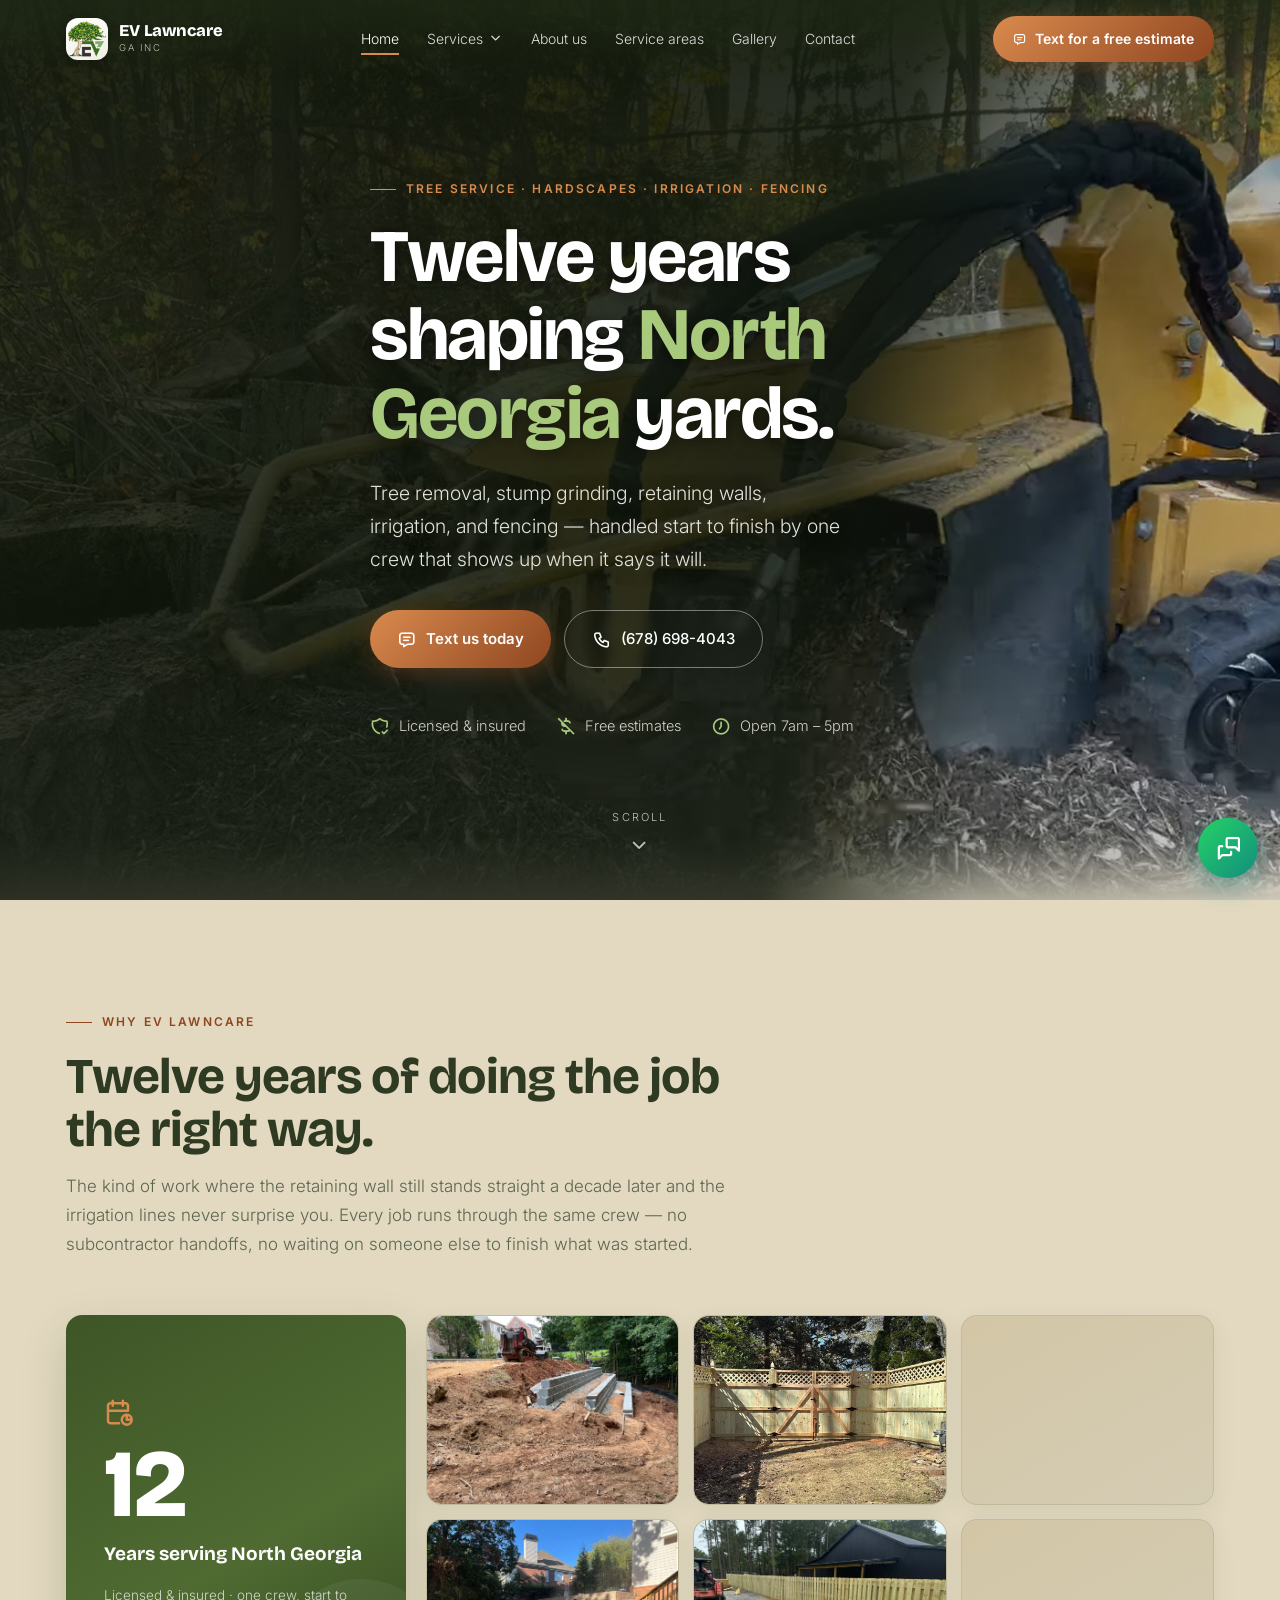
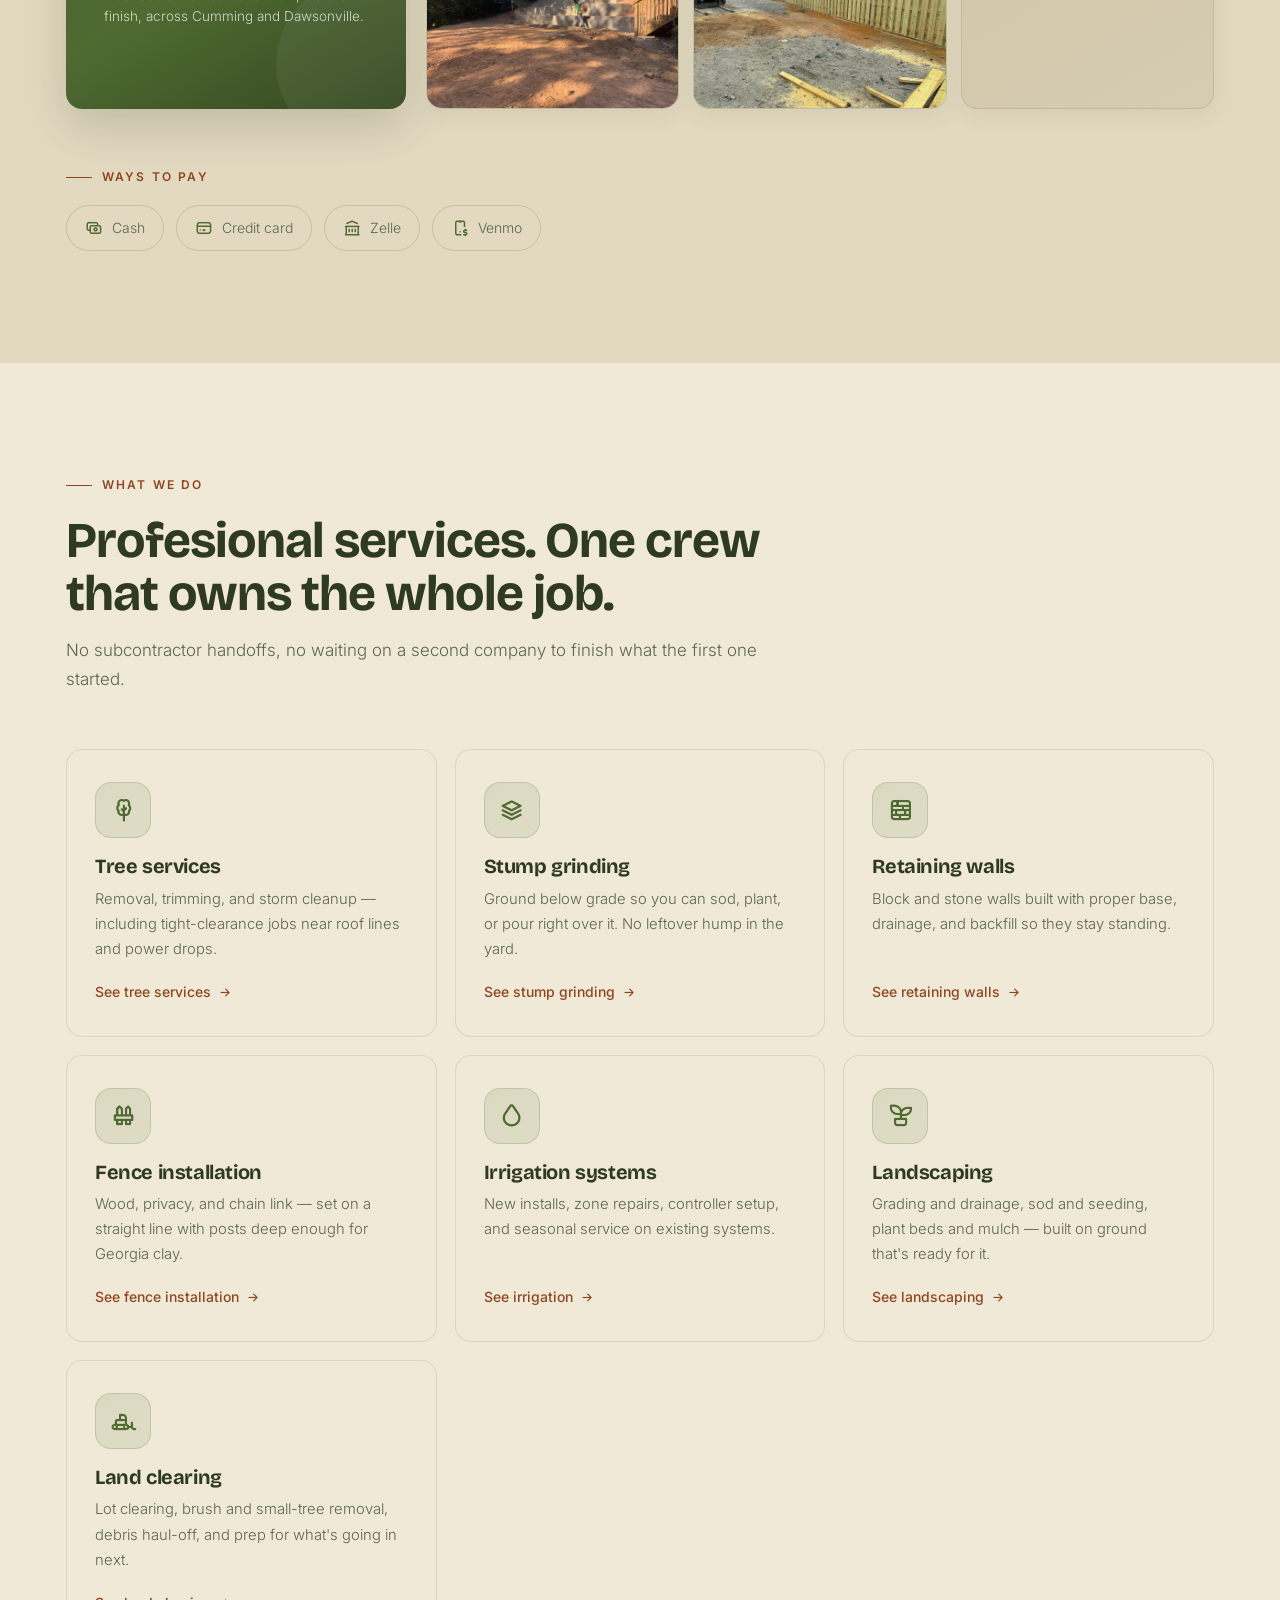
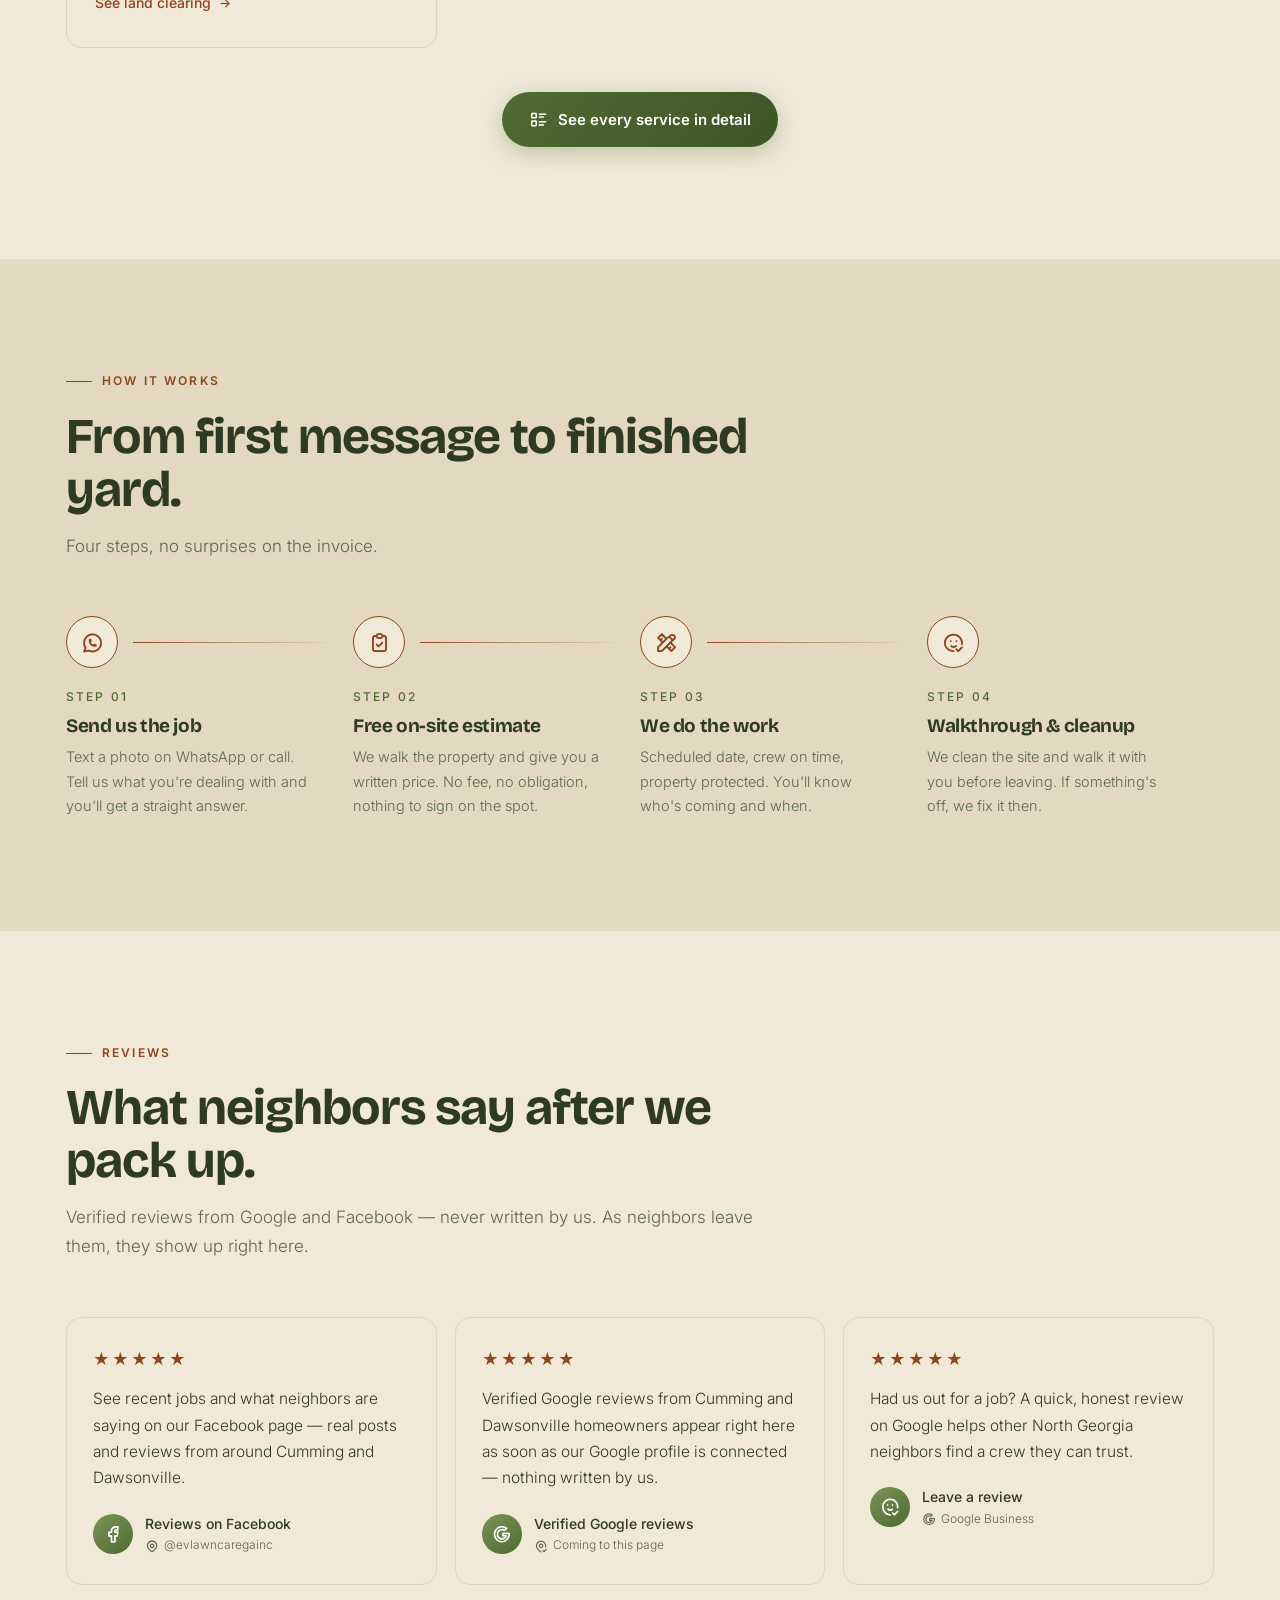
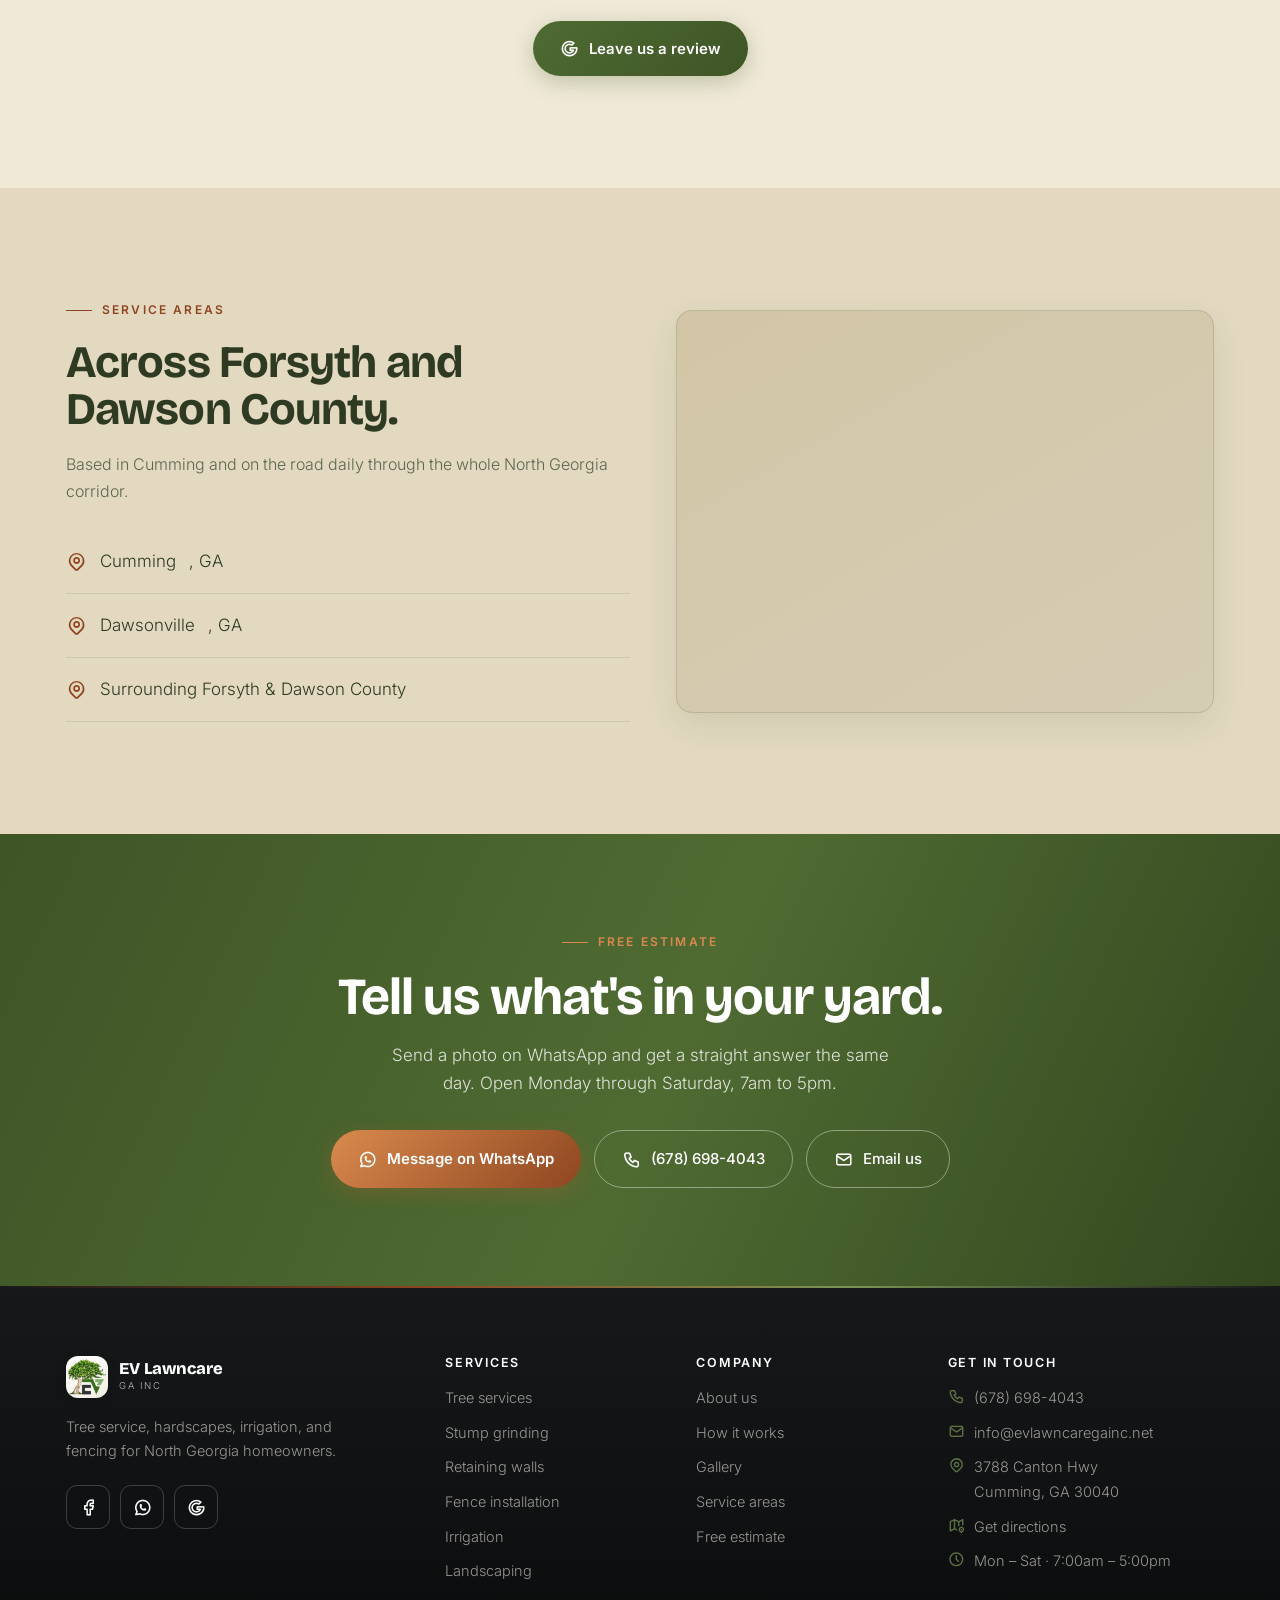
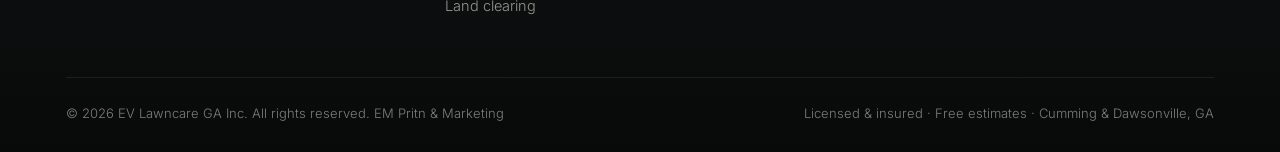
==== index.html @ 7ee9b7be "SEO listo para produccion + dominio en una sola variable - Dominio: saco evlawncaregainc.net del cod" ====
<!DOCTYPE html>
<html lang="en">
<head>
<meta charset="UTF-8">
<meta name="viewport" content="width=device-width, initial-scale=1.0">
<link rel="icon" type="image/png" sizes="32x32" href="assets/img/favicon-32.png">
<link rel="icon" type="image/png" sizes="16x16" href="assets/img/favicon-16.png">
<link rel="apple-touch-icon" href="assets/img/apple-touch-icon.png">
<title>EV Lawncare — Tree Service &amp; Hardscapes in Cumming, GA</title>
<link rel="preconnect" href="https://fonts.googleapis.com">
<link rel="preconnect" href="https://fonts.gstatic.com" crossorigin>
<link href="https://fonts.googleapis.com/css2?family=Bricolage+Grotesque:opsz,wght@12..96,400;12..96,500;12..96,700;12..96,800&family=Inter:wght@300;400;500;600&display=swap" rel="stylesheet">
<link rel="stylesheet" href="assets/styles.css">
<!-- SEO -->
<link rel="canonical" href="https://d-byte-56.github.io/Lawn-Services/">
<meta name="description" content="Tree service, stump grinding, retaining walls, fence installation, and irrigation in Cumming and Dawsonville, GA. One insured crew, start to finish. Free estimates.">
<meta property="og:site_name" content="EV Lawncare GA Inc">
<meta property="og:type" content="website">
<meta property="og:title" content="EV Lawncare GA Inc — Tree Service, Fencing &amp; Hardscapes in Cumming, GA">
<meta property="og:description" content="Tree service, stump grinding, retaining walls, fence installation, and irrigation in Cumming and Dawsonville, GA. One insured crew, start to finish. Free estimates.">
<meta property="og:url" content="https://d-byte-56.github.io/Lawn-Services/">
<meta property="og:image" content="https://d-byte-56.github.io/Lawn-Services/assets/img/og/og-home.jpg">
<meta property="og:image:width" content="1200">
<meta property="og:image:height" content="630">
<meta property="og:locale" content="en_US">
<meta name="twitter:card" content="summary_large_image">
<meta name="twitter:title" content="EV Lawncare GA Inc — Tree Service, Fencing &amp; Hardscapes in Cumming, GA">
<meta name="twitter:description" content="Tree service, stump grinding, retaining walls, fence installation, and irrigation in Cumming and Dawsonville, GA. One insured crew, start to finish. Free estimates.">
<meta name="twitter:image" content="https://d-byte-56.github.io/Lawn-Services/assets/img/og/og-home.jpg">
<script type="application/ld+json">
{
 "@context": "https://schema.org",
 "@graph": [
  {
   "@type": [
    "LocalBusiness",
    "HomeAndConstructionBusiness"
   ],
   "@id": "https://d-byte-56.github.io/Lawn-Services/#business",
   "name": "EV Lawncare GA Inc",
   "url": "https://d-byte-56.github.io/Lawn-Services/",
   "image": "https://d-byte-56.github.io/Lawn-Services/assets/img/og/og-home.jpg",
   "telephone": "+1-678-698-4043",
   "email": "info@evlawncaregainc.net",
   "address": {
    "@type": "PostalAddress",
    "streetAddress": "3788 Canton Hwy",
    "addressLocality": "Cumming",
    "addressRegion": "GA",
    "postalCode": "30040",
    "addressCountry": "US"
   },
   "areaServed": [
    {
     "@type": "City",
     "name": "Cumming, GA"
    },
    {
     "@type": "City",
     "name": "Dawsonville, GA"
    }
   ],
   "openingHoursSpecification": [
    {
     "@type": "OpeningHoursSpecification",
     "dayOfWeek": [
      "Monday",
      "Tuesday",
      "Wednesday",
      "Thursday",
      "Friday",
      "Saturday"
     ],
     "opens": "07:00",
     "closes": "17:00"
    }
   ],
   "sameAs": [
    "https://www.facebook.com/evlawncaregainc"
   ],
   "description": "Insured tree service, stump grinding, retaining walls, fence installation, and irrigation for homeowners in Cumming and Dawsonville, Georgia.",
   "hasOfferCatalog": {
    "@type": "OfferCatalog",
    "name": "Services",
    "itemListElement": [
     {
      "@type": "Offer",
      "itemOffered": {
       "@type": "Service",
       "name": "Tree services"
      }
     },
     {
      "@type": "Offer",
      "itemOffered": {
       "@type": "Service",
       "name": "Stump grinding"
      }
     },
     {
      "@type": "Offer",
      "itemOffered": {
       "@type": "Service",
       "name": "Retaining walls"
      }
     },
     {
      "@type": "Offer",
      "itemOffered": {
       "@type": "Service",
       "name": "Fence installation"
      }
     },
     {
      "@type": "Offer",
      "itemOffered": {
       "@type": "Service",
       "name": "Irrigation systems"
      }
     },
     {
      "@type": "Offer",
      "itemOffered": {
       "@type": "Service",
       "name": "Landscaping"
      }
     },
     {
      "@type": "Offer",
      "itemOffered": {
       "@type": "Service",
       "name": "Land clearing"
      }
     }
    ]
   }
  }
 ]
}
</script>
</head>
<body>

<nav class="nav" id="nav">
  <div class="wrap nav-inner">
    <a href="#top" class="brand">
      <div class="brand-mark"><img src="assets/img/logo-mark.png" alt="" width="128" height="128"></div>
      <div>
        <div class="brand-name notranslate" translate="no">EV Lawncare</div>
        <div class="brand-sub notranslate" translate="no">GA Inc</div>
      </div>
    </a>
    <div class="nav-links">
      <a href="#top" class="on">Home</a>
      <div class="nav-drop" data-drop>
        <a href="services.html" class="nav-drop-toggle" aria-haspopup="true" aria-expanded="false">Services <i class="ti ti-chevron-down"></i></a>
        <div class="nav-drop-menu" role="menu">
          <a role="menuitem" href="services/tree-services.html"><i class="ti ti-tree"></i> Tree services</a>
          <a role="menuitem" href="services/stump-grinding.html"><i class="ti ti-stack-2"></i> Stump grinding</a>
          <a role="menuitem" href="services/retaining-walls.html"><i class="ti ti-wall"></i> Retaining walls</a>
          <a role="menuitem" href="services/fence-installation.html"><i class="ti ti-fence"></i> Fence installation</a>
          <a role="menuitem" href="services/irrigation-systems.html"><i class="ti ti-droplet"></i> Irrigation systems</a>
          <a role="menuitem" href="services/landscaping.html"><i class="ti ti-plant"></i> Landscaping</a>
          <a role="menuitem" href="services/land-clearing.html"><i class="ti ti-bulldozer"></i> Land clearing</a>
          <a href="services.html" class="nav-drop-all">See all services <i class="ti ti-arrow-right"></i></a>
        </div>
      </div>
      <a href="about.html">About us</a>
      <a href="#areas">Service areas</a>
      <a href="gallery.html">Gallery</a>
      <a href="contact.html">Contact</a>
    </div>
    <a href="sms:6786984043" class="nav-cta"><i class="ti ti-message"></i> <span class="cta-lg">Text for a free estimate</span><span class="cta-sm">Free estimate</span></a>
    <button class="nav-toggle" aria-label="Open menu" aria-expanded="false"><i class="ti ti-menu-2"></i></button>
  </div>
</nav>

<header class="intro" id="top">
  <div class="intro-media">
    <video class="intro-video" autoplay muted loop playsinline preload="metadata" poster="assets/img/hero-poster.webp" aria-hidden="true" tabindex="-1"></video>
  </div>
  <div class="intro-vig"></div>
  <div class="wrap intro-inner">
    <div class="eyebrow">Tree service · Hardscapes · Irrigation · Fencing</div>
    <h1>Twelve years shaping <em>North Georgia</em> yards.</h1>
    <p class="intro-lead">Tree removal, stump grinding, retaining walls, irrigation, and fencing — handled start to finish by one crew that shows up when it says it will.</p>
    <div class="hero-actions">
      <a href="sms:6786984043" class="btn btn-clay"><i class="ti ti-message"></i> Text us today</a>
      <a href="tel:6786984043" class="btn btn-outline"><i class="ti ti-phone"></i> (678) 698-4043</a>
    </div>
    <div class="trust-row">
      <div class="trust-item"><i class="ti ti-shield-check"></i> Licensed &amp; insured</div>
      <div class="trust-item"><i class="ti ti-currency-dollar-off"></i> Free estimates</div>
      <div class="trust-item"><i class="ti ti-clock-hour-7"></i> Open 7am – 5pm</div>
    </div>
  </div>
  <div class="scroll-cue">Scroll <i class="ti ti-chevron-down"></i></div>
</header>

<main>
<section class="sec sec-sand" id="about">
  <div class="wrap">
    <div class="sec-head reveal">
      <div class="eyebrow">Why EV Lawncare</div>
      <h2>Twelve years of doing the job the right way.</h2>
      <p>The kind of work where the retaining wall still stands straight a decade later and the irrigation lines never surprise you. Every job runs through the same crew — no subcontractor handoffs, no waiting on someone else to finish what was started.</p>
    </div>
    <div class="stat-showcase reveal">
      <div class="stat-hero">
        <i class="ti ti-calendar-stats"></i>
        <div class="stat-hero-num" data-count="12">0</div>
        <div class="stat-hero-label">Years serving North Georgia</div>
        <div class="stat-hero-sub">Licensed &amp; insured · one crew, start to finish, across <span class="notranslate" translate="no">Cumming</span> and <span class="notranslate" translate="no">Dawsonville</span>.</div>
      </div>
      <div class="stat-photos">
        <a class="gtile lbx" href="assets/img/walls/walls-14.webp" data-caption="Retaining walls · Cumming" aria-label="Retaining wall built in Cumming, GA — open larger">
          <img class="lazyimg" data-sm="assets/img/walls/walls-14-sm.webp" data-md="assets/img/walls/walls-14-md.webp" alt="Retaining wall built in Cumming, GA" decoding="async">
          <span class="gtile-tag">Retaining walls · Cumming</span>
        </a>
        <a class="gtile lbx" href="assets/img/fence/fence-08.webp" data-caption="Fence installation · Dawsonville" aria-label="Fence installation in Dawsonville, GA — open larger">
          <img class="lazyimg" data-sm="assets/img/fence/fence-08-sm.webp" data-md="assets/img/fence/fence-08-md.webp" alt="Fence installation in Dawsonville, GA" decoding="async">
          <span class="gtile-tag">Fence installation · Dawsonville</span>
        </a>
        <a class="gtile lbx" href="assets/img/fence/fence-06.webp" data-caption="Fence installation · Cumming" aria-label="Wood privacy fence in Cumming, GA — open larger">
          <img class="lazyimg" data-sm="assets/img/fence/fence-06-sm.webp" data-md="assets/img/fence/fence-06-md.webp" alt="Wood privacy fence in Cumming, GA" decoding="async">
          <span class="gtile-tag">Fence installation · Cumming</span>
        </a>
        <a class="gtile lbx" href="assets/img/walls/walls-17.webp" data-caption="Retaining walls · Cumming" aria-label="Block retaining wall in Cumming, GA — open larger">
          <img class="lazyimg" data-sm="assets/img/walls/walls-17-sm.webp" data-md="assets/img/walls/walls-17-md.webp" alt="Block retaining wall in Cumming, GA" decoding="async">
          <span class="gtile-tag">Retaining walls · Cumming</span>
        </a>
        <a class="gtile lbx" href="assets/img/fence/fence-14.webp" data-caption="Fence installation · Cumming" aria-label="Fence line set in Cumming, GA — open larger">
          <img class="lazyimg" data-sm="assets/img/fence/fence-14-sm.webp" data-md="assets/img/fence/fence-14-md.webp" alt="Fence line set in Cumming, GA" decoding="async">
          <span class="gtile-tag">Fence installation · Cumming</span>
        </a>
        <a class="gtile lbx" href="assets/img/fence/fence-18.webp" data-caption="Fence installation · Dawsonville" aria-label="Privacy fence in Dawsonville, GA — open larger">
          <img class="lazyimg" data-sm="assets/img/fence/fence-18-sm.webp" data-md="assets/img/fence/fence-18-md.webp" alt="Privacy fence in Dawsonville, GA" decoding="async">
          <span class="gtile-tag">Fence installation · Dawsonville</span>
        </a>
      </div>
    </div>
    <div class="reveal">
      <div class="eyebrow">Ways to pay</div>
      <div class="pay-row">
        <span class="pay-chip"><i class="ti ti-cash"></i> Cash</span>
        <span class="pay-chip"><i class="ti ti-credit-card"></i> Credit card</span>
        <span class="pay-chip"><i class="ti ti-building-bank"></i> Zelle</span>
        <span class="pay-chip"><i class="ti ti-device-mobile-dollar"></i> Venmo</span>
      </div>
    </div>
  </div>
</section>

<section class="sec" id="services">
  <div class="wrap">
    <div class="sec-head reveal">
      <div class="eyebrow">What we do</div>
      <h2>Profesional services. One crew that owns the whole job.</h2>
      <p>No subcontractor handoffs, no waiting on a second company to finish what the first one started.</p>
    </div>
    <div class="svc-cards">
      <a href="services/tree-services.html" class="svc-card reveal">
        <div class="svc-card-icon"><i class="ti ti-tree"></i></div>
        <h3>Tree services</h3>
        <p>Removal, trimming, and storm cleanup — including tight-clearance jobs near roof lines and power drops.</p>
        <span class="svc-card-link">See tree services <i class="ti ti-arrow-right"></i></span>
      </a>
      <a href="services/stump-grinding.html" class="svc-card reveal">
        <div class="svc-card-icon"><i class="ti ti-stack-2"></i></div>
        <h3>Stump grinding</h3>
        <p>Ground below grade so you can sod, plant, or pour right over it. No leftover hump in the yard.</p>
        <span class="svc-card-link">See stump grinding <i class="ti ti-arrow-right"></i></span>
      </a>
      <a href="services/retaining-walls.html" class="svc-card reveal">
        <div class="svc-card-icon"><i class="ti ti-wall"></i></div>
        <h3>Retaining walls</h3>
        <p>Block and stone walls built with proper base, drainage, and backfill so they stay standing.</p>
        <span class="svc-card-link">See retaining walls <i class="ti ti-arrow-right"></i></span>
      </a>
      <a href="services/fence-installation.html" class="svc-card reveal">
        <div class="svc-card-icon"><i class="ti ti-fence"></i></div>
        <h3>Fence installation</h3>
        <p>Wood, privacy, and chain link — set on a straight line with posts deep enough for Georgia clay.</p>
        <span class="svc-card-link">See fence installation <i class="ti ti-arrow-right"></i></span>
      </a>
      <a href="services/irrigation-systems.html" class="svc-card reveal">
        <div class="svc-card-icon"><i class="ti ti-droplet"></i></div>
        <h3>Irrigation systems</h3>
        <p>New installs, zone repairs, controller setup, and seasonal service on existing systems.</p>
        <span class="svc-card-link">See irrigation <i class="ti ti-arrow-right"></i></span>
      </a>
      <a href="services/landscaping.html" class="svc-card reveal">
        <div class="svc-card-icon"><i class="ti ti-plant"></i></div>
        <h3>Landscaping</h3>
        <p>Grading and drainage, sod and seeding, plant beds and mulch — built on ground that's ready for it.</p>
        <span class="svc-card-link">See landscaping <i class="ti ti-arrow-right"></i></span>
      </a>
      <a href="services/land-clearing.html" class="svc-card reveal">
        <div class="svc-card-icon"><i class="ti ti-bulldozer"></i></div>
        <h3>Land clearing</h3>
        <p>Lot clearing, brush and small-tree removal, debris haul-off, and prep for what's going in next.</p>
        <span class="svc-card-link">See land clearing <i class="ti ti-arrow-right"></i></span>
      </a>
    </div>
    <div class="reveal" style="margin-top:44px;text-align:center">
      <a href="services.html" class="btn btn-primary"><i class="ti ti-list-details"></i> See every service in detail</a>
    </div>
  </div>
</section>

<section class="sec sec-sand" id="process">
  <div class="wrap">
    <div class="sec-head reveal">
      <div class="eyebrow">How it works</div>
      <h2>From first message to finished yard.</h2>
      <p>Four steps, no surprises on the invoice.</p>
    </div>
    <div class="proc">
      <div class="step reveal">
        <div class="step-top"><div class="step-dot"><i class="ti ti-brand-whatsapp"></i></div><div class="step-line"></div></div>
        <div class="step-n">STEP 01</div><h3>Send us the job</h3>
        <p>Text a photo on WhatsApp or call. Tell us what you're dealing with and you'll get a straight answer.</p>
      </div>
      <div class="step reveal">
        <div class="step-top"><div class="step-dot"><i class="ti ti-clipboard-check"></i></div><div class="step-line"></div></div>
        <div class="step-n">STEP 02</div><h3>Free on-site estimate</h3>
        <p>We walk the property and give you a written price. No fee, no obligation, nothing to sign on the spot.</p>
      </div>
      <div class="step reveal">
        <div class="step-top"><div class="step-dot"><i class="ti ti-tools"></i></div><div class="step-line"></div></div>
        <div class="step-n">STEP 03</div><h3>We do the work</h3>
        <p>Scheduled date, crew on time, property protected. You'll know who's coming and when.</p>
      </div>
      <div class="step reveal">
        <div class="step-top"><div class="step-dot"><i class="ti ti-mood-check"></i></div></div>
        <div class="step-n">STEP 04</div><h3>Walkthrough &amp; cleanup</h3>
        <p>We clean the site and walk it with you before leaving. If something's off, we fix it then.</p>
      </div>
    </div>
  </div>
</section>

<section class="sec" id="reviews">
  <div class="wrap">
    <div class="sec-head reveal">
      <div class="eyebrow">Reviews</div>
      <h2>What neighbors say after we pack up.</h2>
      <p>Verified reviews from Google and Facebook — never written by us. As neighbors leave them, they show up right here.</p>
    </div>

    <!-- ===== WIDGET DE RESEÑAS DE GOOGLE ====================================
         Para conectar las reseñas reales (servicio recomendado: Featurable),
         PEGA el código completo del widget (su <div> y su <script>) DENTRO del
         <template id="reviews-embed"> de abajo. Nada más.
         El sitio lo carga solo cuando esta sección se acerca a la pantalla
         (carga diferida, no en la carga inicial) y, cuando el widget muestra
         las reseñas, oculta solo las tarjetas de respaldo.
         Guía paso a paso en español: COMO-CONECTAR-RESENAS.md
         ===================================================================== -->
    <template id="reviews-embed">
      <!-- ↓↓↓ PEGA AQUÍ EL CÓDIGO DEL WIDGET ↓↓↓ -->

      <!-- ↑↑↑ PEGA AQUÍ EL CÓDIGO DEL WIDGET ↑↑↑ -->
    </template>
    <div id="reviews-widget" class="reviews-widget" aria-live="polite"></div>

    <!-- ============================================================================
         ⚠️  TESTIMONIOS REALES VAN AQUÍ  ⚠️
         Estas TRES tarjetas son de RESPALDO. NO contienen testimonios de clientes:
         solo invitan a ver/dejar reseñas verificadas en Facebook y Google.
         La FTC (EE. UU.) prohíbe publicar reseñas falsas o inventadas, y la multa
         recaería sobre el negocio — por eso aquí NO hay frases simulando clientes.

         CUANDO el dueño consiga clientes que AUTORICEN usar su nombre y ciudad:
           · Lo recomendable es conectar el widget de Featurable (arriba, en
             <template id="reviews-embed">). Al mostrar reseñas reales de Google,
             estas tarjetas de respaldo se ocultan solas.
           · Si se quieren pegar testimonios a mano, reemplaza el texto de cada
             tarjeta .rev por la reseña real + nombre + ciudad (con permiso),
             copiando el formato de estrellas/espaciado de abajo.
         ============================================================================ -->
    <!-- Respaldo: se ve si el widget aún no está conectado, falla o tarda en cargar. -->
    <div class="rev-grid" id="reviews-fallback">
      <a class="rev reveal" href="https://www.facebook.com/evlawncaregainc" target="_blank" rel="noopener noreferrer">
        <div class="rev-stars">★★★★★</div>
        <p>See recent jobs and what neighbors are saying on our Facebook page — real posts and reviews from around Cumming and Dawsonville.</p>
        <div class="rev-who"><div class="rev-av"><i class="ti ti-brand-facebook"></i></div><div><div class="rev-name">Reviews on Facebook</div><div class="rev-src"><i class="ti ti-map-pin"></i> @evlawncaregainc</div></div></div>
      </a>
      <div class="rev reveal">
        <div class="rev-stars">★★★★★</div>
        <p>Verified Google reviews from Cumming and Dawsonville homeowners appear right here as soon as our Google profile is connected — nothing written by us.</p>
        <div class="rev-who"><div class="rev-av"><i class="ti ti-brand-google"></i></div><div><div class="rev-name">Verified Google reviews</div><div class="rev-src"><i class="ti ti-map-pin-check"></i> Coming to this page</div></div></div>
      </div>
      <div class="rev reveal">
        <div class="rev-stars">★★★★★</div>
        <p>Had us out for a job? A quick, honest review on Google helps other North Georgia neighbors find a crew they can trust.</p>
        <div class="rev-who"><div class="rev-av"><i class="ti ti-mood-check"></i></div><div><div class="rev-name">Leave a review</div><div class="rev-src"><i class="ti ti-brand-google"></i> Google Business</div></div></div>
      </div>
    </div>

    <div class="reveal" style="text-align:center;margin-top:36px">
      <!-- Enlace provisional: búsqueda del negocio en Google Maps. Cuando exista el
           perfil de Google Business, reemplázalo por el enlace directo para dejar
           reseña (search.google.com/local/writereview?placeid=...). Ver la guía. -->
      <a href="https://www.google.com/maps/search/?api=1&amp;query=EV%20Lawncare%20GA%20Inc%20Cumming%20GA" target="_blank" rel="noopener" class="btn btn-primary" id="leave-review"><i class="ti ti-brand-google"></i> Leave us a review</a>
    </div>
  </div>
</section>

<section class="sec sec-sand" id="areas">
  <div class="wrap">
    <div class="area-grid">
      <div class="reveal">
        <div class="eyebrow">Service areas</div>
        <h2 style="font-size:clamp(29px,3.9vw,45px);margin-bottom:17px">Across Forsyth and Dawson County.</h2>
        <p style="color:var(--ink-soft);margin-bottom:25px">Based in Cumming and on the road daily through the whole North Georgia corridor.</p>
        <ul class="area-list">
          <li><i class="ti ti-map-pin"></i> <span class="notranslate" translate="no">Cumming</span>, GA</li>
          <li><i class="ti ti-map-pin"></i> <span class="notranslate" translate="no">Dawsonville</span>, GA</li>
          <li><i class="ti ti-map-pin"></i> Surrounding Forsyth &amp; Dawson County</li>
        </ul>
      </div>
      <div class="area-map reveal">
        <iframe
          title="Map showing EV Lawncare GA at 3788 Canton Hwy, Cumming, GA 30040"
          src="https://maps.google.com/maps?q=3788%20Canton%20Hwy%2C%20Cumming%2C%20GA%2030040&amp;z=15&amp;output=embed"
          loading="lazy" referrerpolicy="no-referrer-when-downgrade" allowfullscreen></iframe>
      </div>
    </div>
  </div>
</section>

<section class="cta-band" id="contact">
  <div class="wrap reveal">
    <div class="eyebrow">Free estimate</div>
    <h2>Tell us what's in your yard.</h2>
    <p>Send a photo on WhatsApp and get a straight answer the same day. Open Monday through Saturday, 7am to 5pm.</p>
    <div class="cta-actions">
      <a href="https://wa.me/16786984043" class="btn btn-clay"><i class="ti ti-brand-whatsapp"></i> Message on WhatsApp</a>
      <a href="tel:6786984043" class="btn btn-outline"><i class="ti ti-phone"></i> (678) 698-4043</a>
      <a href="mailto:info@evlawncaregainc.net" class="btn btn-outline"><i class="ti ti-mail"></i> Email us</a>
    </div>
  </div>
</section>

<!-- Botonera flotante de contacto (desplegable) -->
<div class="cdock" id="cdock">
  <div class="cdock-items">
    <a class="cdock-btn cd-wa" href="https://wa.me/16786984043" data-label="WhatsApp" aria-label="Message us on WhatsApp"><i class="ti ti-brand-whatsapp" aria-hidden="true"></i></a>
    <a class="cdock-btn cd-call" href="tel:6786984043" data-label="Call" aria-label="Call (678) 698-4043"><i class="ti ti-phone" aria-hidden="true"></i></a>
    <a class="cdock-btn cd-mail" href="mailto:info@evlawncaregainc.net" data-label="Email" aria-label="Email us"><i class="ti ti-mail" aria-hidden="true"></i></a>
    <a class="cdock-btn cd-fb" href="https://www.facebook.com/evlawncaregainc" target="_blank" rel="noopener noreferrer" data-label="Facebook" aria-label="Visit our Facebook page"><i class="ti ti-brand-facebook" aria-hidden="true"></i></a>
    <a class="cdock-btn cd-gg" href="https://www.google.com/maps/search/?api=1&amp;query=EV%20Lawncare%20GA%20Inc%20Cumming%20GA" target="_blank" rel="noopener noreferrer" data-label="Reviews" aria-label="EV Lawncare on Google"><i class="ti ti-brand-google" aria-hidden="true"></i></a>
    <a class="cdock-btn cd-dir" href="https://www.google.com/maps/dir/?api=1&amp;destination=3788+Canton+Hwy%2C+Cumming%2C+GA+30040" target="_blank" rel="noopener noreferrer" data-label="Directions" aria-label="Get directions"><i class="ti ti-map-2" aria-hidden="true"></i></a>
  </div>
  <button class="cdock-toggle" type="button" aria-expanded="false" aria-controls="cdock" aria-label="Open contact options"><i class="ti ti-messages cdock-i-open" aria-hidden="true"></i><i class="ti ti-x cdock-i-close" aria-hidden="true"></i></button>
</div>
</main>
<footer class="footer">
  <div class="wrap">
    <div class="foot-grid">
      <div class="foot-brand">
        <a href="#top" class="brand">
          <div class="brand-mark"><img src="assets/img/logo-mark.png" alt="" width="128" height="128"></div>
          <div><div class="brand-name notranslate" translate="no">EV Lawncare</div><div class="brand-sub notranslate" translate="no">GA Inc</div></div>
        </a>
        <p>Tree service, hardscapes, irrigation, and fencing for North Georgia homeowners.</p>
        <div class="foot-social">
          <a href="https://www.facebook.com/evlawncaregainc" target="_blank" rel="noopener noreferrer" aria-label="Facebook"><i class="ti ti-brand-facebook"></i></a>
          <a href="https://wa.me/16786984043" aria-label="WhatsApp"><i class="ti ti-brand-whatsapp"></i></a>
          <a href="https://www.google.com/maps/search/?api=1&amp;query=EV%20Lawncare%20GA%20Inc%20Cumming%20GA" target="_blank" rel="noopener noreferrer" aria-label="EV Lawncare on Google"><i class="ti ti-brand-google"></i></a>
        </div>
      </div>
      <div class="foot-col">
        <h2>Services</h2>
        <ul>
          <li><a href="services/tree-services.html">Tree services</a></li>
          <li><a href="services/stump-grinding.html">Stump grinding</a></li>
          <li><a href="services/retaining-walls.html">Retaining walls</a></li>
          <li><a href="services/fence-installation.html">Fence installation</a></li>
          <li><a href="services/irrigation-systems.html">Irrigation</a></li>
          <li><a href="services/landscaping.html">Landscaping</a></li>
          <li><a href="services/land-clearing.html">Land clearing</a></li>
        </ul>
      </div>
      <div class="foot-col">
        <h2>Company</h2>
        <ul>
          <li><a href="about.html">About us</a></li>
          <li><a href="#process">How it works</a></li>
          <li><a href="gallery.html">Gallery</a></li>
          <li><a href="#areas">Service areas</a></li>
          <li><a href="#contact">Free estimate</a></li>
        </ul>
      </div>
      <div class="foot-col">
        <h2>Get in touch</h2>
        <ul>
          <li><a href="tel:6786984043"><i class="ti ti-phone"></i> (678) 698-4043</a></li>
          <li><a href="mailto:info@evlawncaregainc.net"><i class="ti ti-mail"></i> info@evlawncaregainc.net</a></li>
          <li><span><i class="ti ti-map-pin"></i> 3788 Canton Hwy<br>Cumming, GA 30040</span></li>
          <li><a href="https://www.google.com/maps/dir/?api=1&amp;destination=3788+Canton+Hwy%2C+Cumming%2C+GA+30040" target="_blank" rel="noopener noreferrer"><i class="ti ti-map-2"></i> Get directions</a></li>
          <li><span><i class="ti ti-clock"></i> Mon – Sat · 7:00am – 5:00pm</span></li>
        </ul>
      </div>
    </div>
    <div class="foot-bottom">
      <span>© 2026 <span class="notranslate" translate="no">EV Lawncare GA Inc</span>. All rights reserved. EM Pritn & Marketing</span>
      <span>Licensed &amp; insured · Free estimates · <span class="notranslate" translate="no">Cumming</span> &amp; <span class="notranslate" translate="no">Dawsonville</span>, GA</span>
    </div>
  </div>
</footer>


<script>
const nav=document.getElementById('nav');
addEventListener('scroll',()=>{nav.classList.toggle('solid',scrollY>60)});

// Hero video: solo en pantallas >=768px y sin prefers-reduced-motion.
// En celular / reduced-motion se elimina y queda el poster como fondo (.intro-media).
// La descarga se difiere hasta el evento load para no competir con el resto de la página:
// el poster se ve primero y el video entra cuando ya cargó todo lo demás.
const heroVid=document.querySelector('.intro-video');
if(heroVid){
  if(!matchMedia('(prefers-reduced-motion: reduce)').matches){
    // Móvil (<768px): video vertical 9:16 liviano. Escritorio: video horizontal.
    var mobileHero=matchMedia('(max-width: 767px)').matches;
    var heroSrcs=mobileHero
      ? [['assets/video/hero-v.webm','video/webm'],['assets/video/hero-v.mp4','video/mp4']]
      : [['assets/video/hero.webm','video/webm'],['assets/video/hero.mp4','video/mp4']];
    const loadHeroVideo=()=>{
      heroSrcs.forEach(([src,type])=>{
        const s=document.createElement('source');s.src=src;s.type=type;heroVid.appendChild(s);
      });
      heroVid.load();
      // El atributo `autoplay muted playsinline` reproduce solo; si el navegador
      // lo bloquea, el <video> muestra su `poster` (no hace falta quitarlo).
    };
    if(document.readyState==='complete')loadHeroVideo();
    else addEventListener('load',loadHeroVideo,{once:true});
  }else{
    heroVid.remove();
  }
}

const io=new IntersectionObserver(es=>{
  es.forEach(e=>{if(e.isIntersecting){e.target.classList.add('in');io.unobserve(e.target)}})
},{threshold:.12});
document.querySelectorAll('.reveal').forEach(el=>io.observe(el));

const RMi=matchMedia('(prefers-reduced-motion: reduce)').matches;
const co=new IntersectionObserver(es=>{
  es.forEach(e=>{
    if(!e.isIntersecting)return;
    const el=e.target,target=parseInt(el.dataset.count,10),dur=1100,t0=performance.now();
    if(RMi){el.textContent=target;co.unobserve(el);return;}
    const tick=t=>{const p=Math.min((t-t0)/dur,1);el.textContent=Math.round(target*(1-Math.pow(1-p,3)));if(p<1)requestAnimationFrame(tick)};
    requestAnimationFrame(tick);co.unobserve(el);
  })
},{threshold:.5});
document.querySelectorAll('[data-count]').forEach(el=>co.observe(el));

document.querySelectorAll('[data-slider]').forEach((sl,idx)=>{
  const slides=[...sl.querySelectorAll('.slide')];
  const dotsBox=sl.querySelector('.slider-dots');
  slides.forEach((_,i)=>{
    const d=document.createElement('div');
    d.className='dot'+(i===0?' on':'');
    dotsBox.appendChild(d);
  });
  const dots=[...dotsBox.children];
  let cur=0;
  setInterval(()=>{
    slides[cur].classList.remove('on');dots[cur].classList.remove('on');
    cur=(cur+1)%slides.length;
    slides[cur].classList.add('on');dots[cur].classList.add('on');
  },3600+idx*220);
});
</script>
<script>
/* Reseñas de Google: carga diferida del widget + respaldo.
   El dueño pega el código del widget dentro de <template id="reviews-embed">.
   Cuando la sección #reviews se acerca al viewport, inyectamos ese código
   (recreando los <script> para que sí se ejecuten) y, si el widget muestra algo,
   ocultamos las tarjetas de respaldo. Si no hay código pegado, o el widget falla,
   el respaldo se queda visible. Nada de esto corre en la carga inicial. */
(function(){
  var sec=document.getElementById('reviews');
  var tpl=document.getElementById('reviews-embed');
  var mount=document.getElementById('reviews-widget');
  var fb=document.getElementById('reviews-fallback');
  if(!sec||!tpl||!mount)return;
  function hasEmbed(){return tpl.content&&tpl.content.querySelector('*');}
  var done=false;
  function inject(){
    if(done)return;done=true;
    if(!hasEmbed())return; // aún no pegan el widget → queda el respaldo
    var frag=tpl.content.cloneNode(true);
    // los <script> clonados no se ejecutan solos; hay que recrearlos
    frag.querySelectorAll('script').forEach(function(old){
      var s=document.createElement('script');
      for(var i=0;i<old.attributes.length;i++)s.setAttribute(old.attributes[i].name,old.attributes[i].value);
      s.text=old.textContent;
      old.parentNode.replaceChild(s,old);
    });
    mount.appendChild(frag);mount.classList.add('on');
    function reveal(){
      if(mount.querySelector('iframe')||mount.scrollHeight>120){if(fb)fb.style.display='none';return true;}
      return false;
    }
    if(!reveal()){
      var mo=new MutationObserver(function(){if(reveal())mo.disconnect();});
      mo.observe(mount,{childList:true,subtree:true,attributes:true});
      setTimeout(reveal,6000);
    }
  }
  new IntersectionObserver(function(es){es.forEach(function(e){if(e.isIntersecting)inject();});},{rootMargin:'500px 0px'}).observe(sec);
})();
</script>
<script>
/* Menú móvil: abre/cierra el desplegable al tocar la hamburguesa (.nav-toggle) */
(function(){
  var nav=document.getElementById('nav');
  var t=nav&&nav.querySelector('.nav-toggle');
  if(!t)return;
  t.addEventListener('click',function(){
    var open=nav.classList.toggle('open');
    t.setAttribute('aria-expanded',open?'true':'false');
  });
  var mq=matchMedia('(max-width:900px)');
  nav.querySelectorAll('[data-drop]').forEach(function(drop){
    var dt=drop.querySelector('.nav-drop-toggle');
    if(dt)dt.addEventListener('click',function(e){
      if(mq.matches){e.preventDefault();var o=drop.classList.toggle('open');dt.setAttribute('aria-expanded',o?'true':'false');}
    });
  });
  nav.querySelectorAll('.nav-links a').forEach(function(a){
    a.addEventListener('click',function(){
      if(a.classList.contains('nav-drop-toggle')&&mq.matches)return;
      nav.classList.remove('open');
    });
  });
  document.addEventListener('click',function(e){
    nav.querySelectorAll('[data-drop].open').forEach(function(drop){
      if(!drop.contains(e.target))drop.classList.remove('open');
    });
  });
})();

/* Botonera flotante de contacto: abrir/cerrar (accesible) */
(function(){
  var dock=document.getElementById('cdock');
  if(!dock)return;
  var toggle=dock.querySelector('.cdock-toggle');
  function setOpen(open){
    dock.classList.toggle('open',open);
    toggle.setAttribute('aria-expanded',open?'true':'false');
    toggle.setAttribute('aria-label',open?'Close contact options':'Open contact options');
  }
  toggle.addEventListener('click',function(e){e.stopPropagation();setOpen(!dock.classList.contains('open'));});
  document.addEventListener('click',function(e){if(!dock.contains(e.target))setOpen(false);});
  document.addEventListener('keydown',function(e){if(e.key==='Escape'&&dock.classList.contains('open')){setOpen(false);toggle.focus();}});
  dock.querySelectorAll('.cdock-btn').forEach(function(a){a.addEventListener('click',function(){setOpen(false);});});
})();
</script>
<script src="assets/lightbox.js" defer></script>
</body>
</html>
---- assets/styles.css ----
:root{
  --cream:#F0E9D8;
  --sand:#E2D9C0;
  --sand-deep:#D2C6A6;
  --ink:#2E3A22;
  --ink-soft:#5C6650;      /* oscurecido para contraste AA (>=4.5:1) sobre cream/sand */
  --olive-700:#3E5526;
  --olive-600:#4F6B32;
  --olive-400:#7A9455;
  --clay:#8F4620;          /* oscurecido para contraste AA en texto pequeño (era #B5602F) */
  --clay-light:#D98A4E;
  --radius:16px;
  --maxw:1200px;
}
*{margin:0;padding:0;box-sizing:border-box}
html{scroll-behavior:smooth}
body{
  background:var(--cream);color:var(--ink);
  font-family:'Inter',system-ui,sans-serif;font-weight:300;line-height:1.7;
  -webkit-font-smoothing:antialiased;overflow-x:hidden;
}
h1,h2,h3{font-family:'Bricolage Grotesque',system-ui,sans-serif;font-weight:700;line-height:1.06;letter-spacing:-0.02em;color:var(--ink)}
a{color:inherit;text-decoration:none}
.wrap{max-width:var(--maxw);margin:0 auto;padding:0 26px}
.eyebrow{
  font-family:'Inter',system-ui,sans-serif;
  font-size:12px;letter-spacing:0.18em;text-transform:uppercase;
  color:var(--clay);font-weight:600;display:flex;align-items:center;gap:10px;margin-bottom:18px;
}
h2.eyebrow{line-height:1.4}
.eyebrow::before{content:"";width:26px;height:1px;background:var(--clay)}

/* NAV */
.nav{
  position:fixed;top:0;left:0;right:0;z-index:100;padding:16px 0;
  background:linear-gradient(180deg, rgba(30,40,20,0.78) 0%, rgba(30,40,20,0.28) 70%, rgba(30,40,20,0) 100%);
  transition:background .4s ease,padding .4s ease,box-shadow .4s ease;
}
.nav.solid{
  background:linear-gradient(100deg, var(--olive-700) 0%, var(--olive-600) 45%, #33471F 100%);
  padding:10px 0;box-shadow:0 4px 24px rgba(46,58,34,0.16);
}
.nav-inner{display:flex;align-items:center;justify-content:space-between;gap:22px}
.brand{display:flex;align-items:center;gap:11px}
.brand-mark{
  width:42px;height:42px;border-radius:12px;flex-shrink:0;
  background:linear-gradient(145deg,#FFFFFF,#F0EDE2);
  display:flex;align-items:center;justify-content:center;
  box-shadow:0 2px 10px rgba(0,0,0,.18);
}
.brand-mark i{font-size:23px;color:var(--olive-600)}
.brand-mark img{width:100%;height:100%;object-fit:contain;padding:2px;display:block}
.brand-name{font-family:'Bricolage Grotesque',sans-serif;font-weight:800;font-size:16.5px;color:#fff;line-height:1.1}
.brand-sub{font-size:9.5px;letter-spacing:0.18em;text-transform:uppercase;color:rgba(255,255,255,.7)}
.nav-links{display:flex;gap:28px}
.nav-links a{font-size:14px;color:rgba(255,255,255,.85);position:relative;padding:4px 0;transition:color .25s}
.nav-links a::after{content:"";position:absolute;left:0;bottom:0;height:1.5px;width:0;background:var(--clay-light);transition:width .3s}
.nav-links a:hover{color:#fff}
.nav-links a:hover::after{width:100%}
.nav-cta{
  display:inline-flex;align-items:center;gap:8px;font-size:14px;font-weight:600;color:#fff;
  white-space:nowrap;
  background:linear-gradient(135deg,var(--clay-light),var(--clay));
  padding:11px 20px;border-radius:100px;transition:transform .25s,box-shadow .25s;
  box-shadow:0 4px 18px rgba(181,96,47,.34);
}
.nav-cta:hover{transform:translateY(-2px);box-shadow:0 8px 26px rgba(181,96,47,.5)}
/* Etiqueta corta del CTA en teléfono (el texto largo se infla en pantallas chicas) */
.nav-cta .cta-sm{display:none}
@media(max-width:600px){
  .nav-cta{font-size:13px;padding:9px 15px;gap:6px}
  .nav-cta .cta-lg{display:none}
  .nav-cta .cta-sm{display:inline}
}
.nav-toggle{display:none;width:44px;height:44px;background:none;border:none;color:#fff;font-size:26px;cursor:pointer;margin-right:-8px;align-items:center;justify-content:center}

/* VIDEO HERO */
.intro{position:relative;min-height:100vh;display:flex;align-items:center;overflow:hidden;background:#1E2A14}
.intro-media{
  position:absolute;inset:0;
  background:url('img/hero-poster.webp') center/cover no-repeat, linear-gradient(160deg,#2C3D1B 0%,#141C0C 100%);
}
.intro-media video{position:absolute;inset:0;width:100%;height:100%;object-fit:cover}
@media(max-width:767px){
  /* En celular: poster vertical + video vertical 9:16 (se carga por JS). El recorte
     tiene la máquina abajo: capa fuerte arriba (texto) y despejada abajo (se ve la máquina). */
  .intro-media{background-image:url('img/hero-poster-sm.webp')}
  .intro-inner{padding:104px 0 118px}
  .intro-vig{background:
    linear-gradient(180deg, rgba(16,22,10,.85) 0%, rgba(16,22,10,.84) 52%, rgba(16,22,10,.5) 66%, rgba(16,22,10,.3) 82%, rgba(16,22,10,.52) 100%),
    linear-gradient(90deg, rgba(16,22,10,.1) 0%, transparent 100%);
  }
}
@media(prefers-reduced-motion:reduce){.intro-media video{display:none}}
.intro-vig{
  position:absolute;inset:0;
  /* Capa reducida para el video de la máquina (bosque, más oscuro que el cielo).
     El texto blanco se lee sobre el tercio izquierdo (>=4.5:1) sin apagar el video. */
  background:
    linear-gradient(100deg, rgba(16,22,10,.88) 0%, rgba(16,22,10,.85) 64%, rgba(16,22,10,.34) 78%, rgba(16,22,10,.15) 100%),
    linear-gradient(180deg, rgba(16,22,10,.5) 0%, transparent 30%, transparent 74%, rgba(240,233,216,.2) 93%, var(--cream) 100%);
}
/* Sombra de texto como refuerzo de legibilidad sobre el video (cualquier frame) */
.intro-inner h1,.intro-lead{text-shadow:0 2px 18px rgba(0,0,0,.55)}
.intro-inner{position:relative;z-index:3;padding:150px 0 132px}
.intro-inner .eyebrow{color:var(--clay-light)}
.intro-inner .eyebrow::before{background:var(--clay-light)}
.intro-inner h1{font-size:clamp(40px,6vw,74px);color:#fff;max-width:12ch;margin-bottom:24px}
.intro-inner h1 em{font-style:normal;color:#A9C97C}
.intro-lead{font-size:clamp(16px,1.9vw,19.5px);color:rgba(250,247,240,.9);max-width:470px;margin-bottom:34px}
.intro-inner .trust-item{color:rgba(250,247,240,.82)}
.intro-inner .trust-item i{color:#A9C97C}
.intro-inner .btn-outline{border-color:rgba(255,255,255,.42);color:#fff;backdrop-filter:blur(6px)}
.intro-inner .btn-outline:hover{background:rgba(255,255,255,.13)}
.scroll-cue{
  position:absolute;bottom:44px;left:50%;transform:translateX(-50%);z-index:3;
  display:flex;flex-direction:column;align-items:center;gap:7px;
  font-size:11px;letter-spacing:.2em;text-transform:uppercase;color:rgba(255,255,255,.72);
}
.scroll-cue i{font-size:22px;animation:bob 2s ease-in-out infinite}
@keyframes bob{0%,100%{transform:translateY(0);opacity:.5}50%{transform:translateY(7px);opacity:1}}

/* BANDA DE VIDEO (services.html) — arborista sobre cielo claro, capa fuerte */
.vband{position:relative;min-height:60vh;display:flex;align-items:center;overflow:hidden;background:#1E2A14}
.vband-media{position:absolute;inset:0;background:url('img/services-poster.webp') center/cover no-repeat}
.vband-media video{position:absolute;inset:0;width:100%;height:100%;object-fit:cover}
.vband-vig{position:absolute;inset:0;background:
  linear-gradient(90deg, rgba(16,22,10,.88) 0%, rgba(16,22,10,.82) 62%, rgba(16,22,10,.5) 100%),
  linear-gradient(180deg, rgba(16,22,10,.34), rgba(16,22,10,.14))}
.vband-inner{position:relative;z-index:3;max-width:560px;color:#fff;padding:64px 0}
.vband-inner h2,.vband-inner p{text-shadow:0 2px 14px rgba(0,0,0,.5)}
.vband-inner .eyebrow{color:var(--clay-light)}
.vband-inner .eyebrow::before{background:var(--clay-light)}
.vband-inner h2{color:#fff;font-size:clamp(28px,4vw,46px);margin-bottom:14px}
.vband-inner p{color:rgba(250,247,240,.92);font-size:17px;max-width:520px}
@media(max-width:767px){.vband-media{background-image:url('img/services-poster-sm.webp')}.vband-media video{display:none}}
@media(prefers-reduced-motion:reduce){.vband-media video{display:none}}

/* SECTIONS */
.sec{padding:112px 0}
.sec-sand{background:var(--sand)}
.sec-head{max-width:720px;margin-bottom:56px}
.sec-head h2{font-size:clamp(31px,4.3vw,50px);margin-bottom:16px}
.sec-head p{color:var(--ink-soft);font-size:17px}

/* SHARED HERO BITS */
.hero-actions{display:flex;gap:13px;flex-wrap:wrap;margin-bottom:46px}
.btn{display:inline-flex;align-items:center;gap:10px;padding:15px 27px;border-radius:100px;font-size:15px;font-weight:500;transition:transform .25s,box-shadow .25s,background .25s}
.btn i{font-size:19px}
.btn-primary{background:linear-gradient(135deg,var(--olive-600),var(--olive-700));color:#fff;font-weight:600;box-shadow:0 6px 22px rgba(79,107,50,.3)}
.btn-primary:hover{transform:translateY(-3px);box-shadow:0 12px 32px rgba(79,107,50,.44)}
.btn-clay{background:linear-gradient(135deg,var(--clay-light),var(--clay));color:#fff;font-weight:600;box-shadow:0 6px 22px rgba(181,96,47,.3)}
.btn-clay:hover{transform:translateY(-3px);box-shadow:0 12px 32px rgba(181,96,47,.46)}
.btn-outline{border:1.5px solid rgba(46,58,34,.24);color:var(--ink)}
.btn-outline:hover{background:rgba(46,58,34,.06);transform:translateY(-3px)}
.trust-row{display:flex;gap:30px;flex-wrap:wrap}
.trust-item{display:flex;align-items:center;gap:9px;font-size:14.5px;color:var(--ink-soft)}
.trust-item i{font-size:20px;color:var(--olive-600)}

/* STATS */
.stats{display:grid;grid-template-columns:repeat(auto-fit,minmax(200px,1fr));gap:18px;margin-bottom:58px}
.stat{background:var(--cream);border:1px solid rgba(46,58,34,.1);border-radius:var(--radius);padding:28px 24px;transition:transform .3s,border-color .3s,box-shadow .3s}
.stat:hover{transform:translateY(-4px);border-color:var(--clay);box-shadow:0 10px 30px rgba(46,58,34,.09)}
.stat i{font-size:27px;color:var(--clay);margin-bottom:13px;display:block}
.stat-num{font-family:'Bricolage Grotesque',sans-serif;font-size:43px;font-weight:800;line-height:1;margin-bottom:5px;color:var(--olive-700)}
.stat-label{font-size:14px;color:var(--ink-soft)}
.pay-row{display:flex;gap:12px;flex-wrap:wrap}
.pay-chip{display:inline-flex;align-items:center;gap:9px;border:1px solid rgba(46,58,34,.16);border-radius:100px;padding:10px 18px;font-size:14px;color:var(--ink-soft);transition:border-color .25s,color .25s,background .25s}
.pay-chip:hover{border-color:var(--clay);color:var(--ink);background:var(--cream)}
.pay-chip i{font-size:18px;color:var(--olive-600)}

/* SERVICE ROWS */
.svc-row{display:grid;grid-template-columns:1fr 1fr;gap:56px;align-items:center;padding:70px 0;border-top:1px solid rgba(46,58,34,.1)}
.svc-row:first-of-type{border-top:none;padding-top:20px}
.svc-row:nth-child(even) .svc-copy{order:2}
.svc-row:nth-child(even) .slider{order:1}
.svc-tag{display:inline-flex;align-items:center;gap:8px;font-size:12px;letter-spacing:.14em;text-transform:uppercase;color:var(--clay);font-weight:500;margin-bottom:14px}
.svc-copy h3{font-size:clamp(27px,3.4vw,38px);margin-bottom:14px}
.svc-copy > p{color:var(--ink-soft);font-size:16px;margin-bottom:22px}
.svc-points{list-style:none;margin-bottom:26px}
.svc-points li{display:flex;gap:11px;align-items:flex-start;font-size:15px;margin-bottom:11px;color:var(--ink)}
.svc-points i{font-size:19px;color:var(--olive-600);flex-shrink:0;margin-top:3px}
.svc-icon-big{
  width:62px;height:62px;border-radius:18px;margin-bottom:20px;
  background:linear-gradient(145deg,var(--olive-600),var(--olive-700));
  display:flex;align-items:center;justify-content:center;
  box-shadow:0 8px 22px rgba(79,107,50,.26);
}
.svc-icon-big i{font-size:30px;color:#fff}

/* SLIDER */
.slider{position:relative;aspect-ratio:4/3;border-radius:var(--radius);overflow:hidden;background:var(--sand-deep);box-shadow:0 18px 46px rgba(46,58,34,.14)}
.slide{position:absolute;inset:0;opacity:0;transition:opacity .9s ease;display:flex;flex-direction:column;align-items:center;justify-content:center;gap:8px}
.slide.on{opacity:1}
.slide i{font-size:38px;color:rgba(46,58,34,.24)}
.slide span{font-size:11.5px;letter-spacing:.16em;text-transform:uppercase;color:rgba(46,58,34,.4)}
.slide:nth-child(1){background:linear-gradient(150deg,#D9D2BC,#C7C0A6)}
.slide:nth-child(2){background:linear-gradient(150deg,#CBD4BA,#AEBB9A)}
.slide:nth-child(3){background:linear-gradient(150deg,#E0D3C0,#CBB9A2)}
.slider-dots{position:absolute;bottom:16px;left:50%;transform:translateX(-50%);display:flex;gap:7px;z-index:2}
.dot{width:7px;height:7px;border-radius:50%;background:rgba(255,255,255,.55);transition:width .3s,background .3s}
.dot.on{width:22px;border-radius:4px;background:#fff}
.slider-badge{position:absolute;top:16px;left:16px;z-index:2;background:rgba(250,247,240,.92);color:var(--olive-700);font-size:12px;font-weight:500;padding:7px 14px;border-radius:100px;display:flex;align-items:center;gap:6px}
.slider-badge i{font-size:15px}
/* Foto completa (contain) sobre la misma foto ampliada y difuminada de fondo */
.slide-bg{position:absolute;inset:0;width:100%;height:100%;object-fit:cover;filter:blur(24px) brightness(.55);transform:scale(1.15)}
.slide-img{position:absolute;inset:0;width:100%;height:100%;object-fit:contain;z-index:1}
.slider-arrow{
  position:absolute;top:50%;transform:translateY(-50%);z-index:4;
  width:42px;height:42px;border-radius:50%;border:none;cursor:pointer;
  background:rgba(250,247,240,.9);color:var(--olive-700);
  display:flex;align-items:center;justify-content:center;
  opacity:0;transition:opacity .3s,background .25s;
}
.slider-arrow i{font-size:22px}
.slider:hover .slider-arrow,.slider-arrow:focus-visible{opacity:1}
.slider-arrow:hover{background:#fff}
.slider-arrow.prev{left:14px}
.slider-arrow.next{right:14px}
@media(hover:none){.slider-arrow{opacity:.85}}
.dot{cursor:pointer}

/* PROCESS */
.proc{display:grid;grid-template-columns:repeat(auto-fit,minmax(230px,1fr));gap:0}
.step{padding-right:26px}
.step-top{display:flex;align-items:center;gap:15px;margin-bottom:19px}
.step-dot{width:52px;height:52px;border-radius:50%;flex-shrink:0;background:var(--cream);border:1.5px solid var(--clay);display:flex;align-items:center;justify-content:center}
.step-dot i{font-size:23px;color:var(--clay)}
.step-line{flex:1;height:1px;background:linear-gradient(90deg,var(--clay),rgba(181,96,47,.06))}
.step:last-child .step-line{display:none}
.step-n{font-size:12px;letter-spacing:.18em;color:var(--olive-600);margin-bottom:8px;font-weight:500}
.step h3{font-size:19px;margin-bottom:9px}
.step p{font-size:14.5px;color:var(--ink-soft);padding-right:12px}

/* REVIEWS */
.rev-grid{display:grid;grid-template-columns:repeat(auto-fit,minmax(300px,1fr));gap:18px}
.rev{background:var(--cream);border:1px solid rgba(46,58,34,.1);border-radius:var(--radius);padding:28px 26px}
.rev-stars{color:var(--clay);font-size:16px;margin-bottom:13px;letter-spacing:2px}
.rev p{font-size:15.5px;margin-bottom:20px;color:var(--ink)}
.rev-who{display:flex;align-items:center;gap:12px}
.rev-av{width:40px;height:40px;border-radius:50%;background:linear-gradient(145deg,var(--olive-400),var(--olive-600));display:flex;align-items:center;justify-content:center;font-weight:600;font-size:14px;color:#fff}
.rev-name{font-size:14px;font-weight:500}
.rev-src{font-size:12px;color:var(--ink-soft);display:flex;align-items:center;gap:5px}
.rev-src i{font-size:14px}

/* AREAS */
.area-grid{display:grid;grid-template-columns:1.05fr 1fr;gap:46px;align-items:center}
.area-map{aspect-ratio:4/3;border-radius:var(--radius);overflow:hidden;background:linear-gradient(150deg,var(--sand-deep),#D5CCB4);display:flex;align-items:center;justify-content:center;border:1px solid rgba(46,58,34,.14);box-shadow:0 12px 34px rgba(46,58,34,.10)}
.area-map i{font-size:44px;color:rgba(46,58,34,.26)}
.area-map iframe{width:100%;height:100%;border:0;display:block}
.area-list{list-style:none}
.area-list li{display:flex;align-items:center;gap:13px;padding:17px 0;border-bottom:1px solid rgba(46,58,34,.1);font-size:17px}
.area-list i{font-size:21px;color:var(--clay)}

/* CTA */
.cta-band{background:linear-gradient(115deg,var(--olive-700) 0%,var(--olive-600) 52%,#33471F 100%);text-align:center;padding:98px 0;color:#fff;position:relative;overflow:hidden}
.cta-band h2,.cta-band p{color:#fff}
.cta-band .eyebrow{color:var(--clay-light);justify-content:center}
.cta-band .eyebrow::before{background:var(--clay-light)}
.cta-band h2{font-size:clamp(31px,4.5vw,52px);margin-bottom:15px}
.cta-band p{opacity:.82;font-size:17px;margin:0 auto 32px;max-width:530px}
.cta-actions{display:flex;gap:13px;justify-content:center;flex-wrap:wrap}
.cta-band .btn-outline{border-color:rgba(255,255,255,.4);color:#fff}
.cta-band .btn-outline:hover{background:rgba(255,255,255,.12)}

/* FOOTER */
.footer{background:linear-gradient(180deg,#16181A 0%,#080909 100%);color:rgba(250,247,240,.8);padding:70px 0 28px;position:relative}
.footer::before{content:"";position:absolute;top:0;left:0;right:0;height:2px;background:linear-gradient(90deg,transparent,var(--clay),var(--olive-400),transparent)}
.foot-grid{display:grid;grid-template-columns:1.6fr 1fr 1fr 1.25fr;gap:38px;margin-bottom:48px}
.foot-brand p{font-size:14.5px;margin:17px 0 21px;max-width:290px;opacity:.72}
.foot-social{display:flex;gap:10px}
.foot-social a{width:44px;height:44px;border-radius:11px;border:1px solid rgba(250,247,240,.2);display:flex;align-items:center;justify-content:center;transition:background .25s,border-color .25s,transform .25s}
.foot-social a:hover{background:rgba(181,96,47,.25);border-color:var(--clay);transform:translateY(-3px)}
.foot-social i{font-size:19px;color:#fff}
.foot-col h2{font-size:12.5px;letter-spacing:.14em;text-transform:uppercase;color:#fff;margin-bottom:17px;font-family:'Inter',sans-serif;font-weight:600}
.foot-col ul{list-style:none}
.foot-col li{margin-bottom:10px}
.foot-col a,.foot-col span{font-size:14.5px;opacity:.72;transition:opacity .2s,color .2s;display:flex;gap:9px;align-items:flex-start}
.foot-col a:hover{opacity:1;color:var(--clay-light)}
.foot-col i{font-size:17px;color:var(--olive-400);margin-top:2px;flex-shrink:0}
.foot-bottom{border-top:1px solid rgba(250,247,240,.13);padding-top:24px;display:flex;justify-content:space-between;gap:14px;flex-wrap:wrap;font-size:13px;opacity:.6}

/* CONTACT DOCK (botonera flotante desplegable) */
.cdock{position:fixed;right:22px;bottom:22px;z-index:90;display:flex;flex-direction:column;align-items:flex-end;gap:14px}
.cdock-items{display:flex;flex-direction:column;align-items:flex-end;gap:14px}
.cdock-btn{position:relative;display:flex;align-items:center;justify-content:center;width:52px;height:52px;border-radius:50%;color:#fff;box-shadow:0 6px 18px rgba(46,58,34,.3);
  opacity:0;visibility:hidden;transform:translateY(16px) scale(.5);pointer-events:none;
  transition:opacity .26s ease,transform .34s cubic-bezier(.2,.9,.3,1.25),visibility 0s linear .34s}
.cdock-btn i{font-size:24px}
.cdock-btn::after{content:attr(data-label);position:absolute;right:calc(100% + 13px);white-space:nowrap;
  background:var(--ink);color:#fff;font-size:13px;font-weight:600;letter-spacing:.1px;padding:7px 12px;border-radius:9px;
  opacity:0;transform:translateX(8px);transition:opacity .2s,transform .2s;pointer-events:none;box-shadow:0 5px 16px rgba(46,58,34,.28)}
.cdock-btn::before{content:"";position:absolute;right:calc(100% + 5px);top:50%;width:0;height:0;margin-top:-6px;
  border:6px solid transparent;border-left-color:var(--ink);opacity:0;transition:opacity .2s}
/* Colores por plataforma */
.cd-wa{background:linear-gradient(135deg,#25D366,#128C7E)}
.cd-call{background:linear-gradient(135deg,var(--olive-600),var(--olive-700))}
.cd-mail{background:linear-gradient(135deg,var(--clay-light),var(--clay))}
.cd-fb{background:linear-gradient(135deg,#1877F2,#0E5FCB)}
.cd-gg{background:linear-gradient(135deg,#4285F4,#2A67D4)}
.cd-dir{background:linear-gradient(135deg,#EA4335,#C5221F)}
.cdock-btn:hover{filter:brightness(1.08)}
/* Botón toggle */
.cdock-toggle{position:relative;width:60px;height:60px;border-radius:50%;border:none;cursor:pointer;
  background:linear-gradient(135deg,#25D366,#128C7E);color:#fff;box-shadow:0 8px 26px rgba(18,140,126,.42);
  transition:transform .3s,box-shadow .3s}
.cdock-toggle:hover{transform:scale(1.06);box-shadow:0 12px 34px rgba(18,140,126,.55)}
.cdock-toggle i{position:absolute;inset:0;display:flex;align-items:center;justify-content:center;font-size:27px;transition:opacity .25s,transform .35s}
.cdock-i-close{opacity:0;transform:rotate(-90deg)}
.cdock.open .cdock-i-open{opacity:0;transform:rotate(90deg)}
.cdock.open .cdock-i-close{opacity:1;transform:rotate(0)}
/* Abierto: revela los botones (con escalonado) */
.cdock.open .cdock-btn{opacity:1;visibility:visible;transform:none;pointer-events:auto;transition:opacity .26s ease,transform .34s cubic-bezier(.2,.9,.3,1.25)}
.cdock.open .cdock-btn::after,.cdock.open .cdock-btn::before{opacity:1;transform:none}
.cdock.open .cdock-btn:nth-child(6){transition-delay:.02s}
.cdock.open .cdock-btn:nth-child(5){transition-delay:.05s}
.cdock.open .cdock-btn:nth-child(4){transition-delay:.08s}
.cdock.open .cdock-btn:nth-child(3){transition-delay:.11s}
.cdock.open .cdock-btn:nth-child(2){transition-delay:.14s}
.cdock.open .cdock-btn:nth-child(1){transition-delay:.17s}
:focus-visible.cdock-toggle,.cdock-btn:focus-visible{outline:3px solid #fff;outline-offset:2px;box-shadow:0 0 0 5px rgba(46,58,34,.45)}
@media(prefers-reduced-motion:reduce){
  .cdock-btn,.cdock.open .cdock-btn,.cdock-toggle,.cdock-toggle i,.cdock-btn::after{transition:opacity .2s ease,visibility 0s !important;transition-delay:0s !important}
  .cdock-btn{transform:none}
  .cdock.open .cdock-i-open,.cdock-i-close{transform:none}
}

.reveal{opacity:0;transform:translateY(26px);transition:opacity .7s cubic-bezier(.2,.7,.3,1),transform .7s cubic-bezier(.2,.7,.3,1)}
.reveal.in{opacity:1;transform:none}

@media(max-width:900px){
  .svc-row{grid-template-columns:1fr;gap:30px;padding:52px 0}
  .svc-row:nth-child(even) .svc-copy{order:0}
  .svc-row:nth-child(even) .slider{order:0}
  .area-grid{grid-template-columns:1fr}
  .foot-grid{grid-template-columns:1fr 1fr;gap:32px}
  .nav-links{display:none}
  .nav-toggle{display:flex}
  /* Menú desplegable móvil: se muestra al tocar la hamburguesa (.nav.open) */
  .nav.open .nav-links{
    display:flex;flex-direction:column;gap:0;
    position:absolute;top:100%;left:0;right:0;
    background:linear-gradient(100deg, var(--olive-700) 0%, var(--olive-600) 55%, #33471F 100%);
    padding:6px 26px 16px;box-shadow:0 14px 30px rgba(46,58,34,.28);
  }
  .nav.open .nav-links a{padding:14px 2px;font-size:15.5px;border-bottom:1px solid rgba(255,255,255,.1)}
  .nav.open .nav-links a:last-child{border-bottom:none}
  .nav.open .nav-links a::after{display:none}
  .step{padding-right:0;margin-bottom:32px}
  .step-line{display:none}
}
@media(max-width:600px){
  .sec{padding:74px 0}
  .intro-inner{padding:120px 0 110px}
  .foot-grid{grid-template-columns:1fr}
  .cdock{right:16px;bottom:16px;gap:12px}
  .cdock-items{gap:12px}
  .cdock-toggle{width:56px;height:56px}
  .cdock-btn{width:48px;height:48px}
  .cdock-btn i{font-size:22px}
  .intro-badge{bottom:104px;font-size:12.5px;padding:10px 18px}
  /* Áreas táctiles más grandes en móvil (mín. ~44px de alto) */
  .foot-col li{margin-bottom:2px}
  .foot-col li a,.foot-col li span{padding:11px 0}
  .crumbs{flex-wrap:wrap;row-gap:4px}
  .crumbs a{padding:8px 0}
}
@media(prefers-reduced-motion:reduce){*{animation:none!important;transition:none!important}.reveal{opacity:1;transform:none}}


/* SERVICE CARD GRID (home overview) */
.svc-cards{display:grid;grid-template-columns:repeat(auto-fit,minmax(300px,1fr));gap:18px}
.svc-card{
  position:relative;overflow:hidden;background:var(--cream);
  border:1px solid rgba(46,58,34,.11);border-radius:var(--radius);
  padding:32px 28px;transition:transform .35s ease,border-color .35s ease,box-shadow .35s ease;
  display:flex;flex-direction:column;
}
.svc-card::after{
  content:"";position:absolute;left:0;top:0;bottom:0;width:3px;
  background:linear-gradient(180deg,var(--clay-light),var(--clay));
  transform:scaleY(0);transform-origin:top;transition:transform .4s ease;
}
.svc-card:hover{transform:translateY(-6px);border-color:rgba(181,96,47,.42);box-shadow:0 16px 40px rgba(46,58,34,.1)}
.svc-card:hover::after{transform:scaleY(1)}
.svc-card-icon{
  width:56px;height:56px;border-radius:16px;margin-bottom:18px;
  background:linear-gradient(145deg,rgba(122,148,85,.18),rgba(79,107,50,.1));
  border:1px solid rgba(79,107,50,.2);
  display:flex;align-items:center;justify-content:center;transition:transform .35s ease,background .35s ease;
}
.svc-card-icon i{font-size:27px;color:var(--olive-600);transition:color .35s}
.svc-card:hover .svc-card-icon{transform:scale(1.07) rotate(-4deg);background:linear-gradient(145deg,rgba(181,96,47,.2),rgba(181,96,47,.08))}
.svc-card:hover .svc-card-icon i{color:var(--clay)}
.svc-card h3{font-size:20px;margin-bottom:9px}
.svc-card p{font-size:14.8px;color:var(--ink-soft);margin-bottom:18px;flex:1}
.svc-card-link{display:inline-flex;align-items:center;gap:7px;font-size:14px;color:var(--clay);font-weight:500}
.svc-card-link i{transition:transform .25s}
.svc-card:hover .svc-card-link i{transform:translateX(5px)}

/* PAGE HEADER (interior pages) */
.pagehead{position:relative;padding:172px 0 78px;background:linear-gradient(150deg,var(--sand) 0%,var(--cream) 100%);border-bottom:1px solid rgba(46,58,34,.1)}
.pagehead h1{font-size:clamp(38px,5.6vw,66px);max-width:16ch;margin-bottom:18px}
.pagehead h1 em{font-style:normal;color:var(--olive-600)}
.pagehead p{font-size:17.5px;color:var(--ink-soft);max-width:600px}
.crumbs{display:flex;align-items:center;gap:9px;font-size:13px;color:var(--ink-soft);margin-bottom:20px}
.crumbs i{font-size:15px}
.crumbs a:hover{color:var(--clay)}

/* CONTACT */
.contact-grid{display:grid;grid-template-columns:1fr 1.1fr;gap:52px;align-items:start}
.ccard{
  background:var(--cream);border:1px solid rgba(46,58,34,.11);border-radius:var(--radius);
  padding:26px 24px;margin-bottom:14px;display:flex;gap:16px;align-items:flex-start;
  transition:transform .3s,border-color .3s,box-shadow .3s;
}
.ccard:hover{transform:translateY(-3px);border-color:var(--clay);box-shadow:0 10px 28px rgba(46,58,34,.08)}
.ccard-icon{
  width:50px;height:50px;border-radius:14px;flex-shrink:0;
  background:linear-gradient(145deg,var(--olive-600),var(--olive-700));
  display:flex;align-items:center;justify-content:center;
}
.ccard-icon i{font-size:24px;color:#fff}
.ccard h3{font-size:17px;margin-bottom:5px}
.ccard p{font-size:15px;color:var(--ink-soft);margin-bottom:6px}
.ccard .big{font-size:19px;font-weight:500;color:var(--ink);font-family:'Bricolage Grotesque',sans-serif}
.ccard-wa{background:linear-gradient(135deg,rgba(37,211,102,.1),rgba(18,140,126,.05));border-color:rgba(18,140,126,.3)}
.ccard-wa .ccard-icon{background:linear-gradient(135deg,#25D366,#128C7E)}

.form-box{background:var(--sand);border-radius:var(--radius);padding:36px 34px;border:1px solid rgba(46,58,34,.1)}
.form-box h3{font-size:24px;margin-bottom:8px}
.form-box > p{font-size:15px;color:var(--ink-soft);margin-bottom:26px}
.field{margin-bottom:17px}
.field label{display:block;font-size:13px;font-weight:500;margin-bottom:7px;color:var(--ink)}
.field input,.field select,.field textarea{
  width:100%;padding:13px 15px;font-family:'Inter',sans-serif;font-size:15px;font-weight:300;
  background:var(--cream);border:1px solid rgba(46,58,34,.18);border-radius:10px;color:var(--ink);
  transition:border-color .2s,box-shadow .2s;
}
.field input:focus,.field select:focus,.field textarea:focus{outline:none;border-color:var(--olive-600);box-shadow:0 0 0 3px rgba(79,107,50,.14)}
.field textarea{min-height:118px;resize:vertical}
.form-note{font-size:13px;color:var(--ink-soft);margin-top:14px;display:flex;gap:8px;align-items:flex-start}
.form-note i{font-size:16px;color:var(--olive-600);flex-shrink:0;margin-top:1px}

.hours-table{width:100%;border-collapse:collapse;margin-top:6px}
.hours-table td{padding:11px 0;border-bottom:1px solid rgba(46,58,34,.1);font-size:15px}
.hours-table td:last-child{text-align:right;color:var(--ink-soft)}
.hours-table tr:last-child td{border-bottom:none}

/* Mapa de Google incrustado (iframe nativo, sin API key). Fondo degradado como
   placeholder mientras el iframe (loading=lazy) carga al acercarse al viewport. */
.map-embed{aspect-ratio:16/8;border-radius:var(--radius);overflow:hidden;border:1px solid rgba(46,58,34,.14);box-shadow:0 12px 34px rgba(46,58,34,.10);background:linear-gradient(150deg,var(--sand-deep),#D5CCB4)}
.map-embed iframe{width:100%;height:100%;border:0;display:block}
@media(max-width:600px){.map-embed{aspect-ratio:4/3}}

/* ABOUT */
.values{display:grid;grid-template-columns:repeat(auto-fit,minmax(250px,1fr));gap:18px}
.value{background:var(--cream);border:1px solid rgba(46,58,34,.11);border-radius:var(--radius);padding:30px 26px;transition:transform .3s,border-color .3s}
.value:hover{transform:translateY(-5px);border-color:var(--clay)}
.value i{font-size:30px;color:var(--clay);margin-bottom:15px;display:block}
.value h3{font-size:19px;margin-bottom:9px}
.value p{font-size:14.8px;color:var(--ink-soft)}
.split{display:grid;grid-template-columns:1fr 1fr;gap:52px;align-items:center}
.photo-block{aspect-ratio:4/3;border-radius:var(--radius);background:linear-gradient(150deg,var(--sand-deep),#D5CCB4);display:flex;flex-direction:column;align-items:center;justify-content:center;gap:9px;border:1px solid rgba(46,58,34,.1);box-shadow:0 18px 46px rgba(46,58,34,.12)}
.photo-block i{font-size:38px;color:rgba(46,58,34,.24)}
.photo-block span{font-size:11.5px;letter-spacing:.16em;text-transform:uppercase;color:rgba(46,58,34,.4)}

@media(max-width:900px){
  .contact-grid,.split{grid-template-columns:1fr;gap:34px}
  .pagehead{padding:132px 0 60px}
}

.nav-links a.on{color:#fff}
.nav-links a.on::after{width:100%}

/* ============================================================
   SERVICE DETAIL PAGES (services/*.html)
   Alterna info y fotos; reutiliza variables, tipografía y slider.
   ============================================================ */
.sec-tight{padding:70px 0}
@media(max-width:600px){.sec-tight{padding:50px 0}}

/* Foto grande de apertura, a todo el ancho del contenedor */
.svc-hero-photo{
  width:100%;aspect-ratio:16/7;border-radius:var(--radius);overflow:hidden;
  background:var(--sand-deep);box-shadow:0 18px 46px rgba(46,58,34,.14);
}
.svc-hero-photo img{width:100%;height:100%;object-fit:cover;display:block}
@media(max-width:600px){.svc-hero-photo{aspect-ratio:4/3}}

/* Intro (2-3 párrafos) */
.svc-lede{max-width:760px;margin-top:40px}
.svc-lede p{font-size:16.5px;color:var(--ink);margin-bottom:16px}
.svc-lede p:first-child{font-size:19px;line-height:1.6}
.svc-lede p:last-child{margin-bottom:0}

/* Bloques alternados texto + foto (reutiliza .split de about) */
.feat-photo{
  aspect-ratio:4/3;border-radius:var(--radius);overflow:hidden;
  background:var(--sand-deep);box-shadow:0 18px 46px rgba(46,58,34,.14);
}
.feat-photo img{width:100%;height:100%;object-fit:cover;display:block}
.feat-copy h2{font-size:clamp(25px,3.1vw,35px);margin-bottom:15px}
.feat-copy > p{color:var(--ink-soft);font-size:16px;margin-bottom:15px}
.feat-copy > p:last-of-type{margin-bottom:0}

/* Aviso / “lo que no se ve” */
.callout{
  display:flex;gap:15px;align-items:flex-start;margin-top:24px;
  background:linear-gradient(145deg,rgba(181,96,47,.09),rgba(217,138,78,.04));
  border:1px solid rgba(181,96,47,.28);border-radius:var(--radius);padding:22px 24px;
}
.callout i{font-size:26px;color:var(--clay);flex-shrink:0;margin-top:2px}
.callout h4{font-size:16.5px;margin-bottom:6px}
.callout p{font-size:15px;color:var(--ink-soft);margin:0}

/* Bloque de servicio SIN foto: tarjeta de texto a ancho completo (se ve intencional) */
.feat-card{
  max-width:940px;margin:0 auto;text-align:center;
  background:linear-gradient(150deg,var(--sand-deep),rgba(199,192,166,.55));
  border:1px solid rgba(46,58,34,.10);border-radius:var(--radius);
  padding:50px 44px;box-shadow:0 18px 46px rgba(46,58,34,.08);
}
.feat-card .fc-ic{
  width:84px;height:84px;margin:0 auto 22px;border-radius:22px;display:flex;
  align-items:center;justify-content:center;
  background:linear-gradient(150deg,var(--olive-600),var(--olive-700));
  box-shadow:0 10px 24px rgba(46,58,34,.18);
}
.feat-card .fc-ic i{font-size:42px;color:rgba(255,255,255,.95)}
.feat-card .eyebrow{justify-content:center}
.feat-card h2{font-size:clamp(25px,3.1vw,35px);margin-bottom:14px}
.feat-card > p{color:var(--ink-soft);font-size:16px;margin:0 auto 22px;max-width:660px}
.feat-card .svc-points{display:inline-grid;grid-template-columns:1fr 1fr;gap:11px 30px;margin:0;text-align:left}
.feat-card .svc-points li{margin-bottom:0}
@media(max-width:600px){.feat-card{padding:38px 22px}.feat-card .svc-points{grid-template-columns:1fr}}

/* Galería / carrusel de la página */
.svc-gallery .slider{aspect-ratio:16/10;max-width:940px;margin:0 auto}
.svc-single{aspect-ratio:16/10;max-width:940px;margin:0 auto;border-radius:var(--radius);overflow:hidden;background:var(--sand-deep);box-shadow:0 18px 46px rgba(46,58,34,.12)}
.svc-single img{width:100%;height:100%;object-fit:cover;display:block}
@media(max-width:600px){.svc-gallery .slider{aspect-ratio:4/3}.svc-single{aspect-ratio:4/3}}

/* What's included */
.incl-grid{display:grid;grid-template-columns:repeat(auto-fit,minmax(240px,1fr));gap:16px}
.incl{
  background:var(--cream);border:1px solid rgba(46,58,34,.1);border-radius:var(--radius);
  padding:24px 22px;display:flex;gap:15px;align-items:flex-start;
  transition:transform .3s,border-color .3s,box-shadow .3s;
}
.incl:hover{transform:translateY(-4px);border-color:var(--clay);box-shadow:0 10px 28px rgba(46,58,34,.08)}
.incl-ic{
  width:46px;height:46px;border-radius:13px;flex-shrink:0;
  background:linear-gradient(145deg,rgba(122,148,85,.18),rgba(79,107,50,.1));
  border:1px solid rgba(79,107,50,.2);display:flex;align-items:center;justify-content:center;
}
.incl-ic i{font-size:23px;color:var(--olive-600)}
.incl h3{font-size:16px;margin-bottom:5px}
.incl p{font-size:13.8px;color:var(--ink-soft);line-height:1.55;margin:0}

/* FAQ — acordeón nativo <details>, sin librerías */
.faq{max-width:820px}
.faq details{
  background:var(--cream);border:1px solid rgba(46,58,34,.12);border-radius:14px;
  margin-bottom:12px;transition:border-color .25s,box-shadow .25s;
}
.faq details[open]{border-color:rgba(181,96,47,.4);box-shadow:0 10px 28px rgba(46,58,34,.07)}
.faq summary{
  list-style:none;cursor:pointer;padding:19px 22px;display:flex;align-items:center;
  justify-content:space-between;gap:16px;
  font-family:'Bricolage Grotesque',sans-serif;font-weight:700;font-size:17px;color:var(--ink);
}
.faq summary::-webkit-details-marker{display:none}
.faq summary i{font-size:21px;color:var(--clay);transition:transform .3s;flex-shrink:0}
.faq details[open] summary i{transform:rotate(180deg)}
.faq-a{padding:0 22px 20px;color:var(--ink-soft);font-size:15.5px;line-height:1.65}

/* Irrigation: panel decorativo con ícono en lugar de foto (aún sin material) */
.icon-panel{display:flex;align-items:center;justify-content:center;background:linear-gradient(150deg,var(--olive-600),var(--olive-700))}
.icon-panel i{font-size:66px;color:rgba(255,255,255,.9)}

/* Irrigation: bloque “fotos en camino” en vez del carrusel */
.soon{
  position:relative;overflow:hidden;border-radius:var(--radius);text-align:center;
  background:linear-gradient(135deg,var(--olive-700),var(--olive-600) 58%,#33471F);
  color:#fff;padding:56px 40px;box-shadow:0 18px 46px rgba(46,58,34,.18);
}
.soon-ic{
  width:70px;height:70px;border-radius:20px;margin:0 auto 20px;
  background:rgba(255,255,255,.12);border:1px solid rgba(255,255,255,.25);
  display:flex;align-items:center;justify-content:center;
}
.soon-ic i{font-size:34px;color:#fff}
.soon h3{color:#fff;font-size:clamp(22px,3vw,30px);margin-bottom:12px}
.soon p{color:rgba(255,255,255,.85);max-width:470px;margin:0 auto 24px;font-size:16px}
.soon .btn-outline{border-color:rgba(255,255,255,.45);color:#fff}
.soon .btn-outline:hover{background:rgba(255,255,255,.13)}
@media(max-width:600px){.soon{padding:44px 24px}}

/* RESEÑAS DE GOOGLE — contenedor del widget (carga diferida) + respaldo.
   `:empty` lo mantiene invisible hasta que se inyecta el widget, así no deja
   un hueco antes de conectarlo; `.on` reserva alto para reducir el salto. */
.reviews-widget:empty{display:none}
.reviews-widget.on{min-height:210px;margin-bottom:10px}
.reviews-widget iframe{width:100%;border:0;display:block}
.rev-av i{font-size:20px}

/* FORMULARIO — asterisco obligatorio, honeypot anti-spam, estados y errores */
.req{color:var(--clay);font-weight:600}
/* Honeypot: campo oculto fuera de pantalla. Los bots lo llenan; las personas no. */
.hp-field{position:absolute!important;left:-9999px;top:auto;width:1px;height:1px;overflow:hidden}
.field input:user-invalid,.field select:user-invalid,.field .err{border-color:var(--clay)!important;box-shadow:0 0 0 3px rgba(181,96,47,.14)!important}
.field .field-err{color:var(--clay);font-size:12.5px;margin-top:6px;display:none}
.field .field-err.show{display:block}
.form-status{font-size:14.5px;margin-top:14px;padding:12px 14px;border-radius:10px;display:none}
.form-status.show{display:block}
.form-status.ok{display:block;background:rgba(79,107,50,.12);border:1px solid rgba(79,107,50,.4);color:var(--olive-700)}
.form-status.bad{display:block;background:rgba(181,96,47,.1);border:1px solid rgba(181,96,47,.4);color:var(--clay)}
.form-ok{text-align:center;padding:30px 10px}
.form-ok i{font-size:46px;color:var(--olive-600);margin-bottom:12px;display:block}
.form-ok h3{font-size:24px;margin-bottom:8px}
.form-ok p{color:var(--ink-soft);font-size:15px}

/* ============================================================
   FOTOS EN CUADRÍCULA + LIGHTBOX (gallery, stats del home, about)
   Carga diferida real: <img class="lazyimg"> sin src, se asigna
   data-sm/data-md al acercarse al viewport (assets/lightbox.js).
   ============================================================ */
.gtile{
  position:relative;display:block;overflow:hidden;border-radius:var(--radius);
  border:1px solid rgba(46,58,34,.1);background:linear-gradient(150deg,var(--sand-deep),#D5CCB4);
  box-shadow:0 8px 24px rgba(46,58,34,.08);cursor:zoom-in;
}
.gtile img{width:100%;height:100%;object-fit:cover;display:block;transition:transform .5s ease}
.gtile:hover img{transform:scale(1.05)}
.gtile-tag{
  position:absolute;left:0;right:0;bottom:0;padding:26px 13px 11px;z-index:1;pointer-events:none;
  font-size:11.5px;font-weight:500;letter-spacing:.02em;color:#fff;
  background:linear-gradient(0deg,rgba(16,22,10,.78),rgba(16,22,10,.28) 60%,transparent);
  opacity:0;transition:opacity .3s;
}
.gtile:hover .gtile-tag,.gtile:focus-visible .gtile-tag{opacity:1}
@media(hover:none){.gtile-tag{opacity:1}}
.gtile:focus-visible{outline:3px solid var(--clay);outline-offset:2px}

/* Estadísticas del home: panel de marca (12 años) separado de la cuadrícula de fotos.
   El panel usa el gradiente olivo para leerse como dato, no como una foto vacía. */
.stat-showcase{display:grid;grid-template-columns:minmax(280px,340px) 1fr;gap:20px;margin-bottom:58px;align-items:stretch}
.stat-hero{
  position:relative;overflow:hidden;border-radius:var(--radius);color:#fff;
  padding:clamp(28px,3vw,42px);
  background:linear-gradient(150deg,var(--olive-700),var(--olive-600) 58%,#33471F);
  box-shadow:0 18px 46px rgba(46,58,34,.18);
  display:flex;flex-direction:column;justify-content:center;
}
.stat-hero::after{content:"";position:absolute;right:-40px;bottom:-40px;width:170px;height:170px;border-radius:50%;background:rgba(255,255,255,.055)}
.stat-hero > *{position:relative;z-index:1}
.stat-hero i{font-size:30px;color:var(--clay-light);margin-bottom:16px}
.stat-hero-num{font-family:'Bricolage Grotesque',sans-serif;font-weight:800;font-size:clamp(68px,7.5vw,98px);line-height:.88;color:#fff}
.stat-hero-label{font-family:'Bricolage Grotesque',sans-serif;font-weight:700;font-size:19px;color:#fff;margin-top:10px}
.stat-hero-sub{font-size:13.5px;color:rgba(255,255,255,.74);margin-top:15px;line-height:1.55}
.stat-photos{display:grid;grid-template-columns:repeat(3,1fr);gap:14px}
.stat-photos .gtile{aspect-ratio:4/3}
@media(max-width:820px){
  .stat-showcase{grid-template-columns:1fr;gap:16px}
  .stat-hero{text-align:center;align-items:center;padding:32px 26px}
  .stat-photos{grid-template-columns:repeat(2,1fr);gap:12px}
}

/* Galería: mosaico multicolumna que mezcla verticales y horizontales.
   Cada tile lleva aspect-ratio inline para reservar su espacio antes de cargar. */
.masonry{columns:4 250px;column-gap:15px}
.masonry .gtile{width:100%;margin:0 0 15px;break-inside:avoid}
@media(max-width:600px){.masonry{column-gap:11px}.masonry .gtile{margin-bottom:11px}}

/* Índice de accesos rápidos de la galería */
.gal-index{display:flex;flex-wrap:wrap;gap:10px;margin-bottom:14px}
.gal-chip{display:inline-flex;align-items:center;gap:8px;border:1px solid rgba(46,58,34,.18);border-radius:100px;padding:9px 16px;font-size:13.5px;color:var(--ink-soft);transition:border-color .25s,color .25s,background .25s}
.gal-chip:hover{border-color:var(--clay);color:var(--ink);background:var(--cream)}
.gal-chip i{font-size:16px;color:var(--olive-600)}
.gal-sec{scroll-margin-top:96px}
.gal-sec-head{display:flex;align-items:flex-end;justify-content:space-between;gap:20px;flex-wrap:wrap;margin-bottom:22px}
.gal-sec-head h2{font-size:clamp(24px,3.2vw,34px)}
.gal-sec-head .count{font-size:13px;color:var(--ink-soft)}
.gal-sec-cta{display:inline-flex;align-items:center;gap:7px;font-size:14px;color:var(--clay);font-weight:500;white-space:nowrap}
.gal-sec-cta i{transition:transform .25s}
.gal-sec-cta:hover i{transform:translateX(5px)}

/* LIGHTBOX — visor a pantalla completa con la versión de 1600px */
.lightbox{position:fixed;inset:0;z-index:200;display:none;align-items:center;justify-content:center;background:rgba(16,22,10,.93);padding:24px}
.lightbox.on{display:flex}
.lb-fig{margin:0;max-width:min(1100px,92vw);max-height:90vh;display:flex;flex-direction:column;align-items:center;gap:12px}
.lb-img{max-width:100%;max-height:82vh;object-fit:contain;border-radius:10px;box-shadow:0 20px 60px rgba(0,0,0,.55);background:#1E2A14}
.lb-cap{color:rgba(250,247,240,.9);font-size:14px;text-align:center;max-width:60ch}
.lb-close{position:absolute;top:16px;right:20px;width:46px;height:46px;border:none;border-radius:50%;background:rgba(255,255,255,.12);color:#fff;font-size:26px;line-height:1;cursor:pointer;transition:background .2s}
.lb-close:hover{background:rgba(255,255,255,.24)}
.lb-nav{position:absolute;top:50%;transform:translateY(-50%);width:52px;height:52px;border:none;border-radius:50%;background:rgba(255,255,255,.12);color:#fff;font-size:22px;cursor:pointer;transition:background .2s}
.lb-nav:hover{background:rgba(255,255,255,.24)}
.lb-prev{left:18px}.lb-next{right:18px}
.lightbox button:focus-visible{outline:3px solid #fff;outline-offset:2px}
@media(max-width:600px){.lb-nav{width:44px;height:44px}.lb-prev{left:8px}.lb-next{right:8px}.lb-close{top:10px;right:12px}}

/* NAV — desplegable de Servicios (mega-dropdown en escritorio, panel en móvil).
   Marca el servicio activo con .on. Abre por hover/foco en escritorio y por
   toque del rótulo en móvil (JS del bloque de menú). */
.nav-drop{position:relative;display:flex;align-items:center}
.nav-drop-toggle{display:inline-flex;align-items:center;gap:5px;cursor:pointer}
.nav-drop-toggle i{font-size:15px;transition:transform .3s}
.nav-drop:hover .nav-drop-toggle i,.nav-drop.open .nav-drop-toggle i{transform:rotate(180deg)}
/* puente invisible para no perder el hover en el hueco bajo el rótulo */
.nav-drop::after{content:"";position:absolute;top:100%;left:-10px;right:-10px;height:18px}
.nav-drop-menu{
  position:absolute;top:calc(100% + 16px);left:50%;transform:translateX(-50%) translateY(8px);
  min-width:340px;background:#fff;border-radius:16px;padding:10px;
  box-shadow:0 24px 56px rgba(46,58,34,.24);border:1px solid rgba(46,58,34,.08);
  opacity:0;visibility:hidden;pointer-events:none;
  transition:opacity .25s ease,transform .25s ease,visibility 0s linear .25s;
  display:grid;grid-template-columns:1fr 1fr;gap:4px;z-index:120;
}
.nav-drop:hover .nav-drop-menu,.nav-drop:focus-within .nav-drop-menu,.nav-drop.open .nav-drop-menu{
  opacity:1;visibility:visible;pointer-events:auto;transform:translateX(-50%) translateY(0);transition-delay:0s;
}
.nav-drop-menu a{
  display:flex;align-items:center;gap:11px;padding:12px 13px;border-radius:11px;
  font-size:14px;color:var(--ink);transition:background .2s,color .2s;white-space:nowrap;
}
.nav-drop-menu a::after{display:none} /* anula el subrayado de .nav-links a */
.nav-drop-menu a i{font-size:20px;color:var(--olive-600);transition:color .2s;flex-shrink:0}
.nav-drop-menu a:hover{background:var(--cream);color:var(--ink)}
.nav-drop-menu a:hover i{color:var(--clay)}
.nav-drop-menu a.on{background:rgba(79,107,50,.12);color:var(--olive-700);font-weight:600}
.nav-drop-menu a.on i{color:var(--olive-700)}
.nav-drop-all{grid-column:1 / -1;justify-content:center!important;gap:7px!important;
  color:var(--clay)!important;font-weight:600;margin-top:4px;padding-top:13px!important;
  border-top:1px solid rgba(46,58,34,.1);border-radius:0}
.nav-drop-all i{color:var(--clay)!important;font-size:16px!important}

@media(max-width:900px){
  /* En móvil el submenú se expande dentro del panel, no como capa flotante */
  .nav-drop{display:block}
  .nav-drop-toggle{justify-content:space-between;width:100%}
  .nav-drop::after{display:none}
  .nav-drop-menu{
    position:static!important;transform:none!important;left:auto!important;min-width:0;
    display:none;grid-template-columns:1fr;
    background:transparent;border:none;box-shadow:none;padding:2px 0 6px 14px;
    opacity:1!important;visibility:visible!important;pointer-events:auto;
  }
  .nav-drop.open .nav-drop-menu{display:grid}
  .nav-drop-menu a{color:rgba(255,255,255,.9);padding:11px 4px;border-bottom:1px solid rgba(255,255,255,.08)}
  .nav-drop-menu a i{color:var(--clay-light)}
  .nav-drop-menu a:hover,.nav-drop-menu a.on{background:rgba(255,255,255,.08);color:#fff}
  .nav-drop-menu a.on i{color:var(--clay-light)}
  .nav-drop-all{border-top:1px solid rgba(255,255,255,.14);color:var(--clay-light)!important;justify-content:flex-start!important}
}

/* TABLER ICONS — subset local con solo los 66 glifos que usa el sitio */
@font-face{
  font-family:"tabler-icons";
  font-style:normal;font-weight:400;font-display:block;
  src:url("fonts/tabler-icons.woff2") format("woff2");
}
.ti{
  font-family:"tabler-icons"!important;speak:none;font-style:normal;font-weight:normal;
  font-variant:normal;text-transform:none;line-height:1;display:inline-block;
  -webkit-font-smoothing:antialiased;-moz-osx-font-smoothing:grayscale;
}
.ti-adjustments-alt:before{content:"\ec37"}
.ti-alert-triangle:before{content:"\ea06"}
.ti-arrow-right:before{content:"\ea1f"}
.ti-backhoe:before{content:"\ed86"}
.ti-brand-facebook:before{content:"\ec1a"}
.ti-brand-google:before{content:"\ec1f"}
.ti-brand-whatsapp:before{content:"\ec74"}
.ti-bug:before{content:"\ea48"}
.ti-building-bank:before{content:"\ebe2"}
.ti-bulldozer:before{content:"\ee1d"}
.ti-calendar-stats:before{content:"\ee20"}
.ti-cash:before{content:"\ea55"}
.ti-check:before{content:"\ea5e"}
.ti-chevron-down:before{content:"\ea5f"}
.ti-chevron-left:before{content:"\ea60"}
.ti-chevron-right:before{content:"\ea61"}
.ti-circle-check:before{content:"\ea67"}
.ti-clipboard-check:before{content:"\ea6c"}
.ti-clock:before{content:"\ea70"}
.ti-clock-check:before{content:"\f7c1"}
.ti-clock-hour-7:before{content:"\f31c"}
.ti-credit-card:before{content:"\ea84"}
.ti-currency-dollar-off:before{content:"\f3dc"}
.ti-device-mobile-dollar:before{content:"\f8b2"}
.ti-droplet:before{content:"\ea97"}
.ti-fence:before{content:"\ef2a"}
.ti-file-text:before{content:"\eaa2"}
.ti-flame:before{content:"\ec2c"}
.ti-home:before{content:"\eac1"}
.ti-leaf:before{content:"\ed4f"}
.ti-list-details:before{content:"\ef40"}
.ti-mail:before{content:"\eae5"}
.ti-map-2:before{content:"\eae7"}
.ti-map-pin:before{content:"\eae8"}
.ti-map-pin-check:before{content:"\f94c"}
.ti-menu-2:before{content:"\ec42"}
.ti-message:before{content:"\eaef"}
.ti-messages:before{content:"\eb6c"}
.ti-mood-check:before{content:"\f7b3"}
.ti-mountain:before{content:"\ef97"}
.ti-phone:before{content:"\eb09"}
.ti-photo:before{content:"\eb0a"}
.ti-plant:before{content:"\ed50"}
.ti-plant-2:before{content:"\ed7e"}
.ti-point-filled:before{content:"\f698"}
.ti-receipt-off:before{content:"\edfb"}
.ti-ripple:before{content:"\ed82"}
.ti-ruler-2:before{content:"\eed2"}
.ti-seeding:before{content:"\ed51"}
.ti-send:before{content:"\eb1e"}
.ti-settings:before{content:"\eb20"}
.ti-shield-check:before{content:"\eb22"}
.ti-shield-lock:before{content:"\ed58"}
.ti-shovel:before{content:"\f1d9"}
.ti-snowflake:before{content:"\ec0b"}
.ti-sparkles:before{content:"\f6d7"}
.ti-stack-2:before{content:"\eef7"}
.ti-stairs:before{content:"\eca6"}
.ti-timeline-event-text:before{content:"\f665"}
.ti-tools:before{content:"\ebca"}
.ti-tree:before{content:"\ef01"}
.ti-trees:before{content:"\ec10"}
.ti-trowel:before{content:"\f368"}
.ti-truck:before{content:"\ebc4"}
.ti-wall:before{content:"\ef7a"}
.ti-x:before{content:"\eb55"}
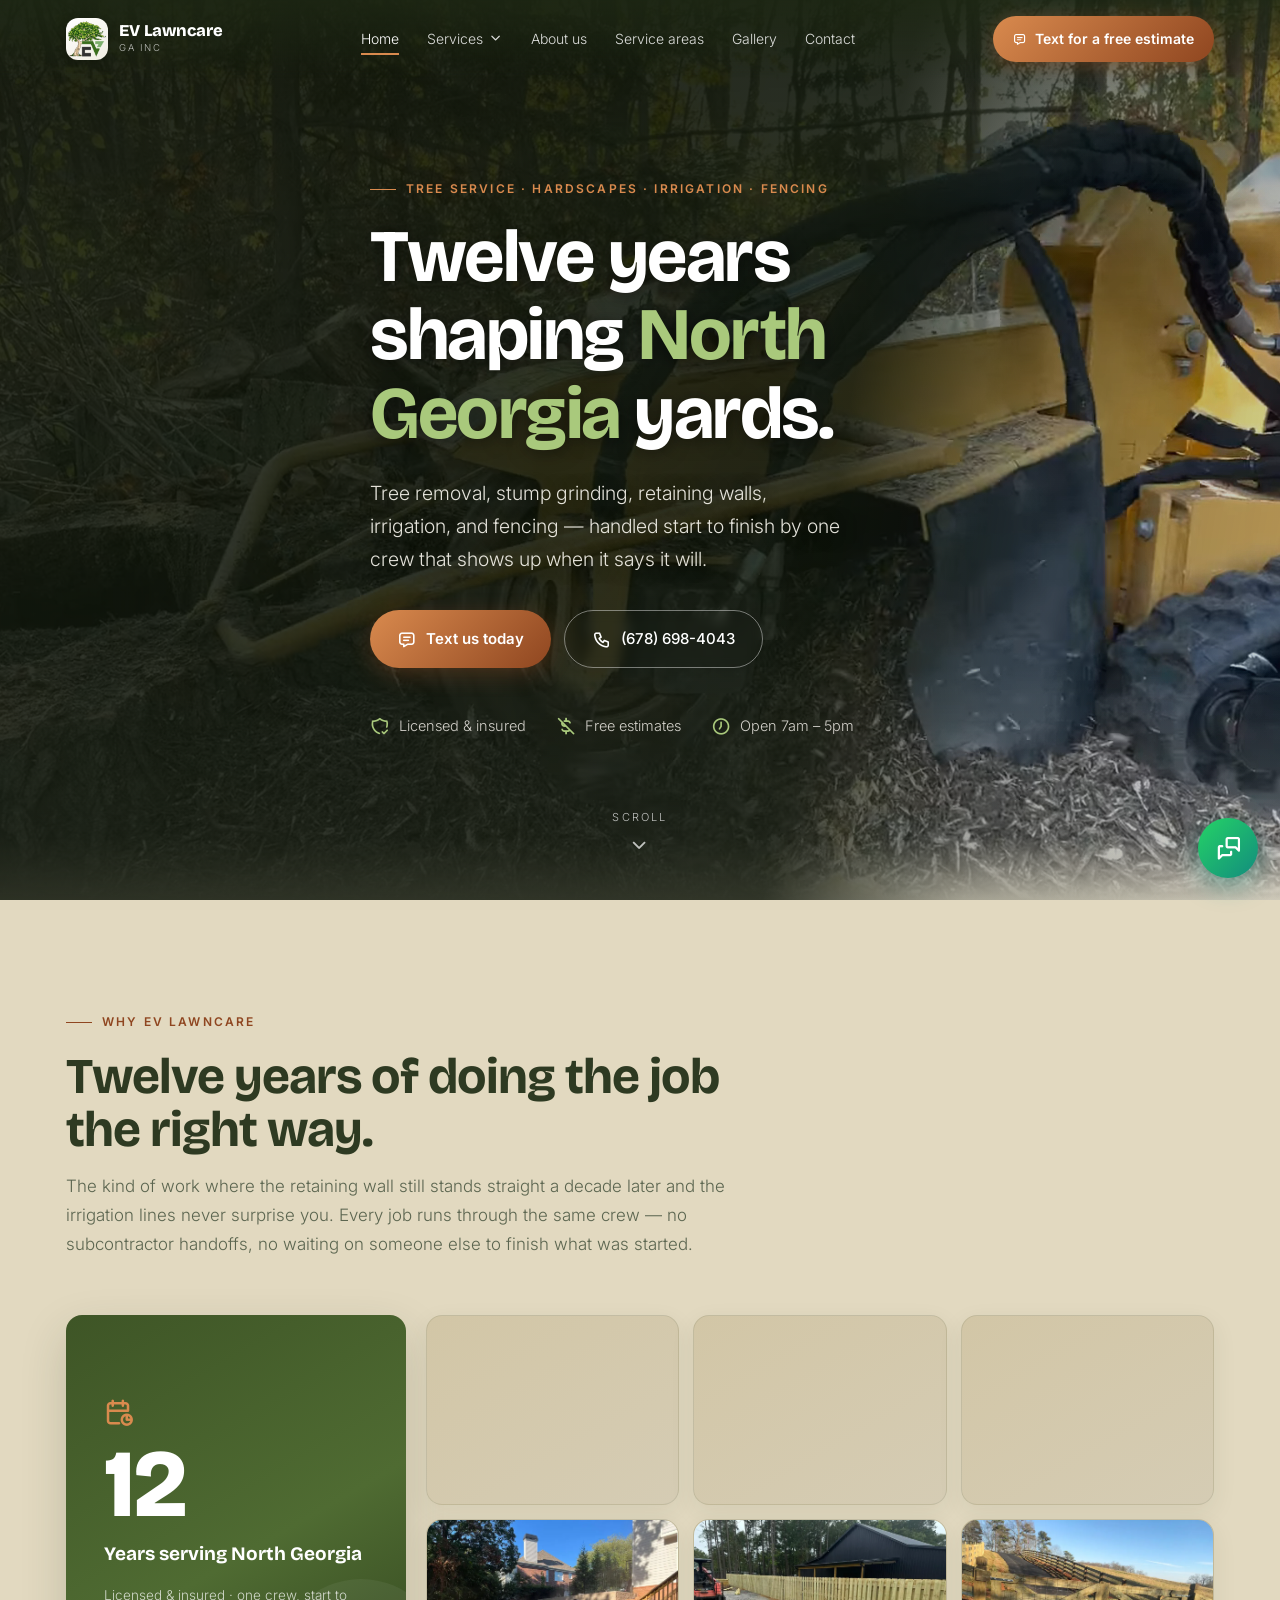
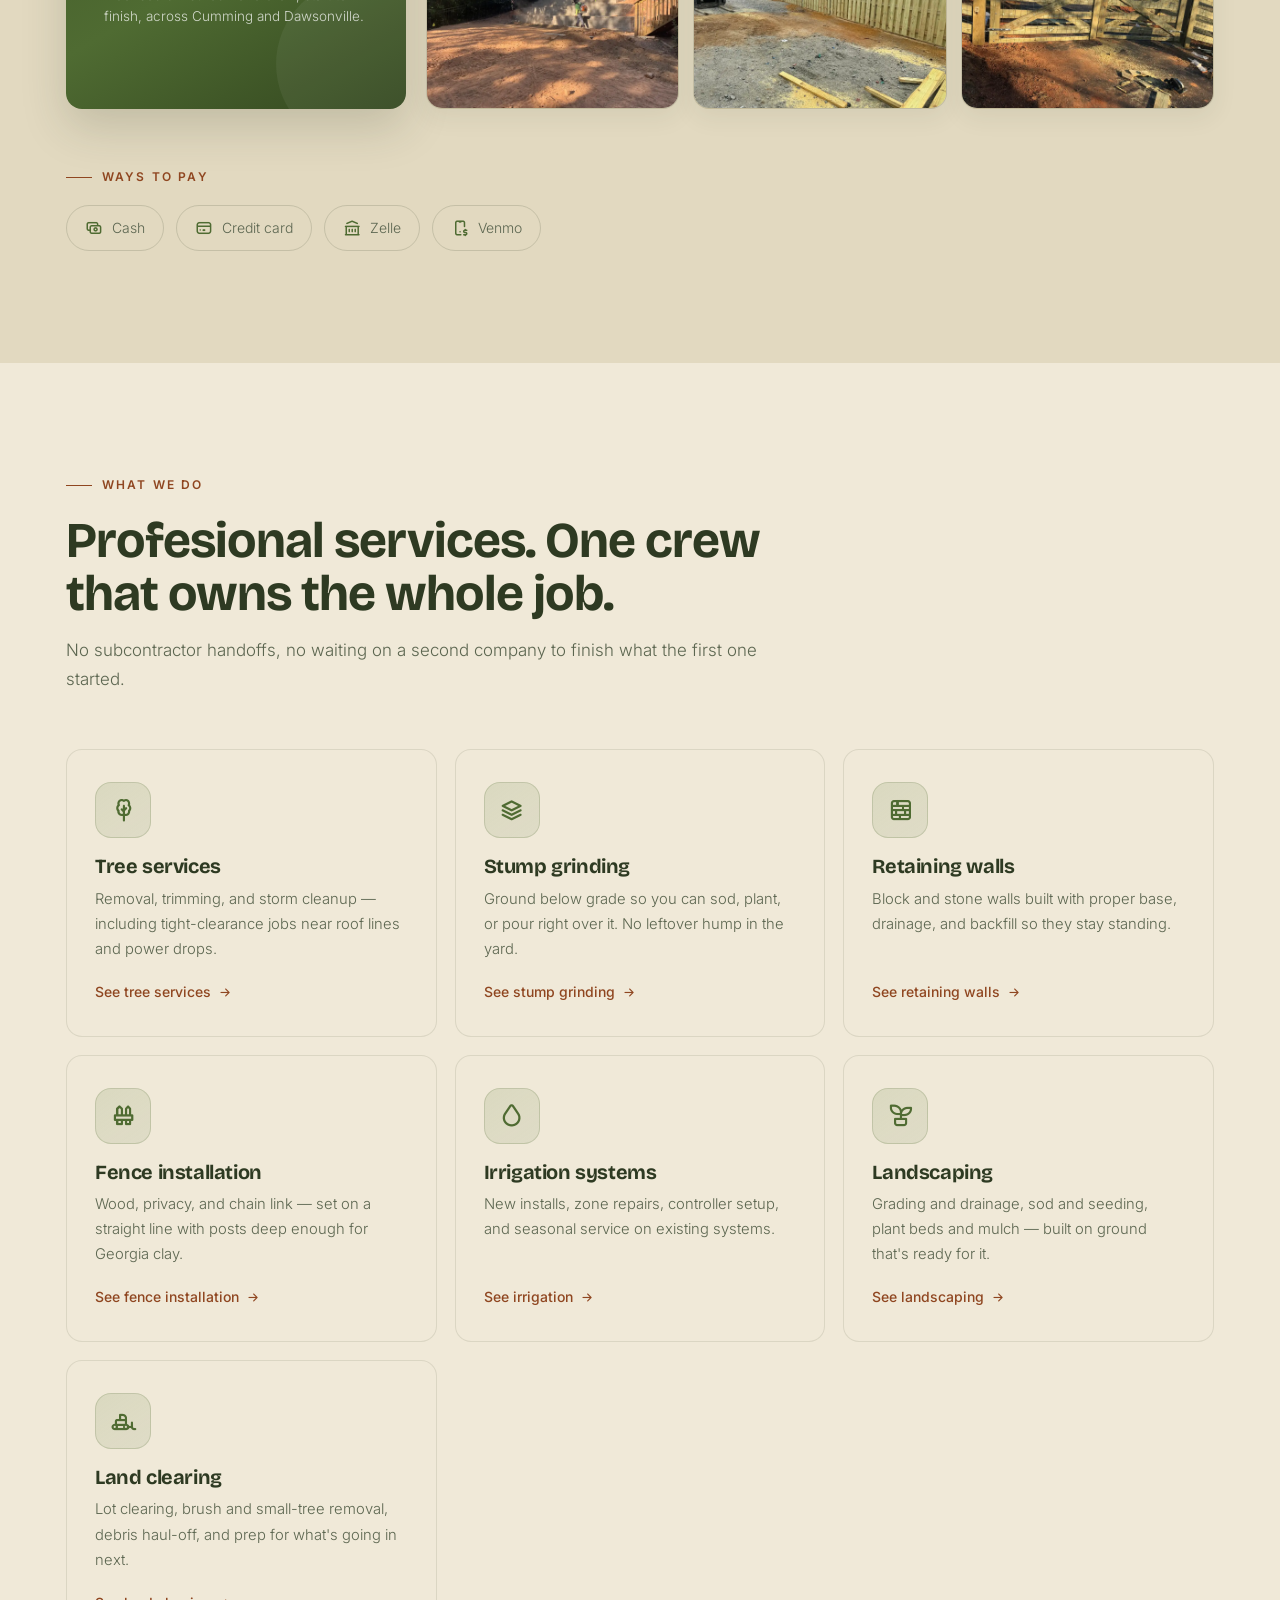
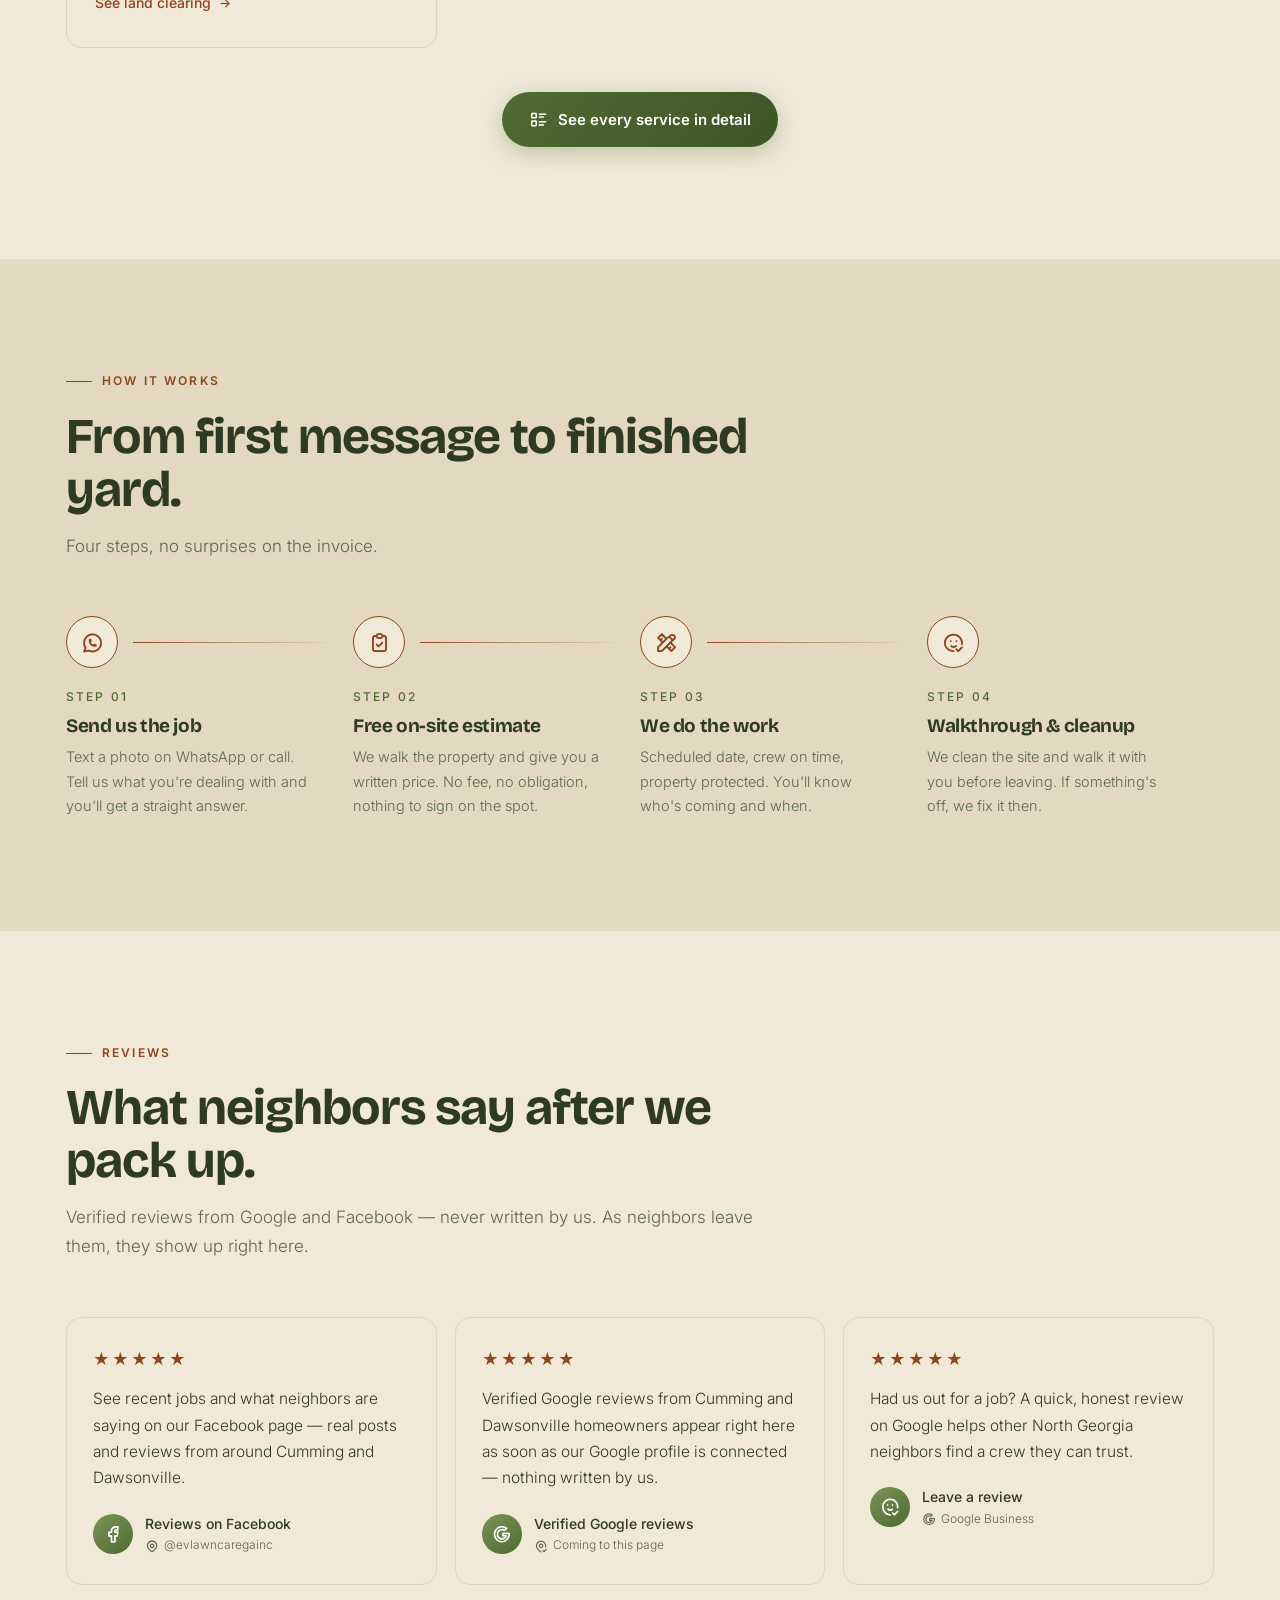
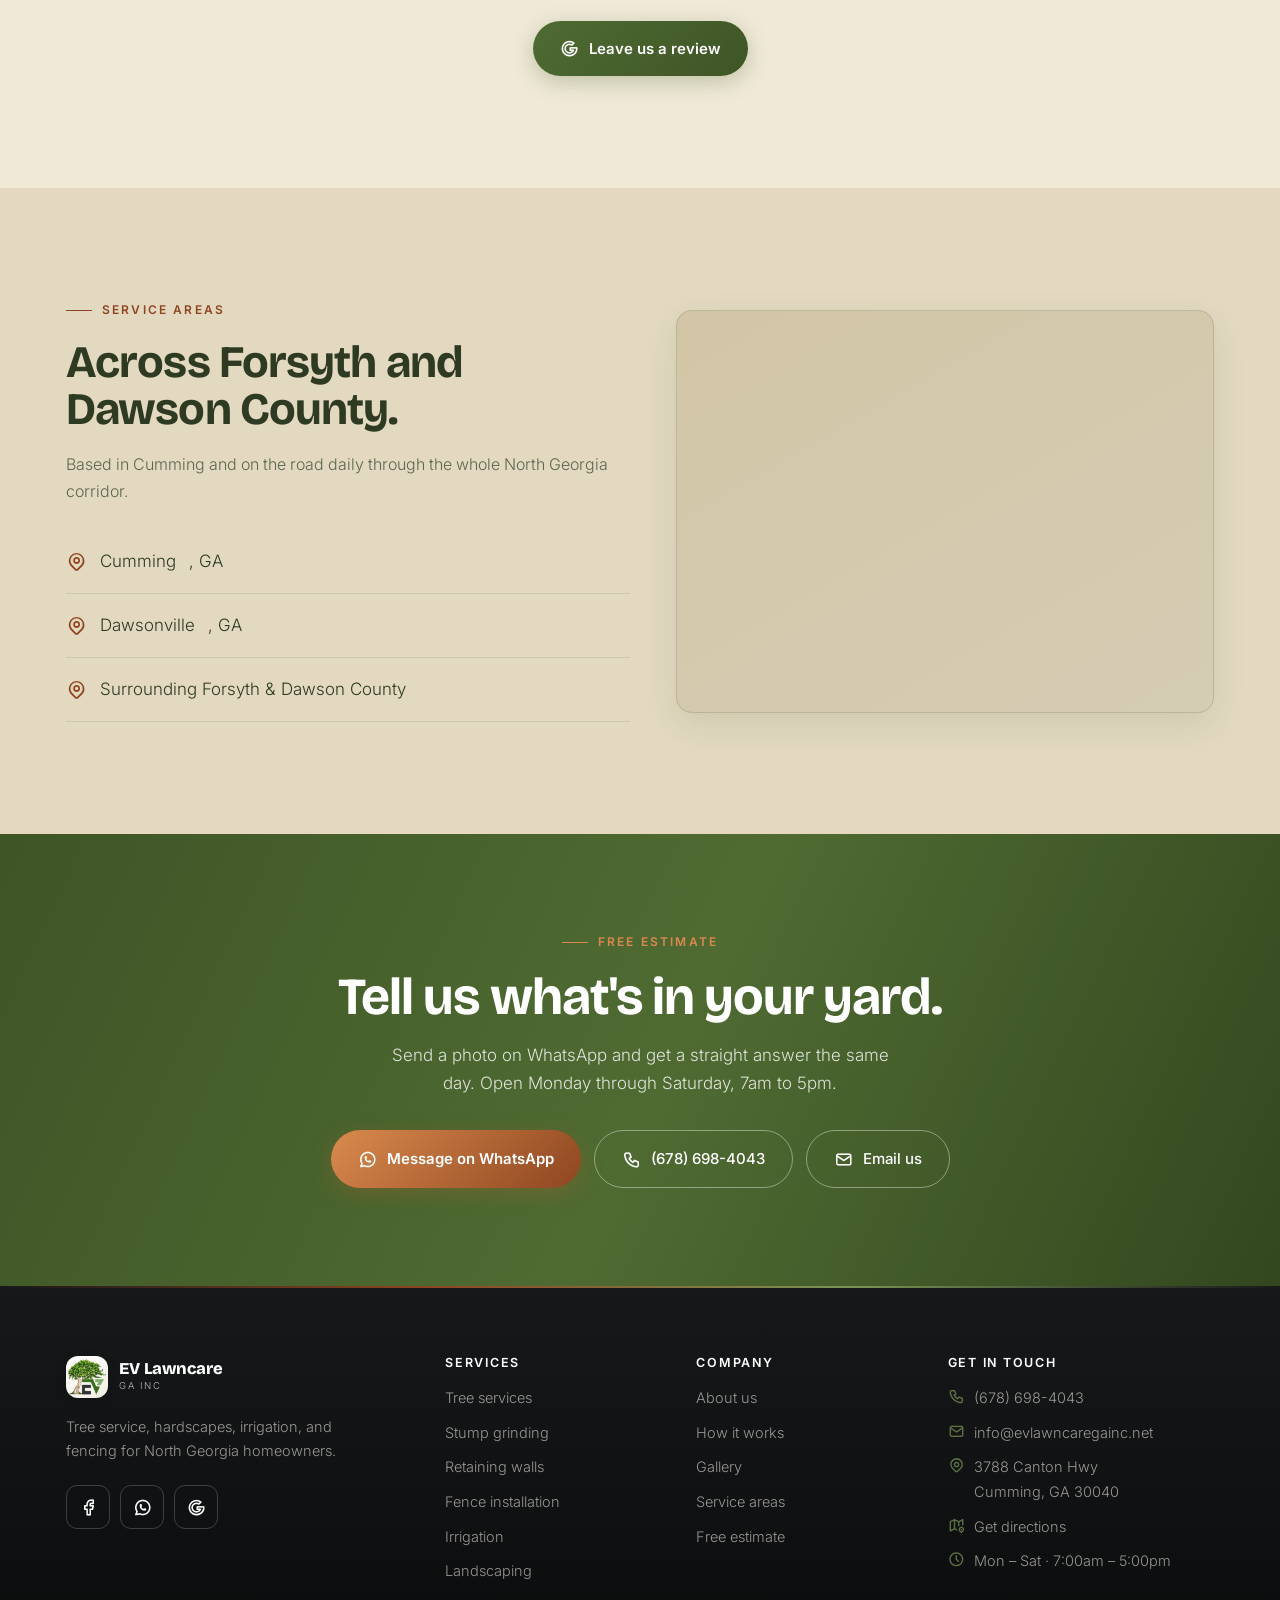
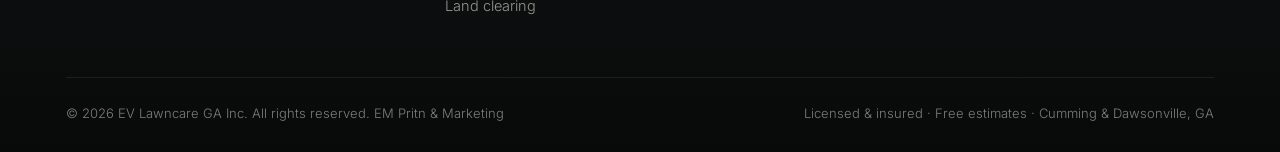
==== commit bf3da056: "Dominio: aplicar evlawncaregainc.net (produccion) Ejecutado tools/set-domain.ps1: 138 URLs (canonica" ====
--- a/index.html
+++ b/index.html
@@ -12,21 +12,21 @@
 <link href="https://fonts.googleapis.com/css2?family=Bricolage+Grotesque:opsz,wght@12..96,400;12..96,500;12..96,700;12..96,800&family=Inter:wght@300;400;500;600&display=swap" rel="stylesheet">
 <link rel="stylesheet" href="assets/styles.css">
 <!-- SEO -->
-<link rel="canonical" href="https://d-byte-56.github.io/Lawn-Services/">
+<link rel="canonical" href="https://evlawncaregainc.net/">
 <meta name="description" content="Tree service, stump grinding, retaining walls, fence installation, and irrigation in Cumming and Dawsonville, GA. One insured crew, start to finish. Free estimates.">
 <meta property="og:site_name" content="EV Lawncare GA Inc">
 <meta property="og:type" content="website">
 <meta property="og:title" content="EV Lawncare GA Inc — Tree Service, Fencing &amp; Hardscapes in Cumming, GA">
 <meta property="og:description" content="Tree service, stump grinding, retaining walls, fence installation, and irrigation in Cumming and Dawsonville, GA. One insured crew, start to finish. Free estimates.">
-<meta property="og:url" content="https://d-byte-56.github.io/Lawn-Services/">
-<meta property="og:image" content="https://d-byte-56.github.io/Lawn-Services/assets/img/og/og-home.jpg">
+<meta property="og:url" content="https://evlawncaregainc.net/">
+<meta property="og:image" content="https://evlawncaregainc.net/assets/img/og/og-home.jpg">
 <meta property="og:image:width" content="1200">
 <meta property="og:image:height" content="630">
 <meta property="og:locale" content="en_US">
 <meta name="twitter:card" content="summary_large_image">
 <meta name="twitter:title" content="EV Lawncare GA Inc — Tree Service, Fencing &amp; Hardscapes in Cumming, GA">
 <meta name="twitter:description" content="Tree service, stump grinding, retaining walls, fence installation, and irrigation in Cumming and Dawsonville, GA. One insured crew, start to finish. Free estimates.">
-<meta name="twitter:image" content="https://d-byte-56.github.io/Lawn-Services/assets/img/og/og-home.jpg">
+<meta name="twitter:image" content="https://evlawncaregainc.net/assets/img/og/og-home.jpg">
 <script type="application/ld+json">
 {
  "@context": "https://schema.org",
@@ -36,10 +36,10 @@
     "LocalBusiness",
     "HomeAndConstructionBusiness"
    ],
-   "@id": "https://d-byte-56.github.io/Lawn-Services/#business",
+   "@id": "https://evlawncaregainc.net/#business",
    "name": "EV Lawncare GA Inc",
-   "url": "https://d-byte-56.github.io/Lawn-Services/",
-   "image": "https://d-byte-56.github.io/Lawn-Services/assets/img/og/og-home.jpg",
+   "url": "https://evlawncaregainc.net/",
+   "image": "https://evlawncaregainc.net/assets/img/og/og-home.jpg",
    "telephone": "+1-678-698-4043",
    "email": "info@evlawncaregainc.net",
    "address": {
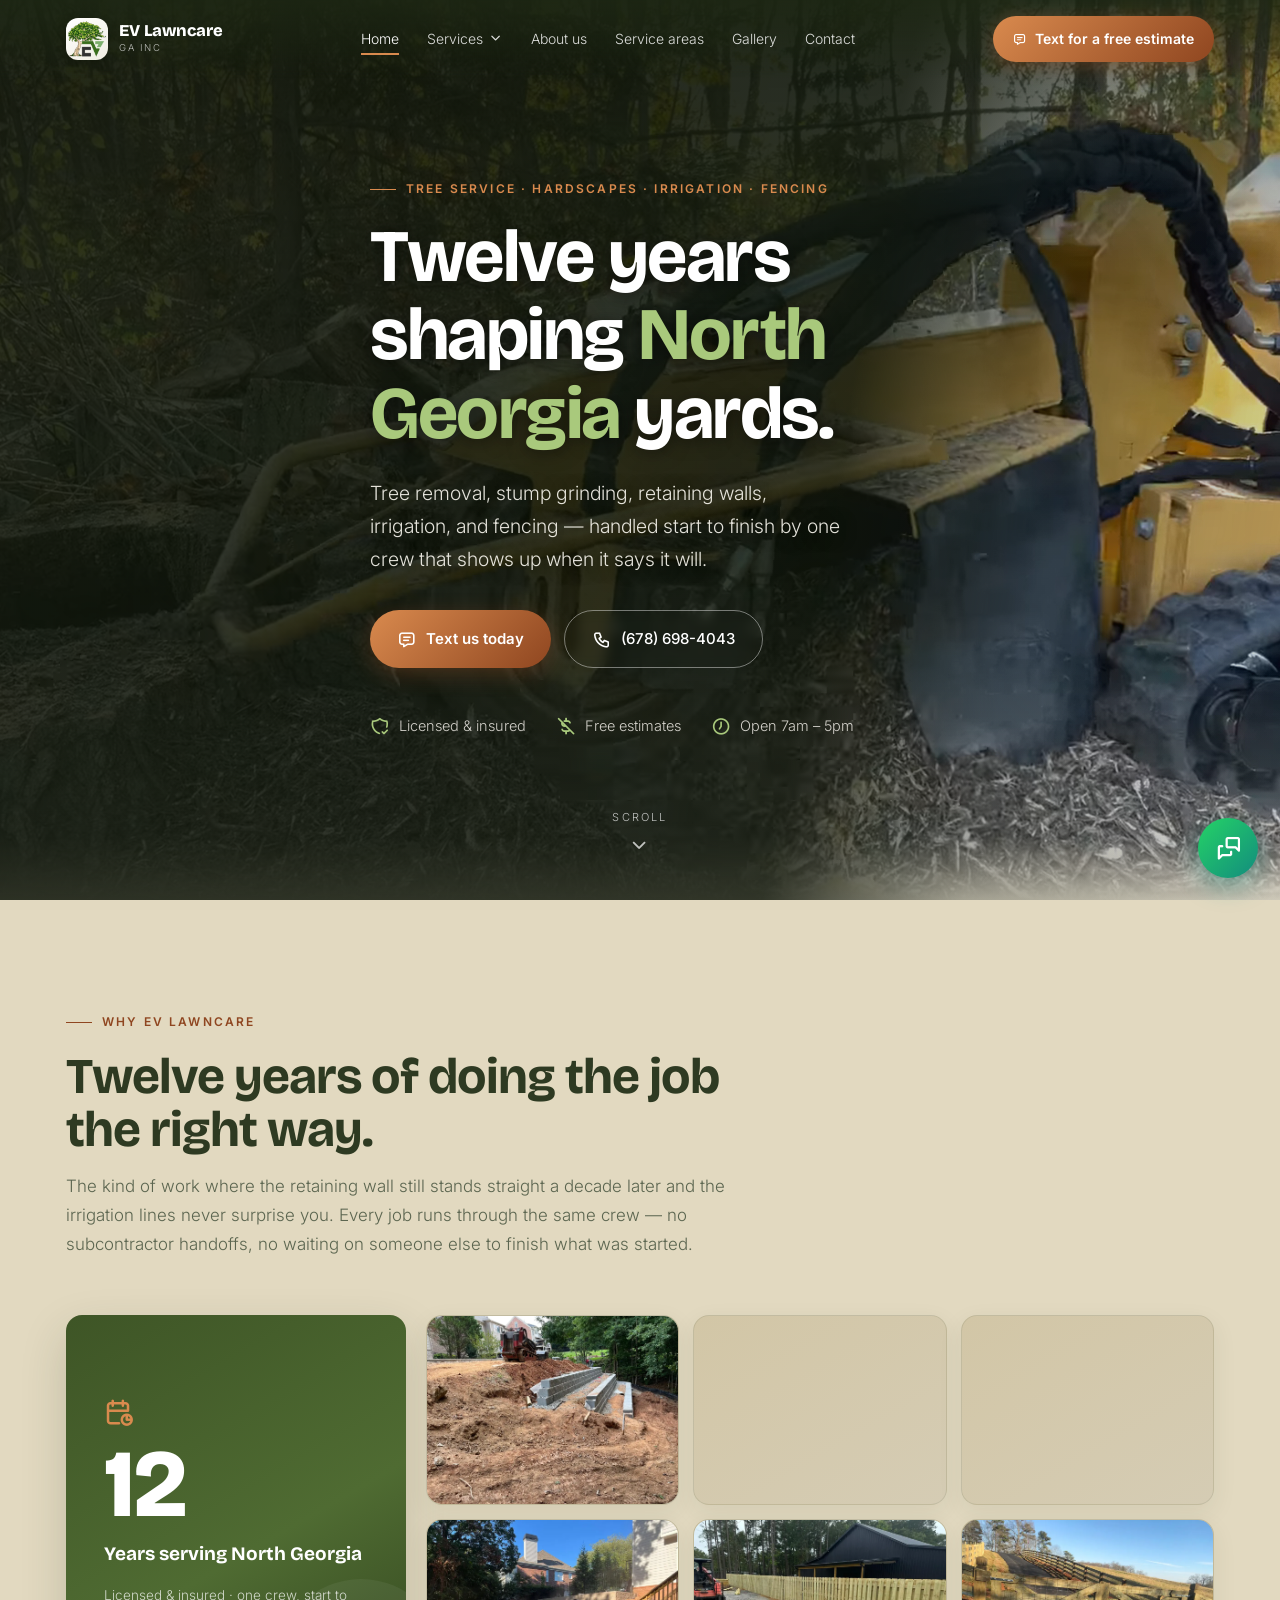
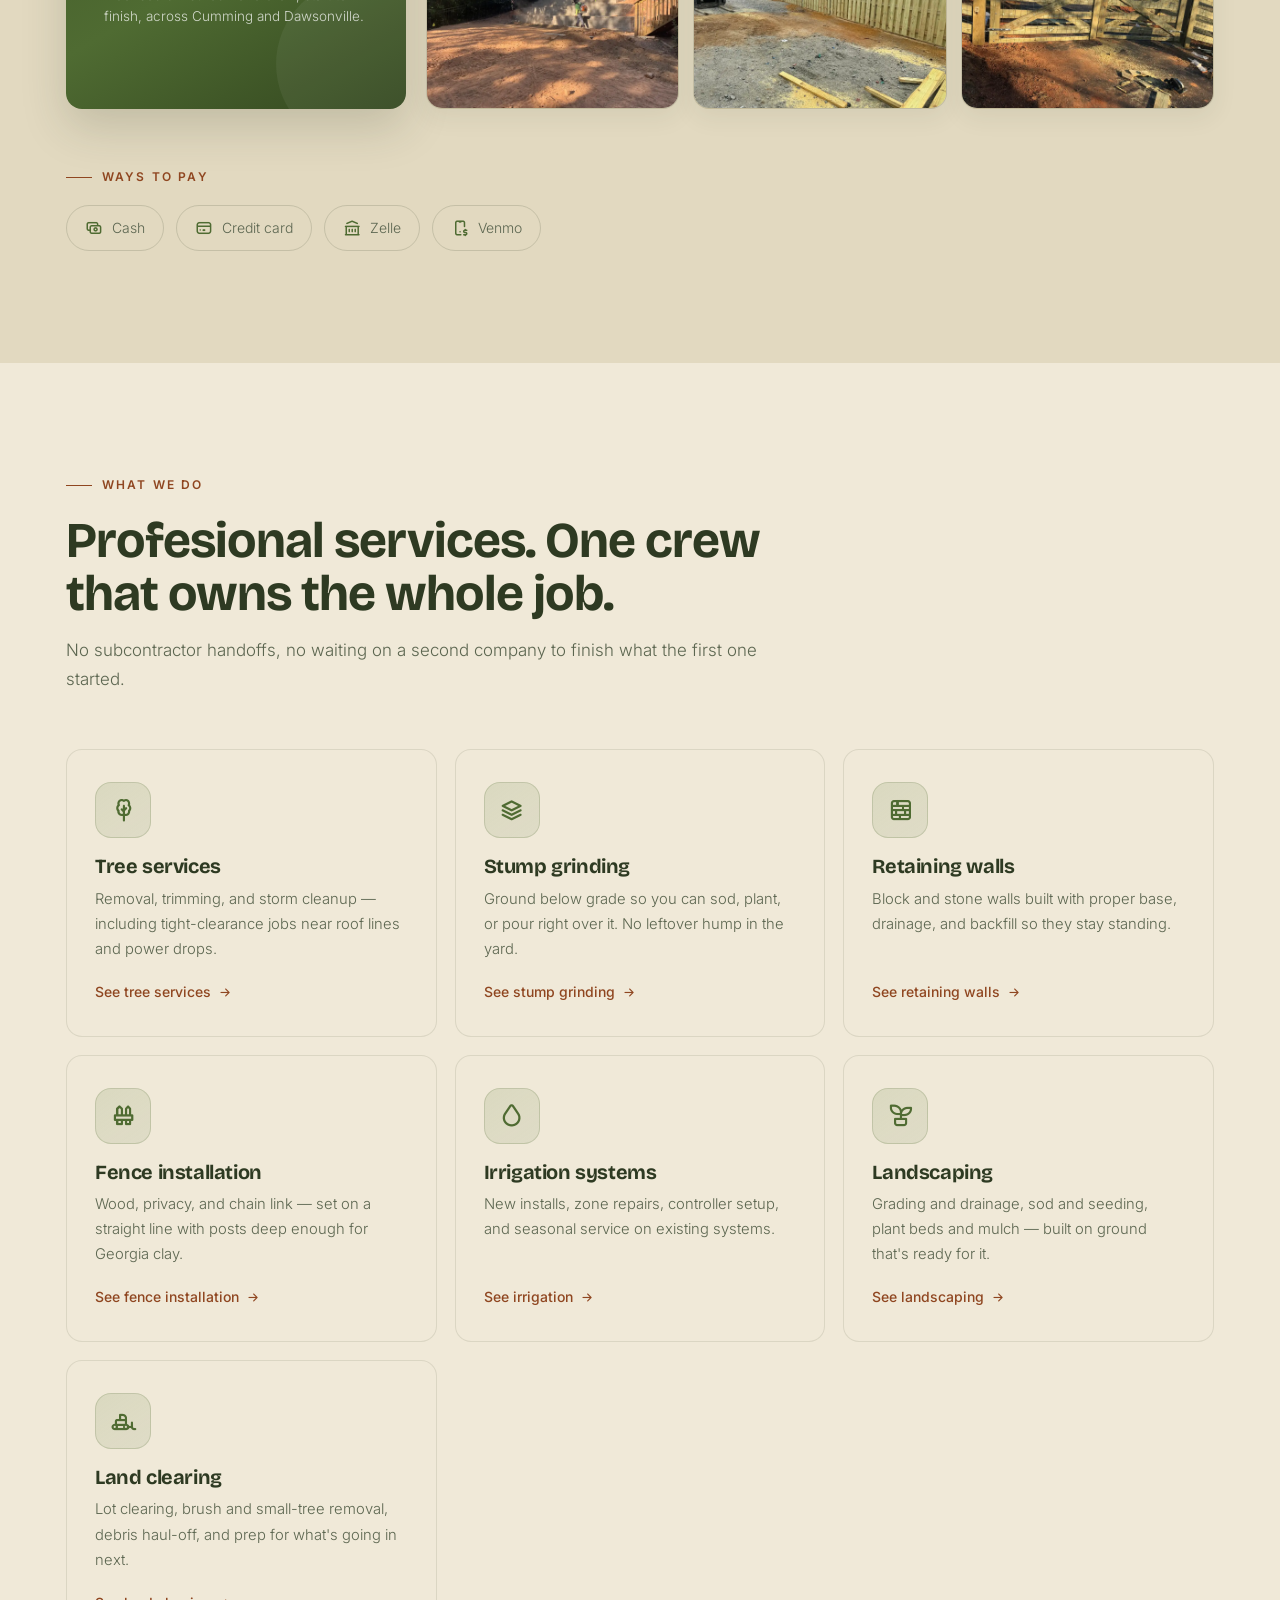
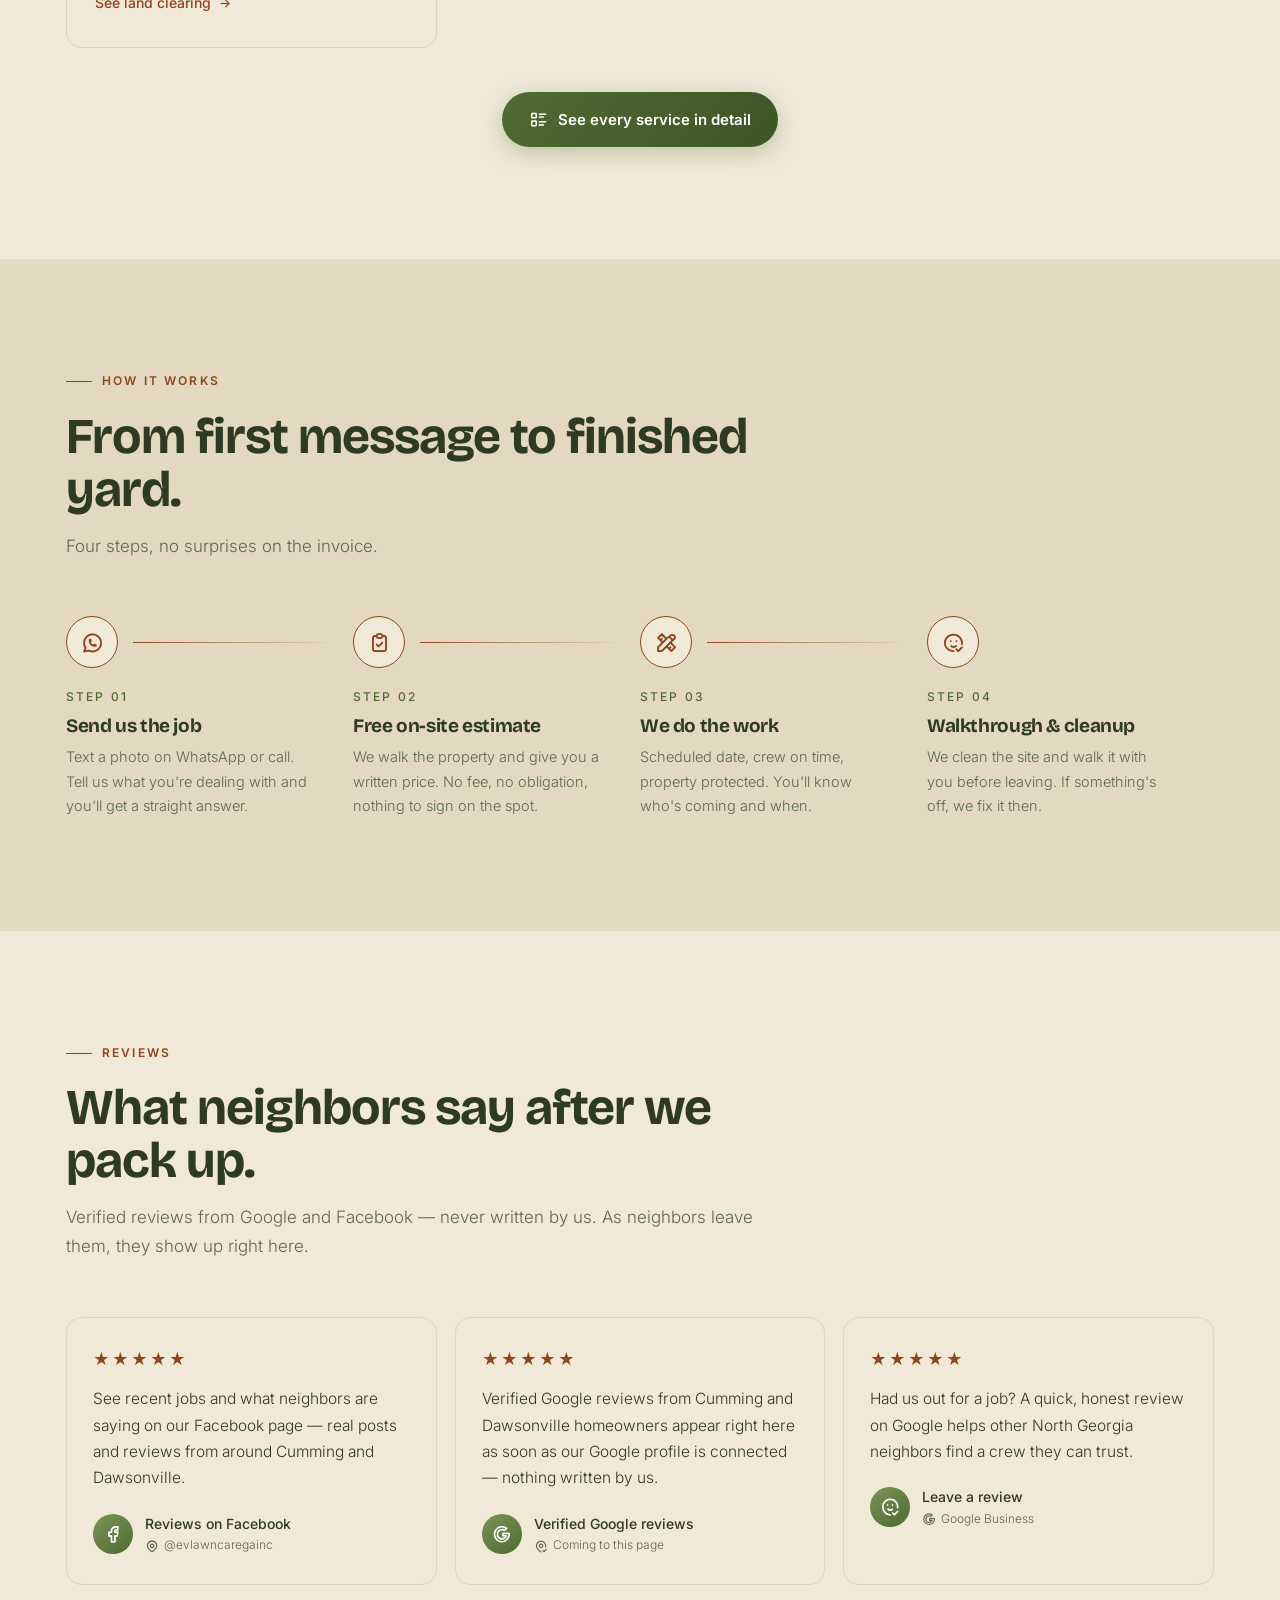
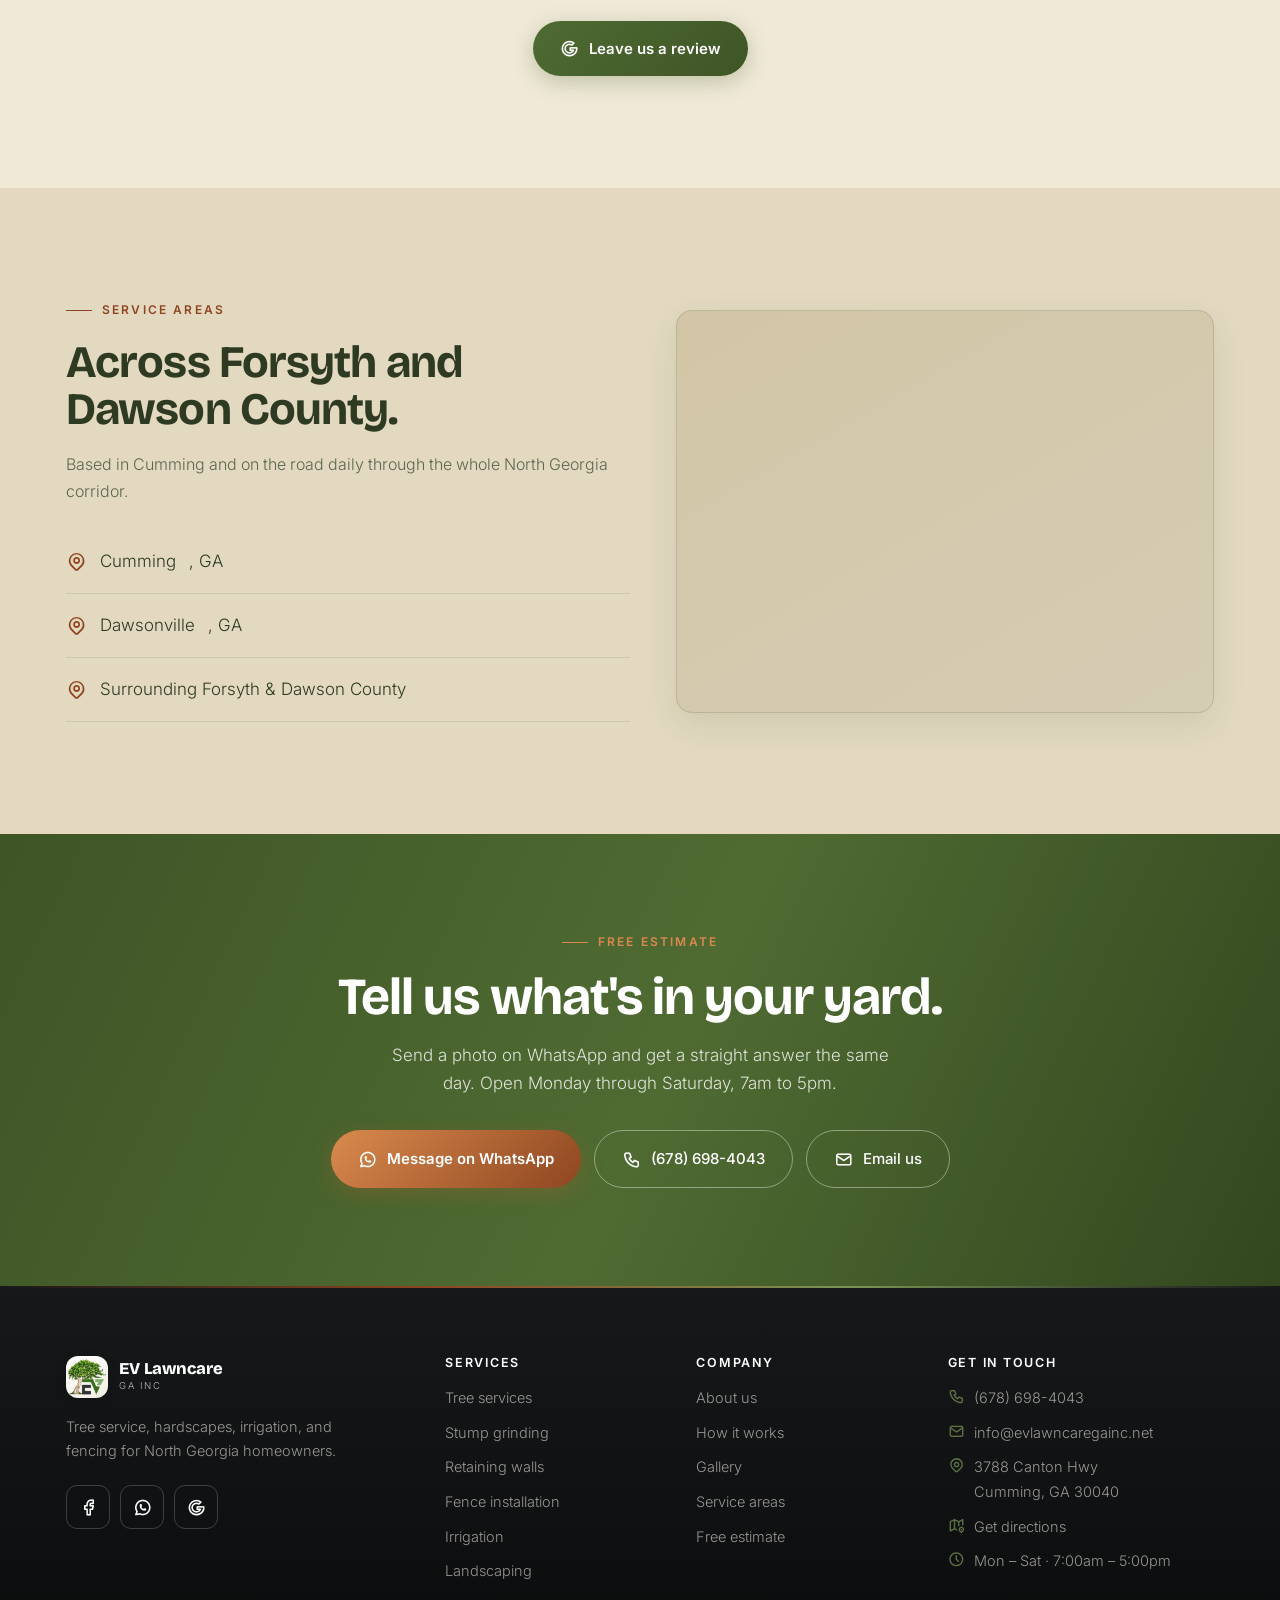
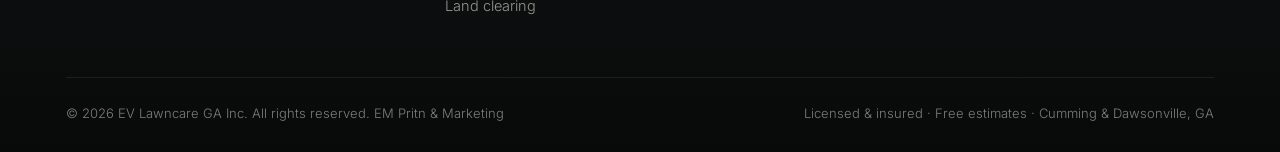
==== commit 36737c50: "SEO: preparar verificacion de Search Console (meta comentada + guia) Anade en index.html una <meta n" ====
--- a/index.html
+++ b/index.html
@@ -12,6 +12,7 @@
 <link href="https://fonts.googleapis.com/css2?family=Bricolage+Grotesque:opsz,wght@12..96,400;12..96,500;12..96,700;12..96,800&family=Inter:wght@300;400;500;600&display=swap" rel="stylesheet">
 <link rel="stylesheet" href="assets/styles.css">
 <!-- SEO -->
+<!-- <meta name="google-site-verification" content="PEGAR_AQUI"> -->
 <link rel="canonical" href="https://evlawncaregainc.net/">
 <meta name="description" content="Tree service, stump grinding, retaining walls, fence installation, and irrigation in Cumming and Dawsonville, GA. One insured crew, start to finish. Free estimates.">
 <meta property="og:site_name" content="EV Lawncare GA Inc">
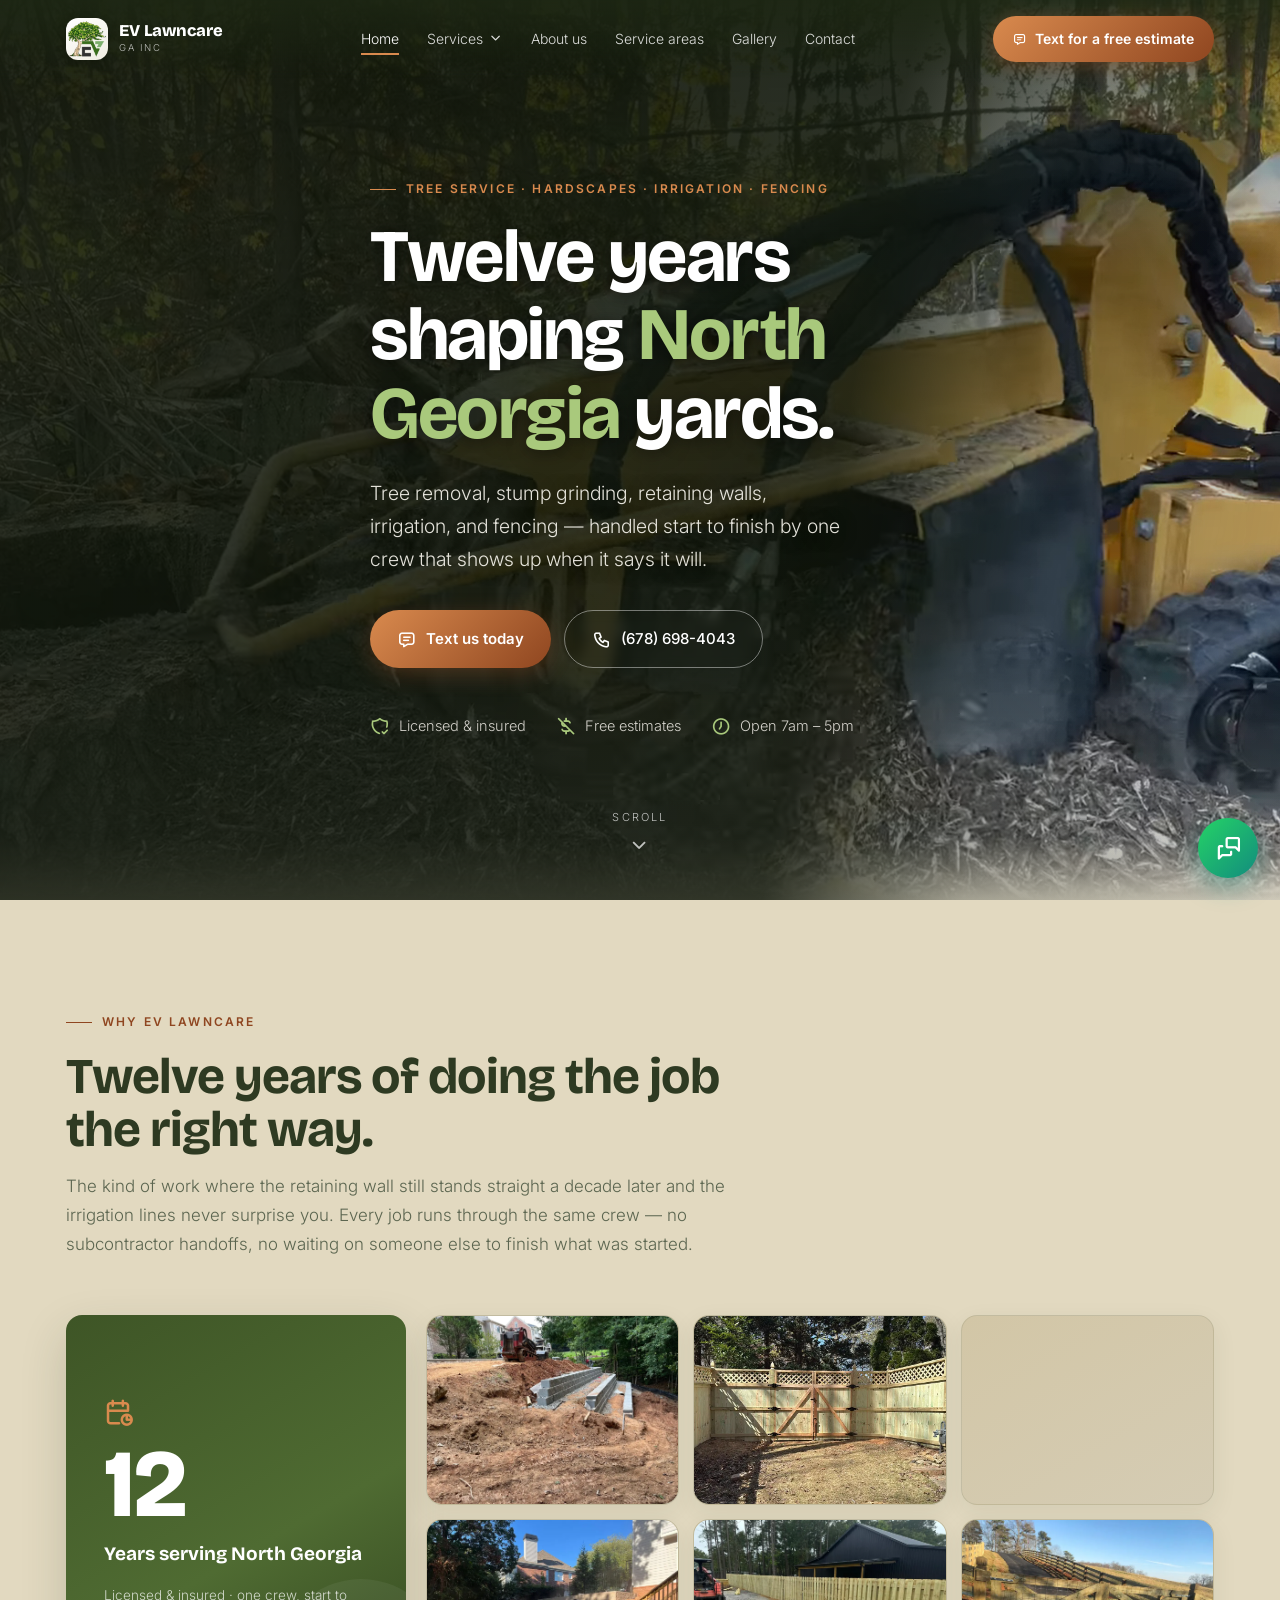
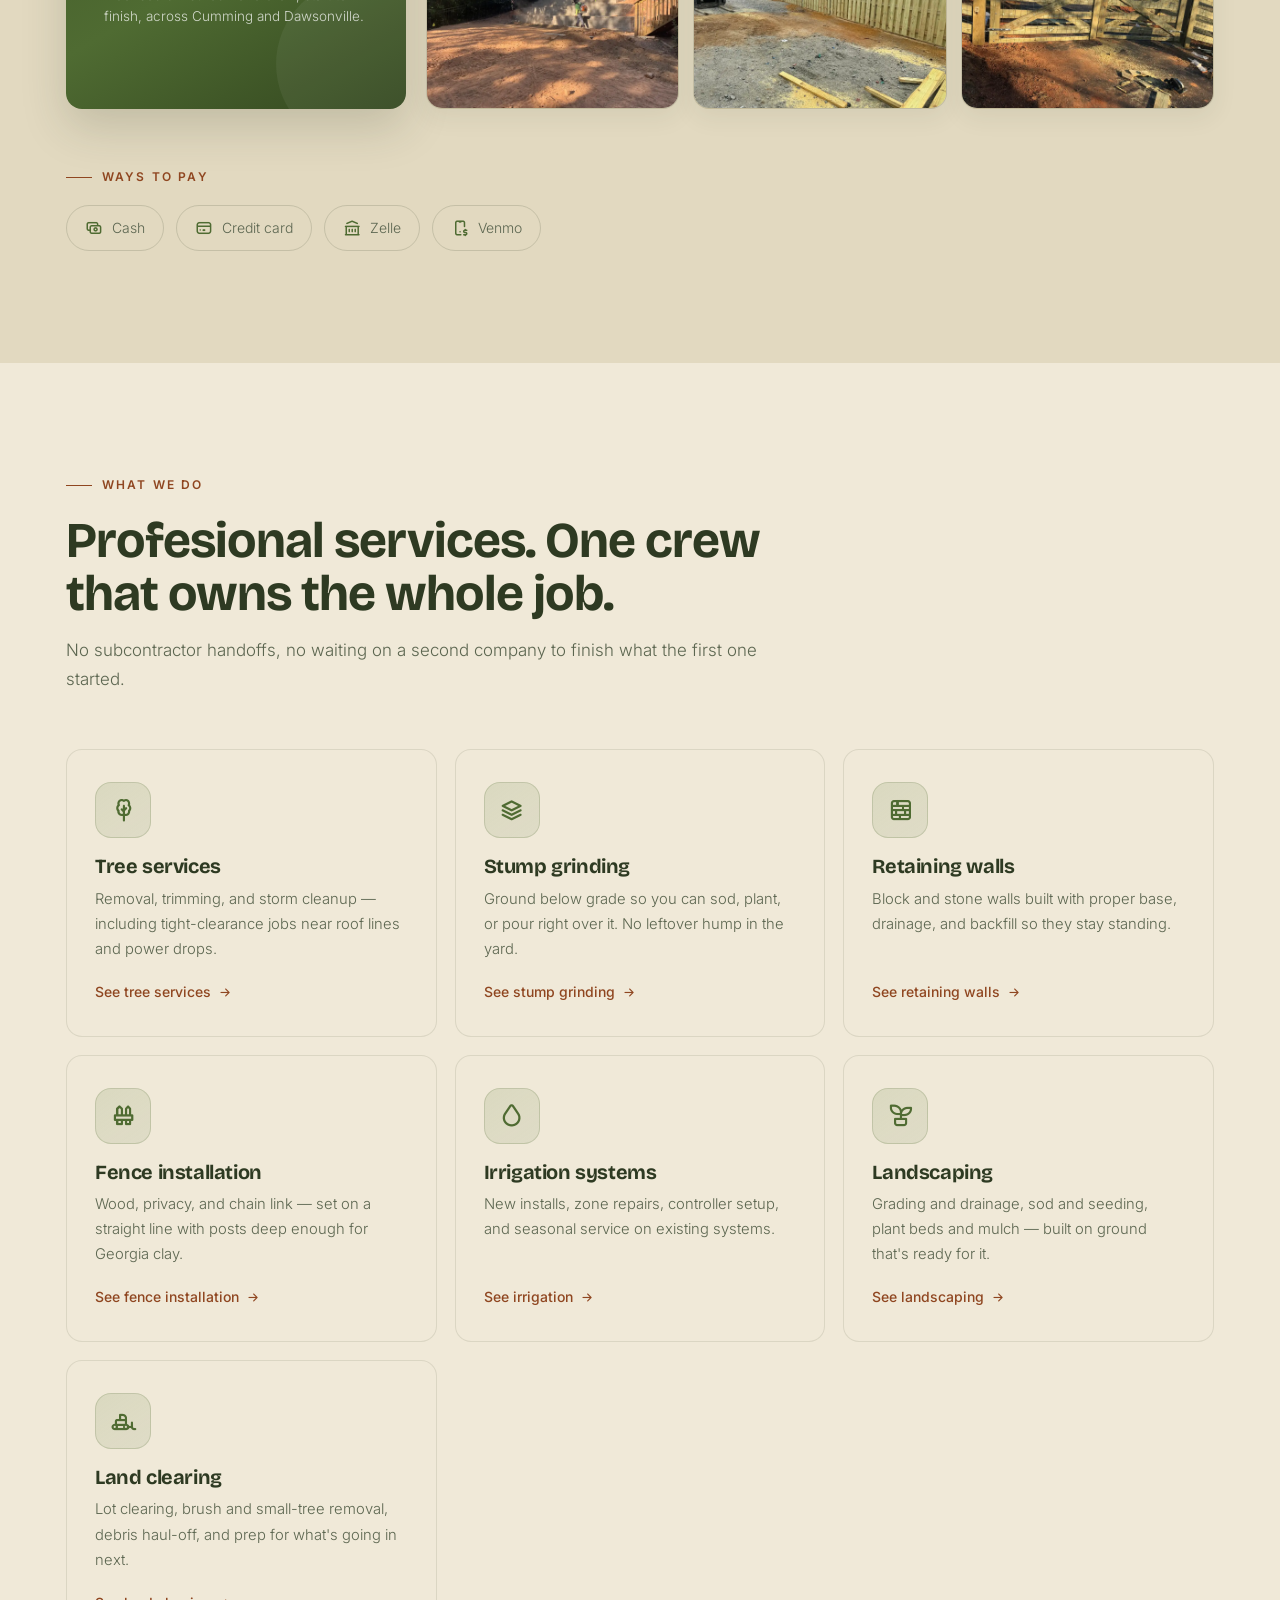
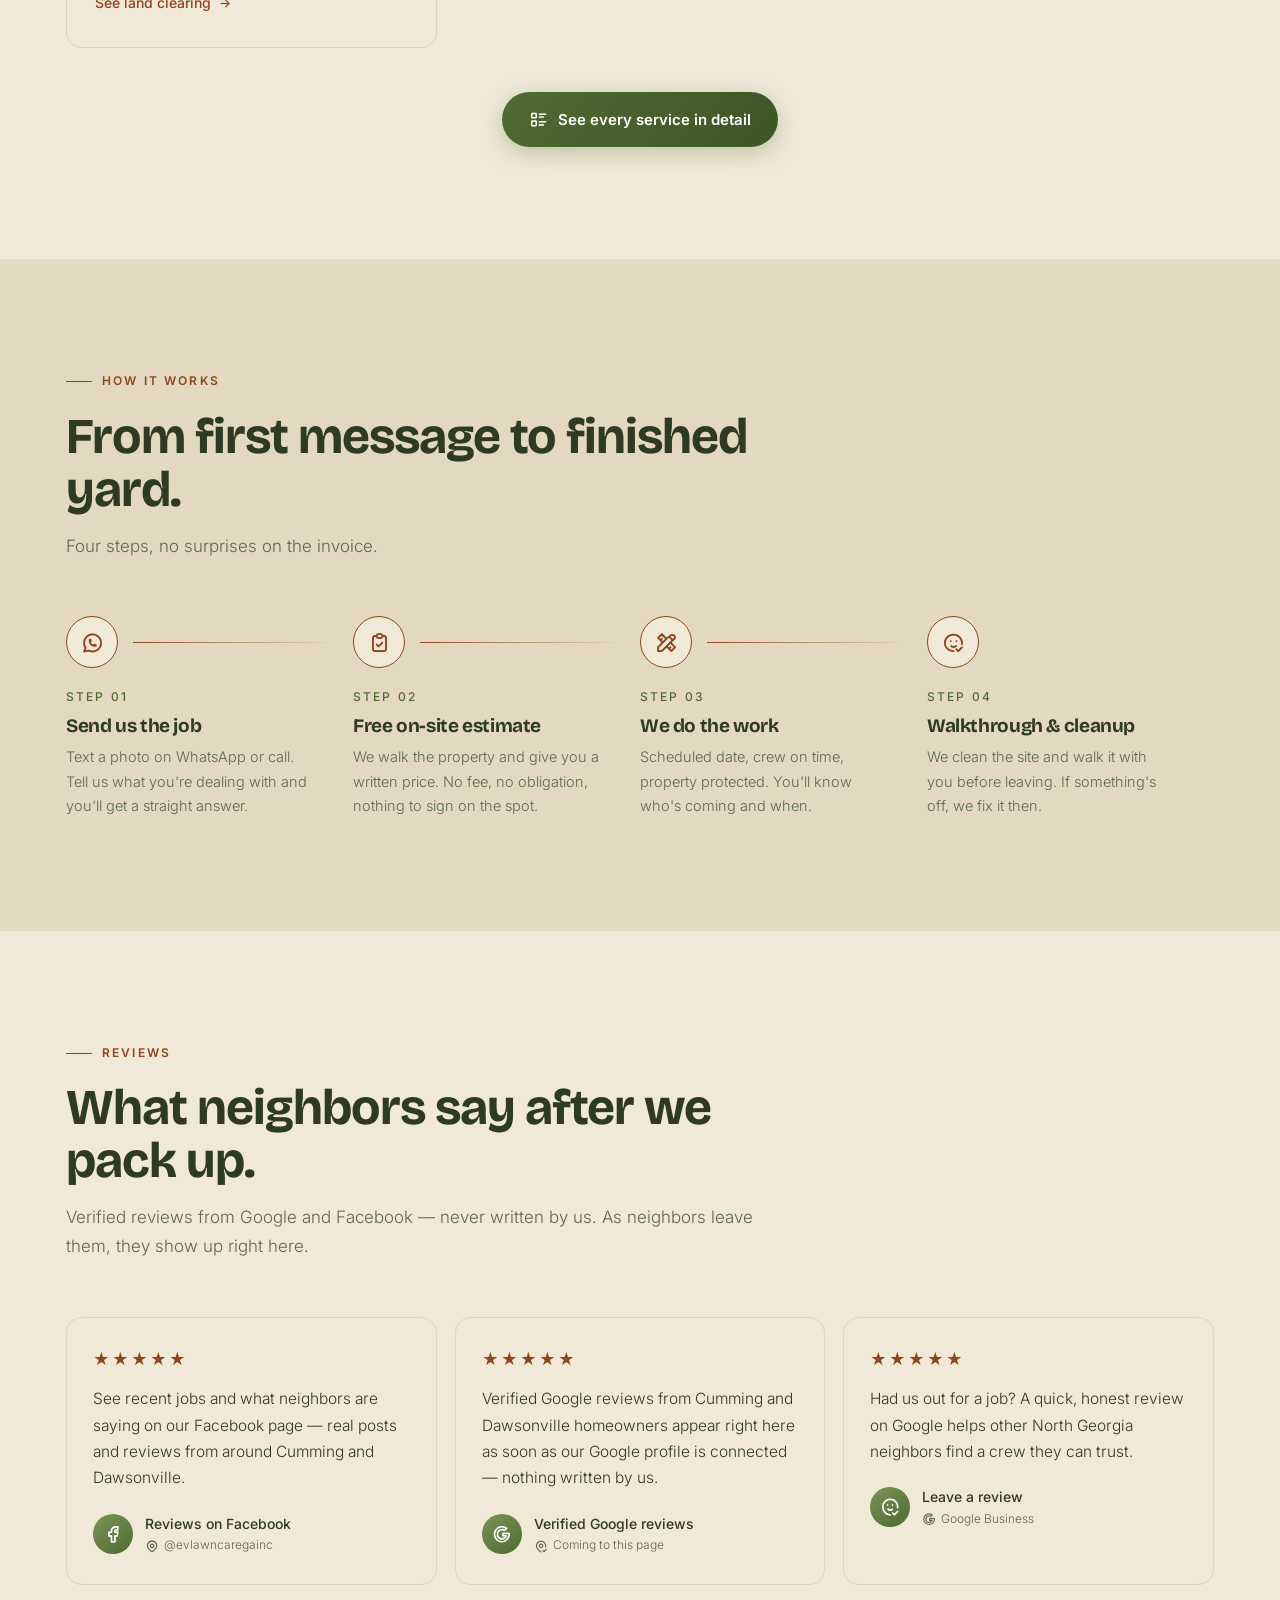
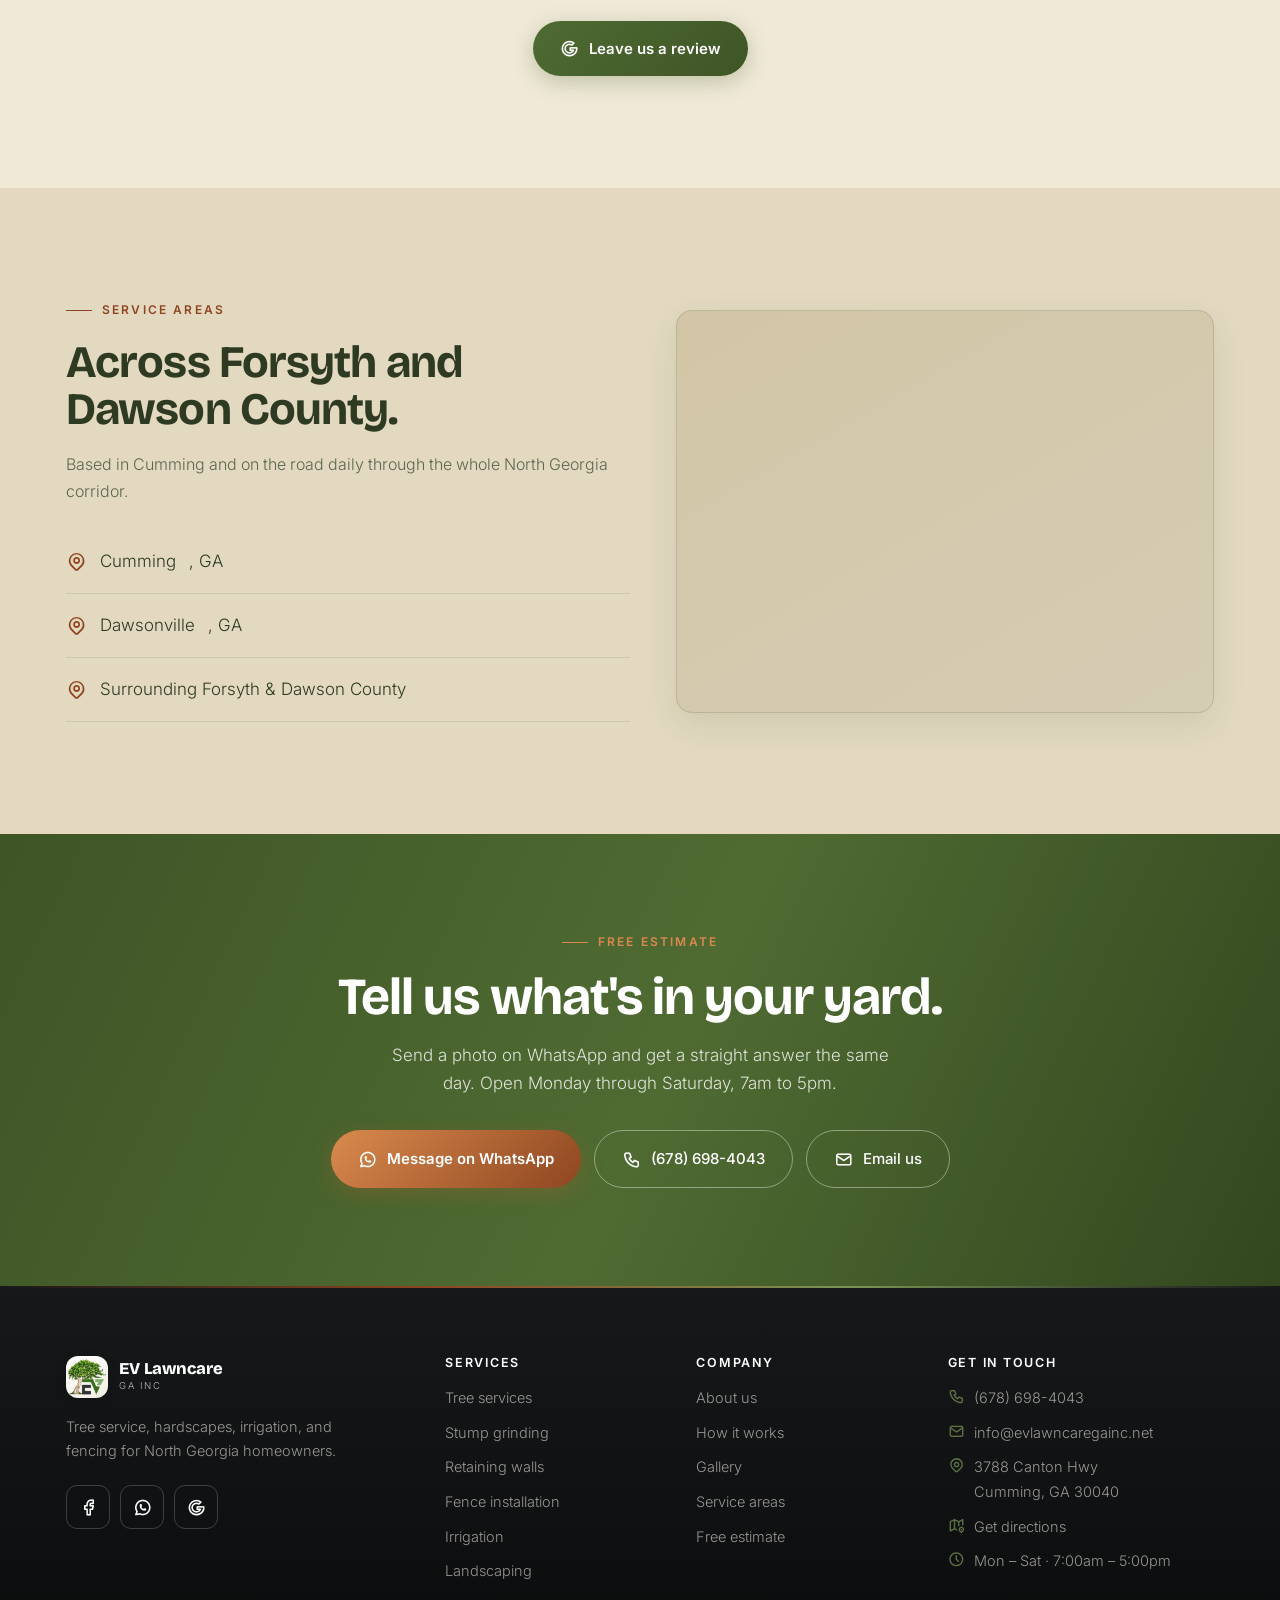
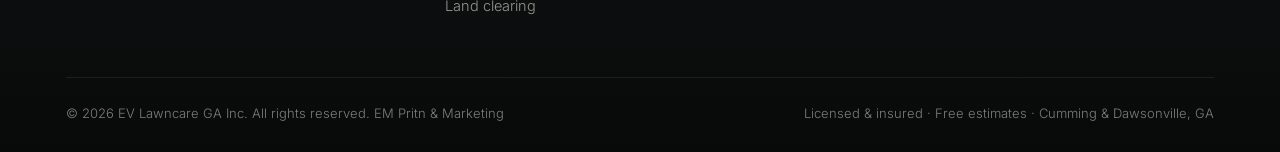
==== commit d0dbd617: "SEO: enriquecer JSON-LD LocalBusiness (geo, priceRange, areaServed, sameAs CID, urls de catalogo) 5a" ====
--- a/index.html
+++ b/index.html
@@ -43,6 +43,7 @@
    "image": "https://evlawncaregainc.net/assets/img/og/og-home.jpg",
    "telephone": "+1-678-698-4043",
    "email": "info@evlawncaregainc.net",
+   "priceRange": "$$",
    "address": {
     "@type": "PostalAddress",
     "streetAddress": "3788 Canton Hwy",
@@ -50,6 +51,11 @@
     "addressRegion": "GA",
     "postalCode": "30040",
     "addressCountry": "US"
+   },
+   "geo": {
+    "@type": "GeoCoordinates",
+    "latitude": 34.2073,
+    "longitude": -84.1402
    },
    "areaServed": [
     {
@@ -59,6 +65,14 @@
     {
      "@type": "City",
      "name": "Dawsonville, GA"
+    },
+    {
+     "@type": "AdministrativeArea",
+     "name": "Forsyth County, GA"
+    },
+    {
+     "@type": "AdministrativeArea",
+     "name": "Dawson County, GA"
     }
    ],
    "openingHoursSpecification": [
@@ -77,15 +91,17 @@
     }
    ],
    "sameAs": [
-    "https://www.facebook.com/evlawncaregainc"
+    "https://www.facebook.com/evlawncaregainc",
+    "https://www.google.com/maps/place/?cid=15132349286849089629"
    ],
-   "description": "Insured tree service, stump grinding, retaining walls, fence installation, and irrigation for homeowners in Cumming and Dawsonville, Georgia.",
+   "description": "Insured tree service, stump grinding, retaining walls, fence installation, irrigation, landscaping, and land clearing for homeowners in Cumming and Dawsonville, Georgia.",
    "hasOfferCatalog": {
     "@type": "OfferCatalog",
     "name": "Services",
     "itemListElement": [
      {
       "@type": "Offer",
+      "url": "https://evlawncaregainc.net/services/tree-services.html",
       "itemOffered": {
        "@type": "Service",
        "name": "Tree services"
@@ -93,6 +109,7 @@
      },
      {
       "@type": "Offer",
+      "url": "https://evlawncaregainc.net/services/stump-grinding.html",
       "itemOffered": {
        "@type": "Service",
        "name": "Stump grinding"
@@ -100,6 +117,7 @@
      },
      {
       "@type": "Offer",
+      "url": "https://evlawncaregainc.net/services/retaining-walls.html",
       "itemOffered": {
        "@type": "Service",
        "name": "Retaining walls"
@@ -107,6 +125,7 @@
      },
      {
       "@type": "Offer",
+      "url": "https://evlawncaregainc.net/services/fence-installation.html",
       "itemOffered": {
        "@type": "Service",
        "name": "Fence installation"
@@ -114,6 +133,7 @@
      },
      {
       "@type": "Offer",
+      "url": "https://evlawncaregainc.net/services/irrigation-systems.html",
       "itemOffered": {
        "@type": "Service",
        "name": "Irrigation systems"
@@ -121,6 +141,7 @@
      },
      {
       "@type": "Offer",
+      "url": "https://evlawncaregainc.net/services/landscaping.html",
       "itemOffered": {
        "@type": "Service",
        "name": "Landscaping"
@@ -128,6 +149,7 @@
      },
      {
       "@type": "Offer",
+      "url": "https://evlawncaregainc.net/services/land-clearing.html",
       "itemOffered": {
        "@type": "Service",
        "name": "Land clearing"
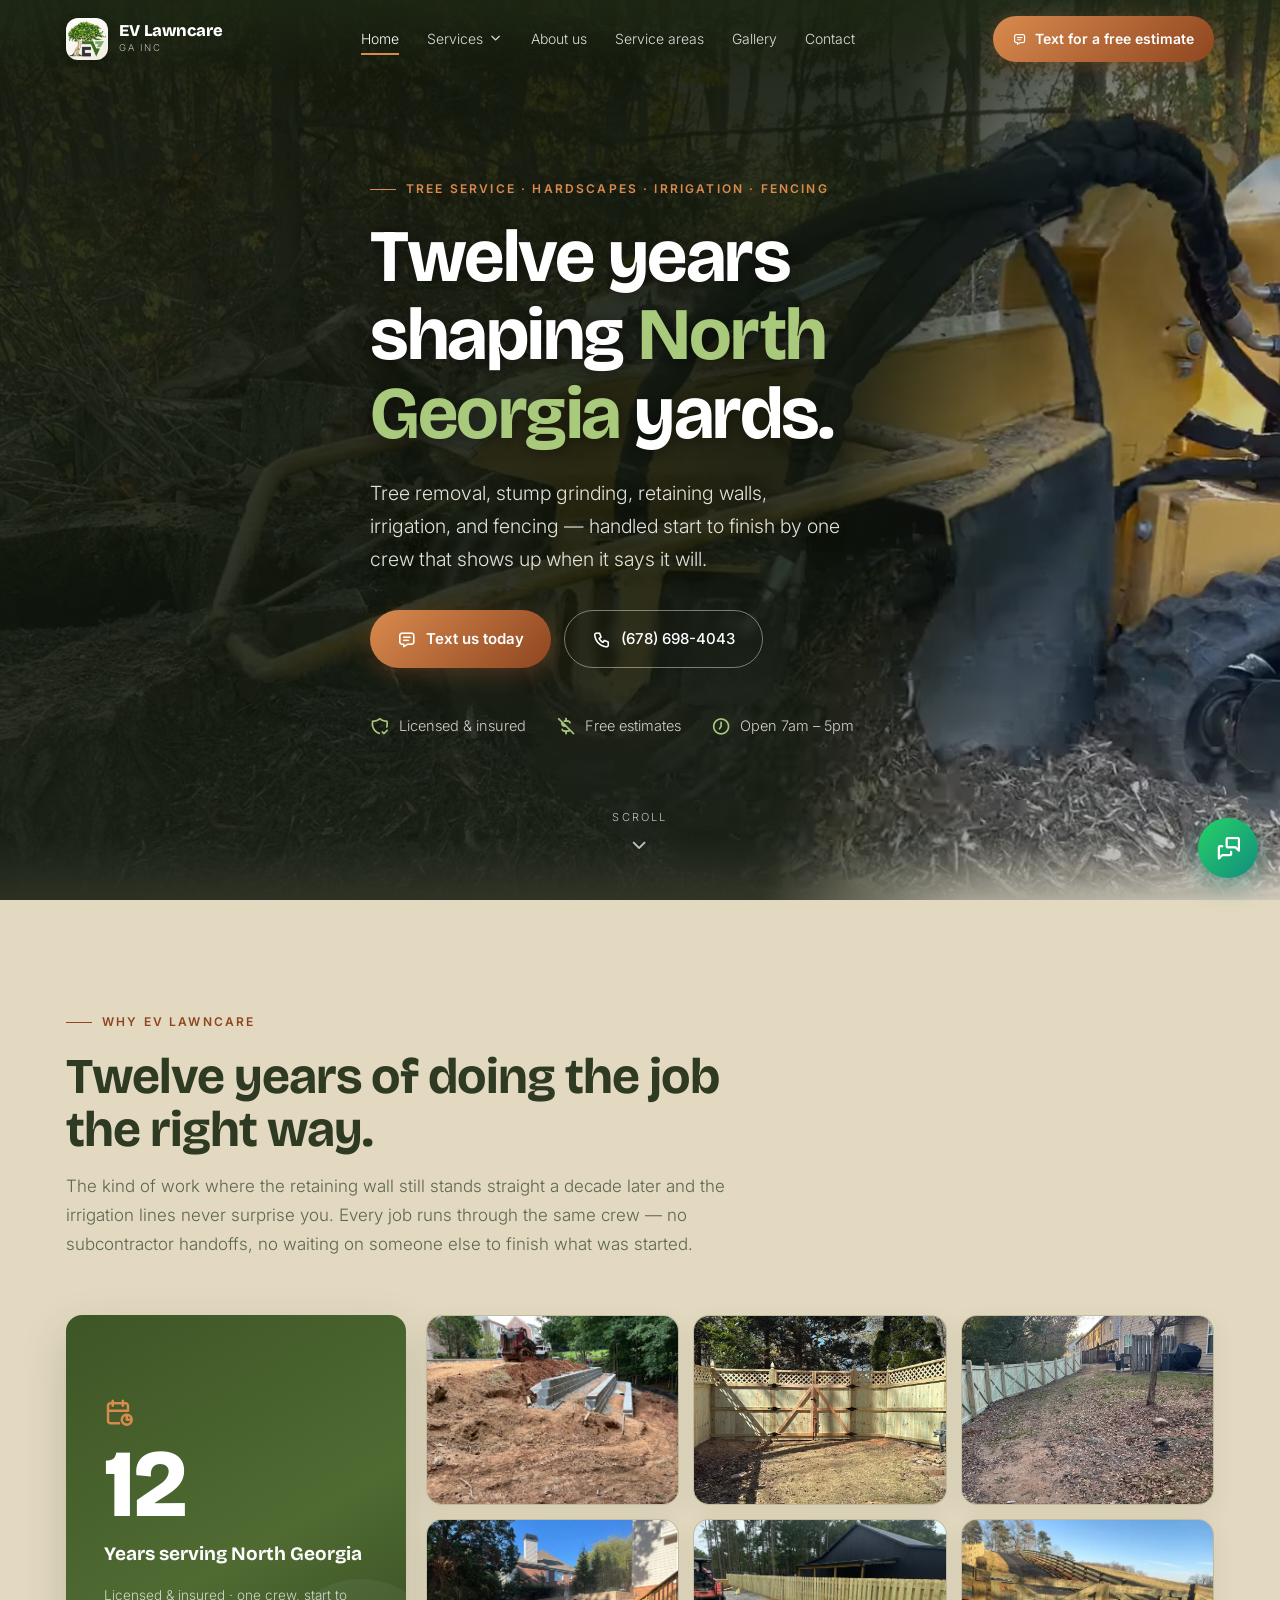
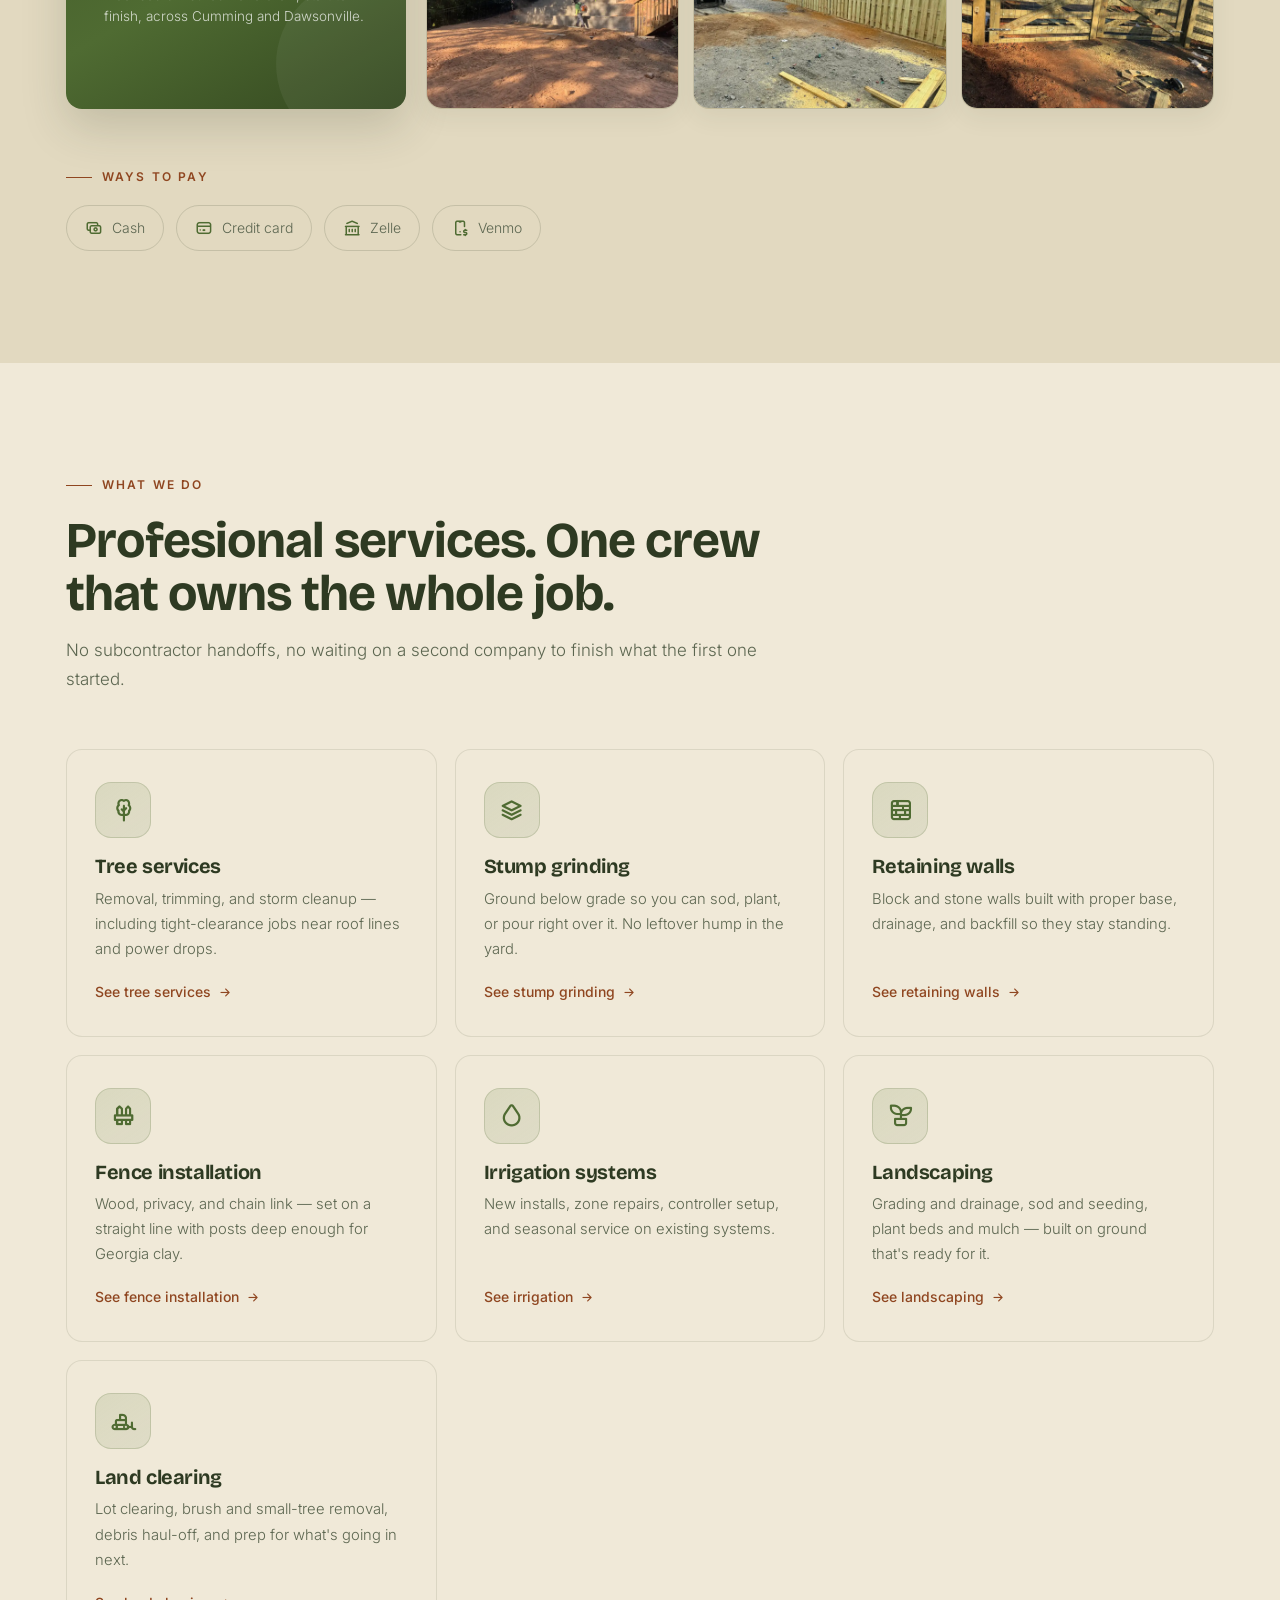
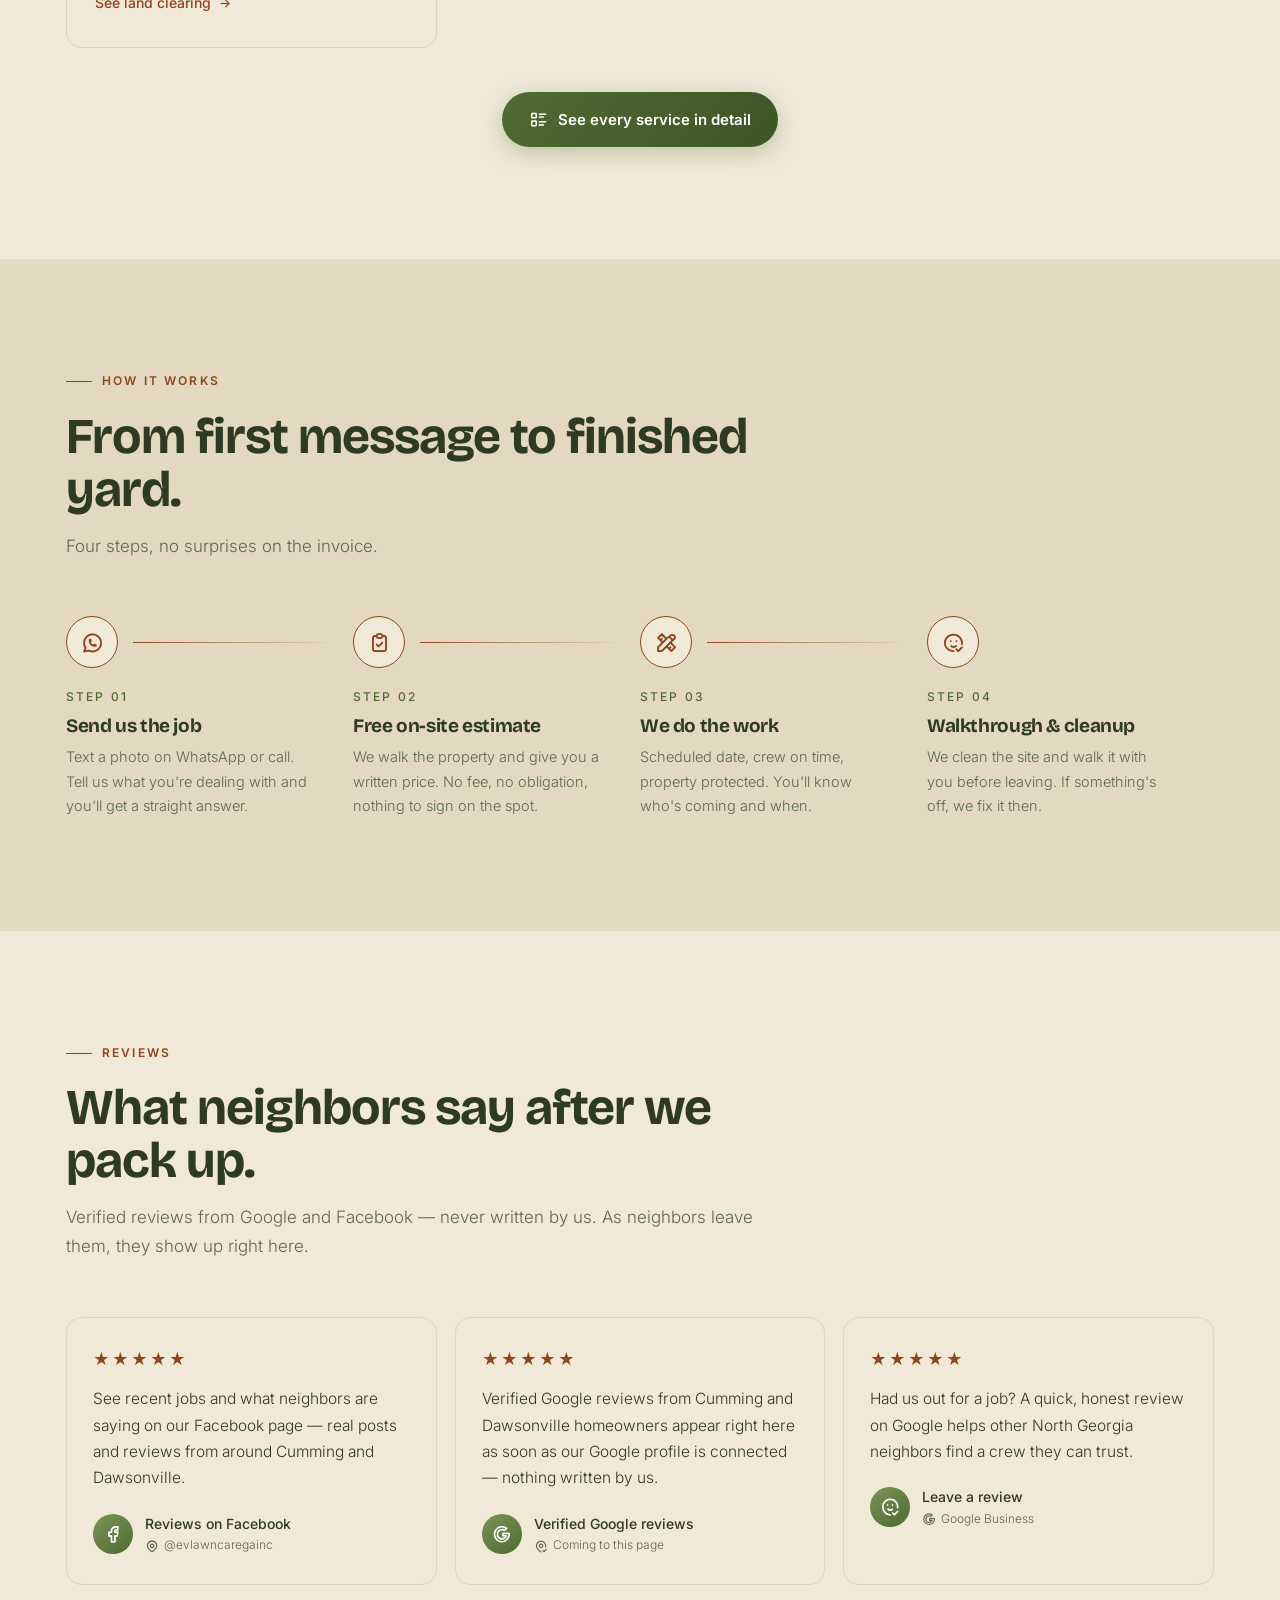
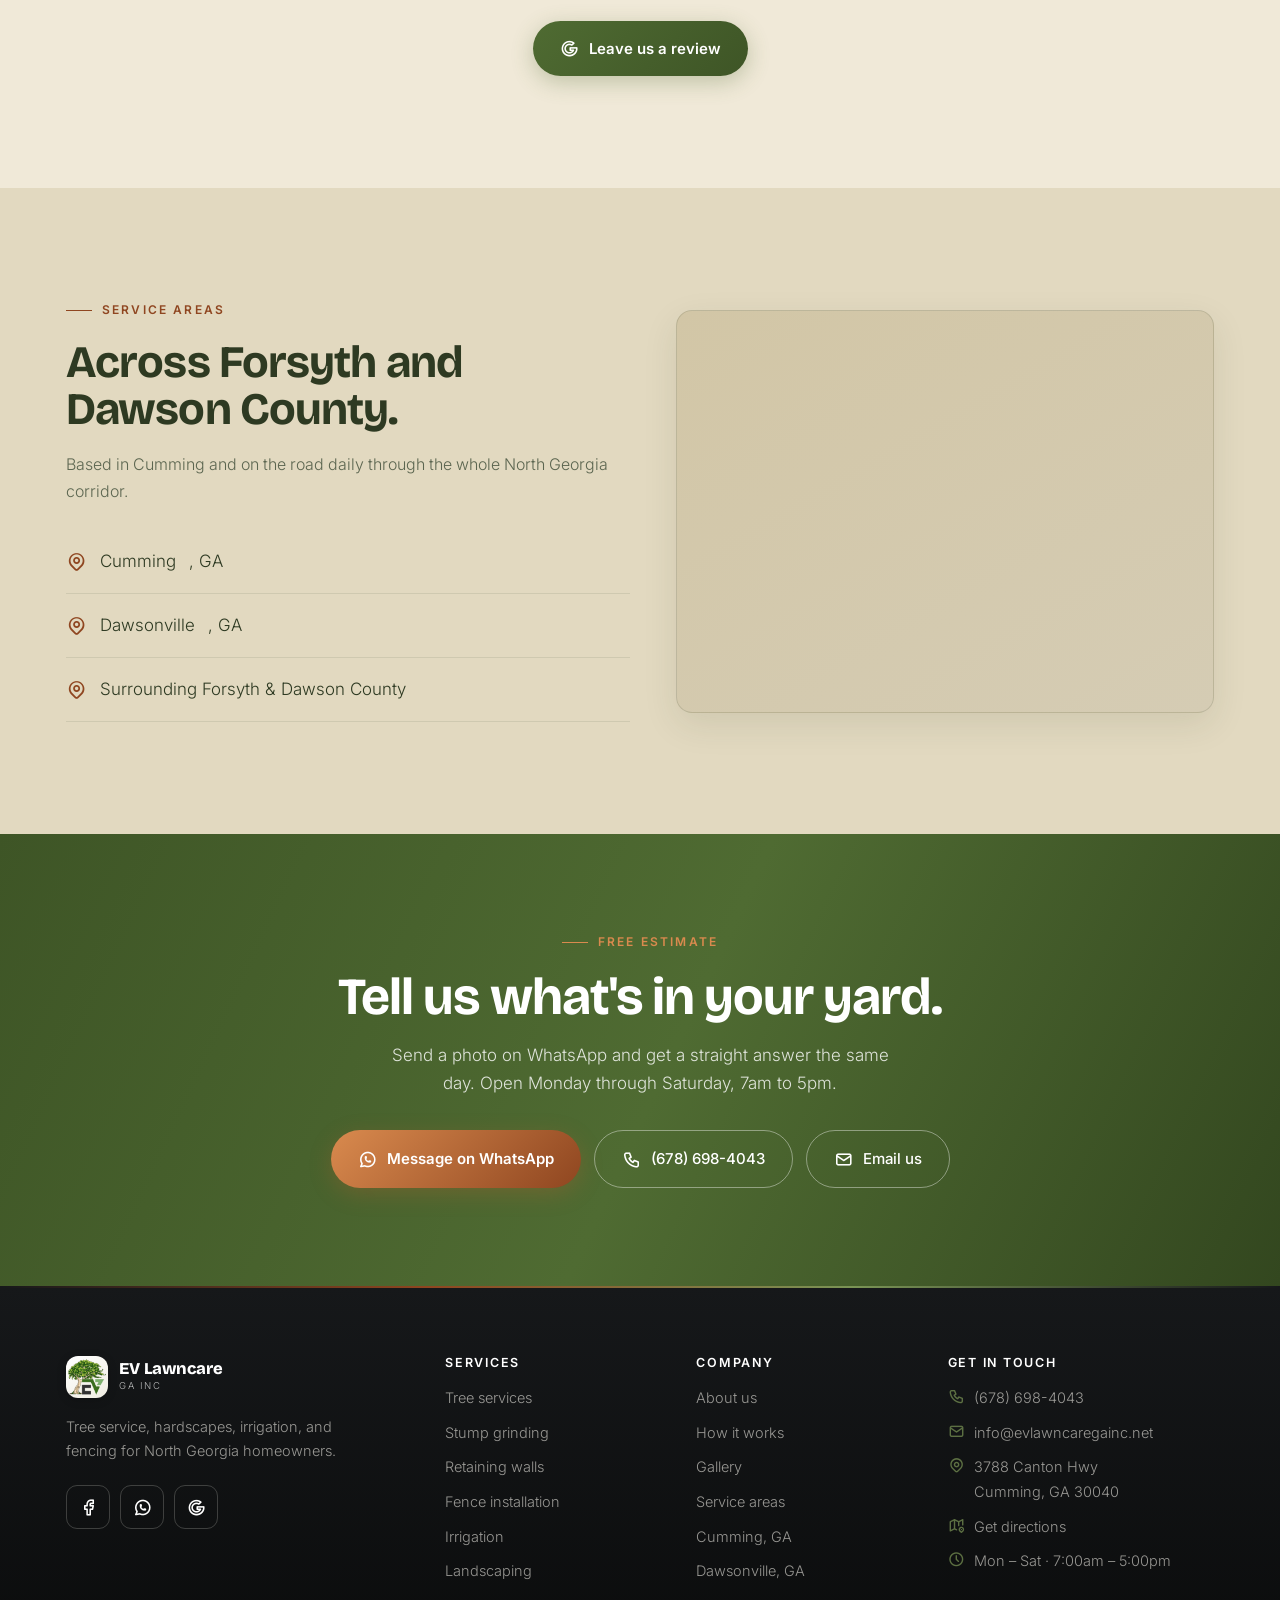
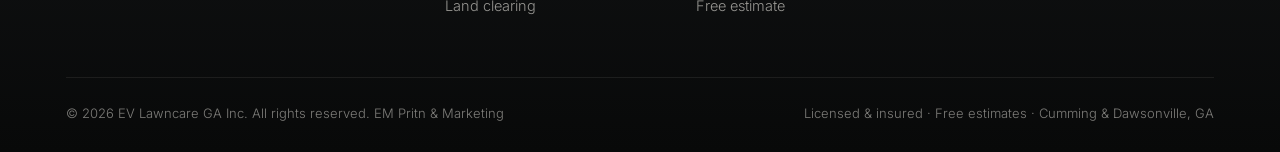
==== commit 22ac6af6: "Paginas nuevas: cumming-ga.html y dawsonville-ga.html (SEO local por ciudad) Sin hardscaping (el neg" ====
--- a/index.html
+++ b/index.html
@@ -513,6 +513,8 @@
           <li><a href="#process">How it works</a></li>
           <li><a href="gallery.html">Gallery</a></li>
           <li><a href="#areas">Service areas</a></li>
+          <li><a href="cumming-ga.html">Cumming, GA</a></li>
+          <li><a href="dawsonville-ga.html">Dawsonville, GA</a></li>
           <li><a href="#contact">Free estimate</a></li>
         </ul>
       </div>
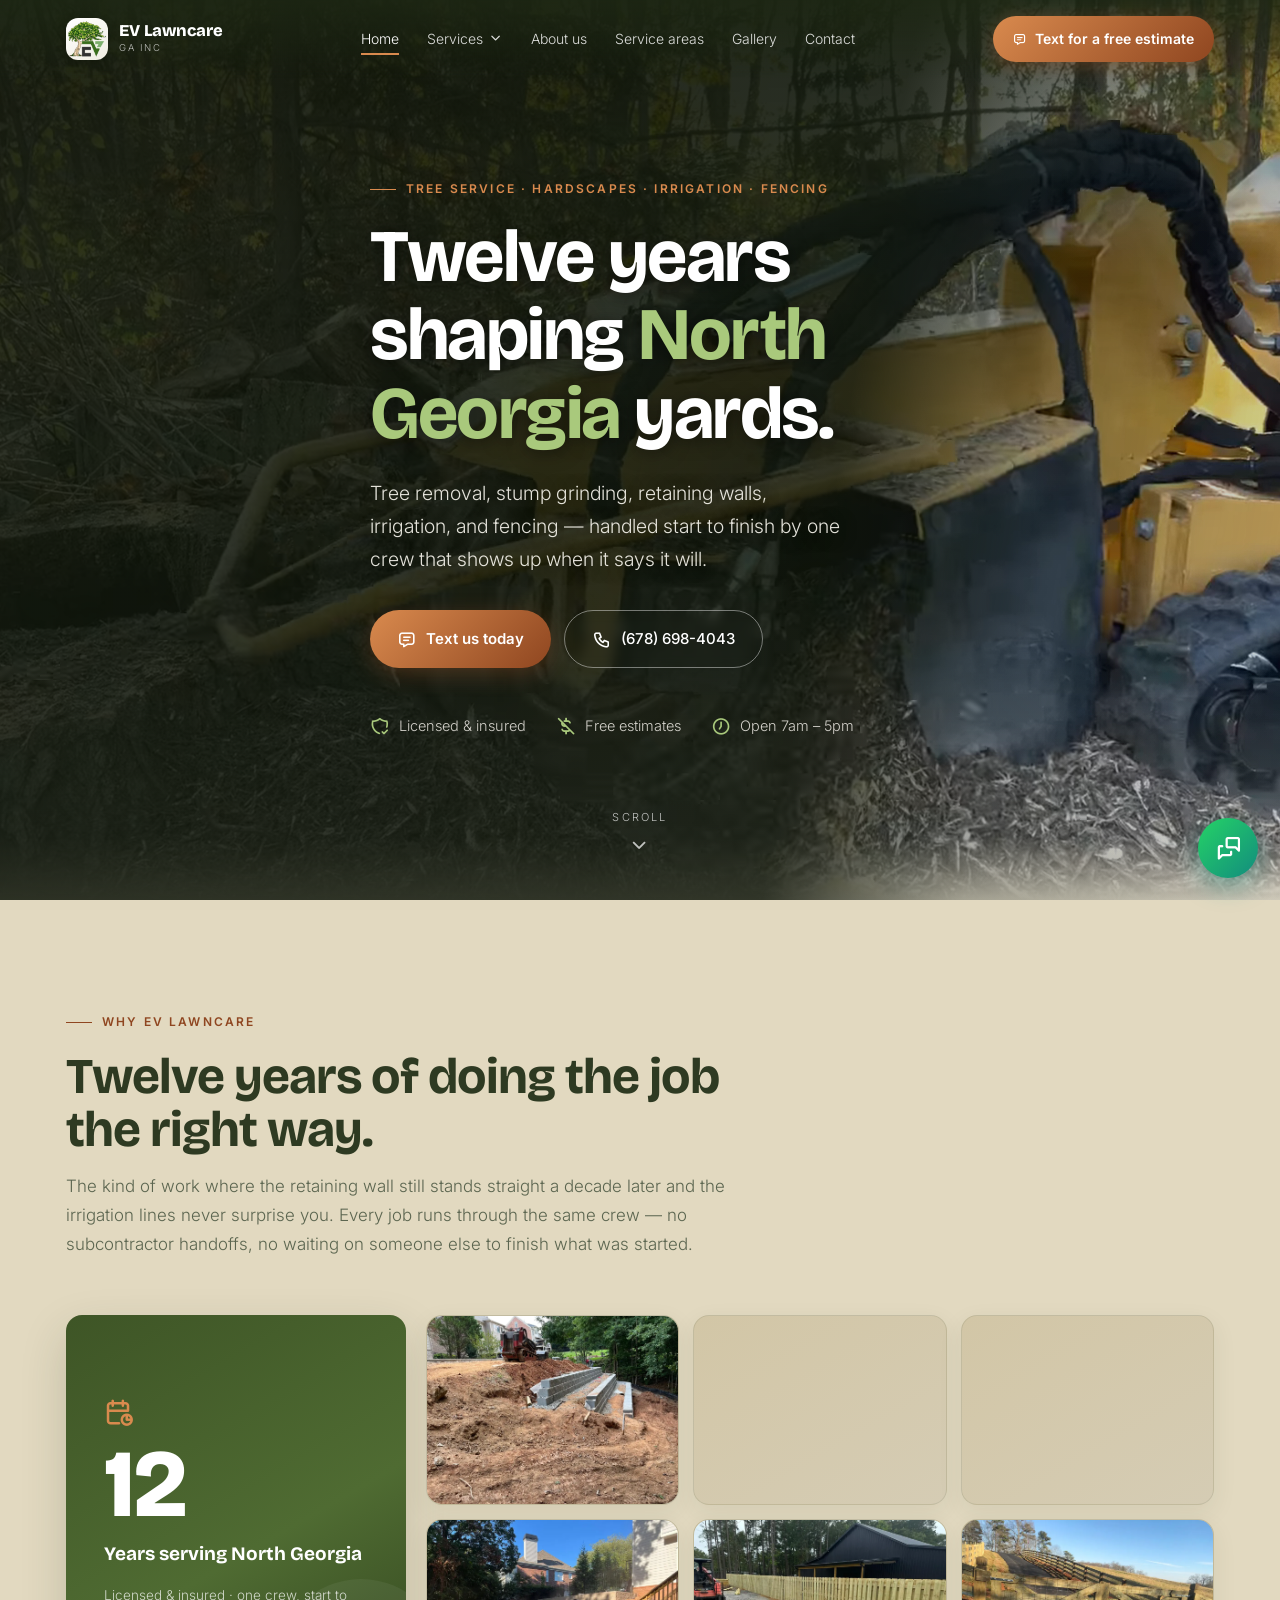
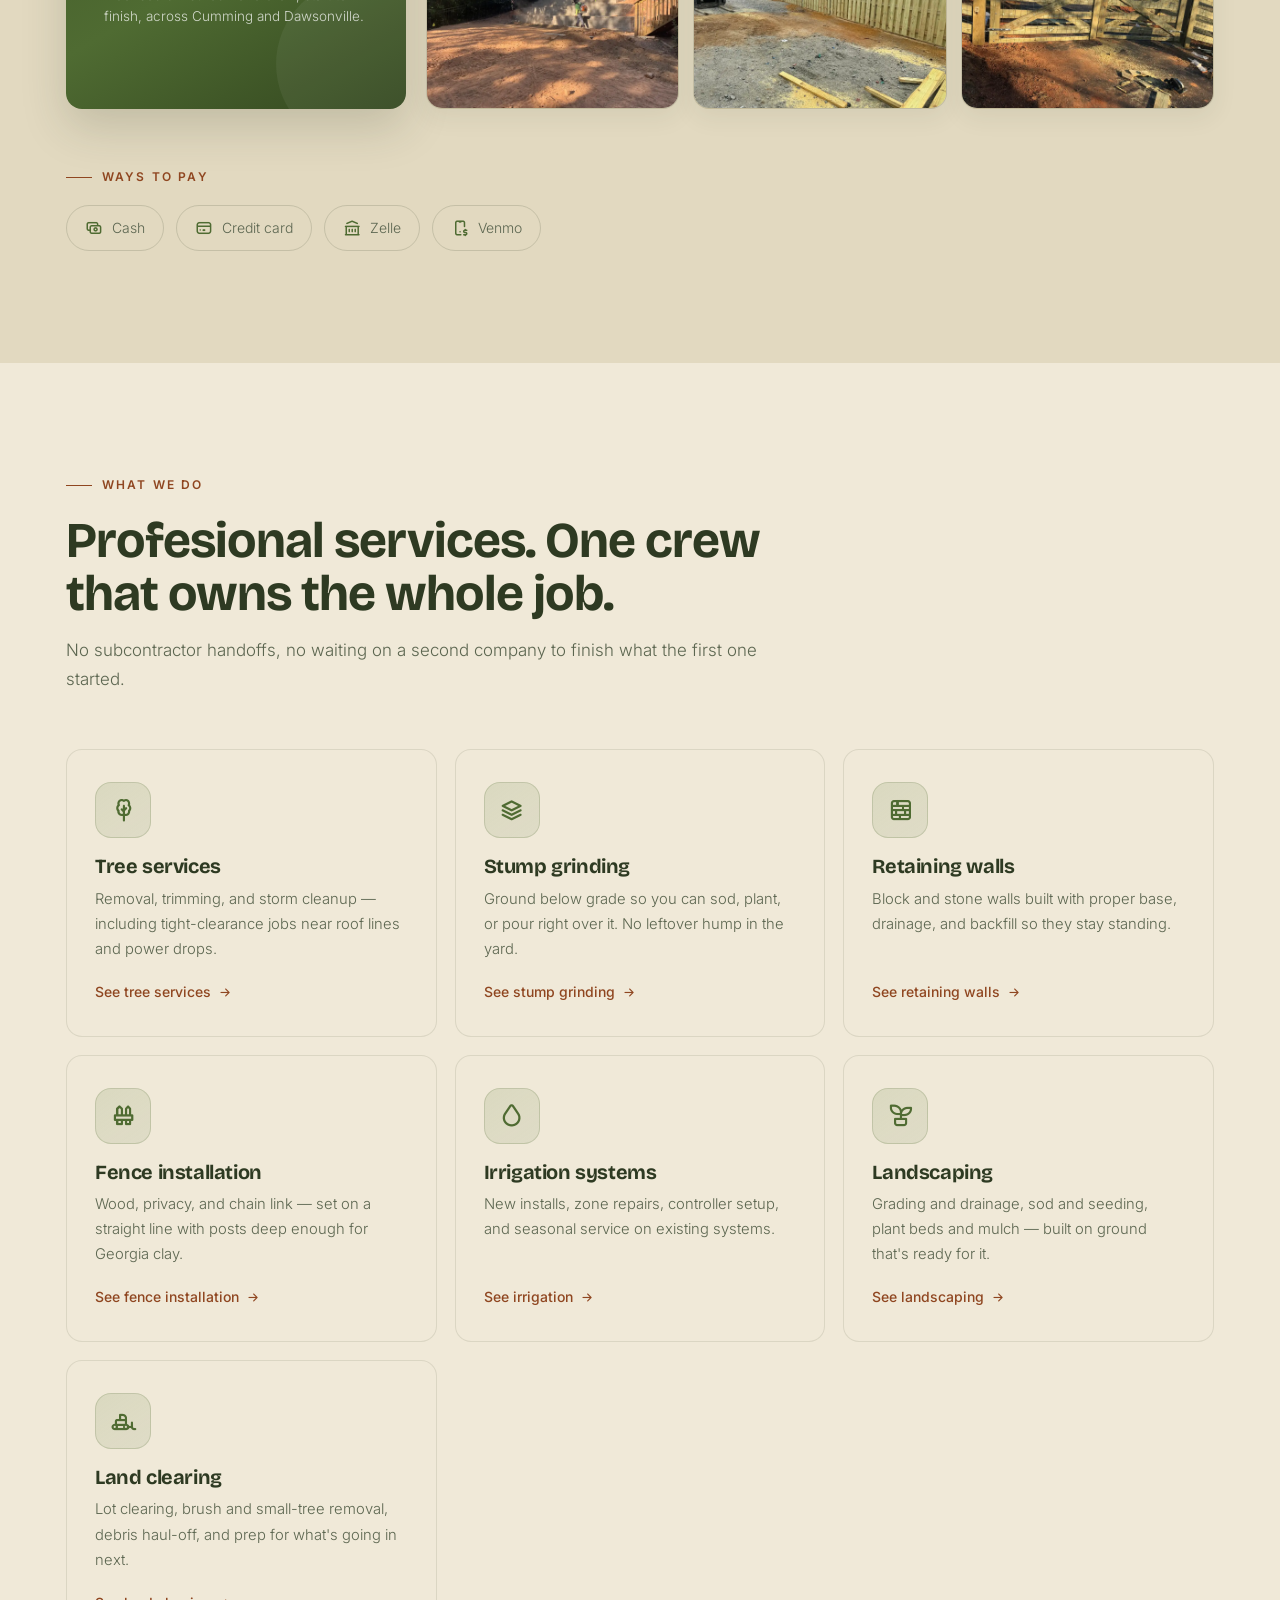
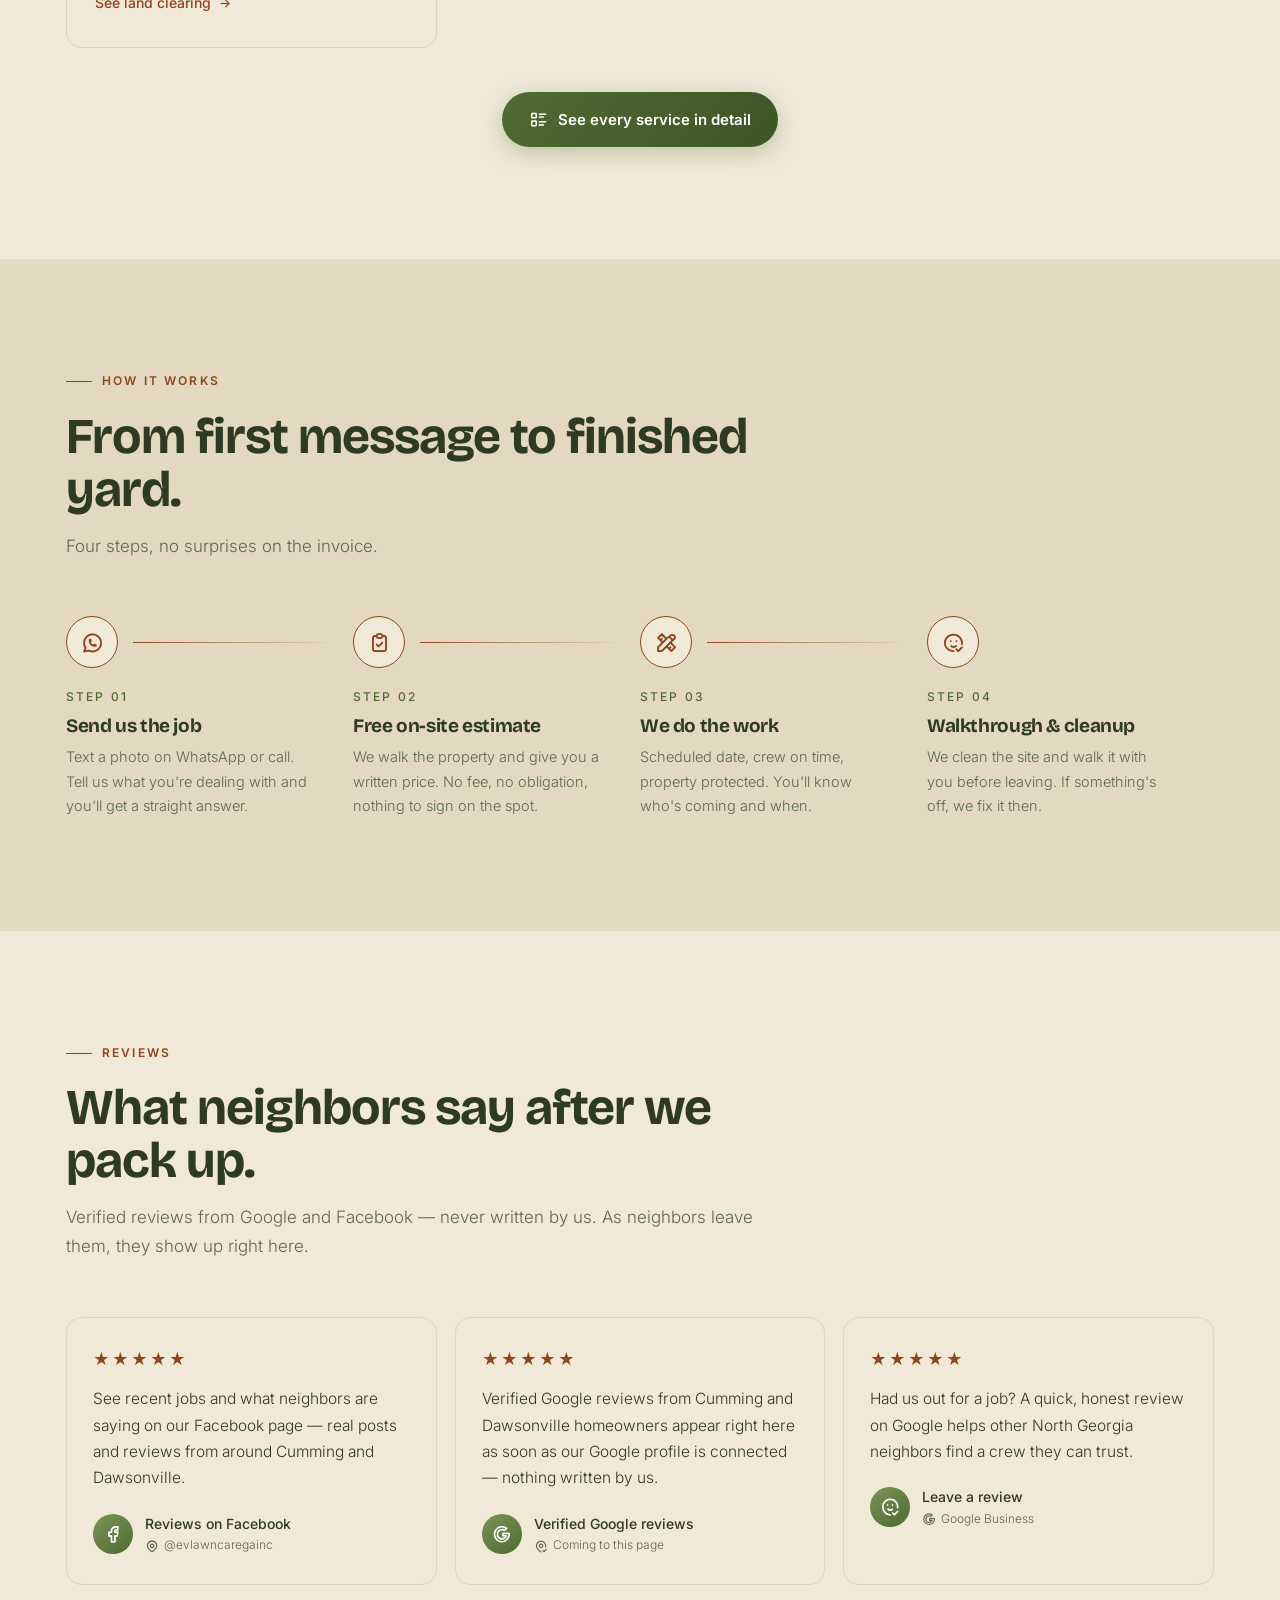
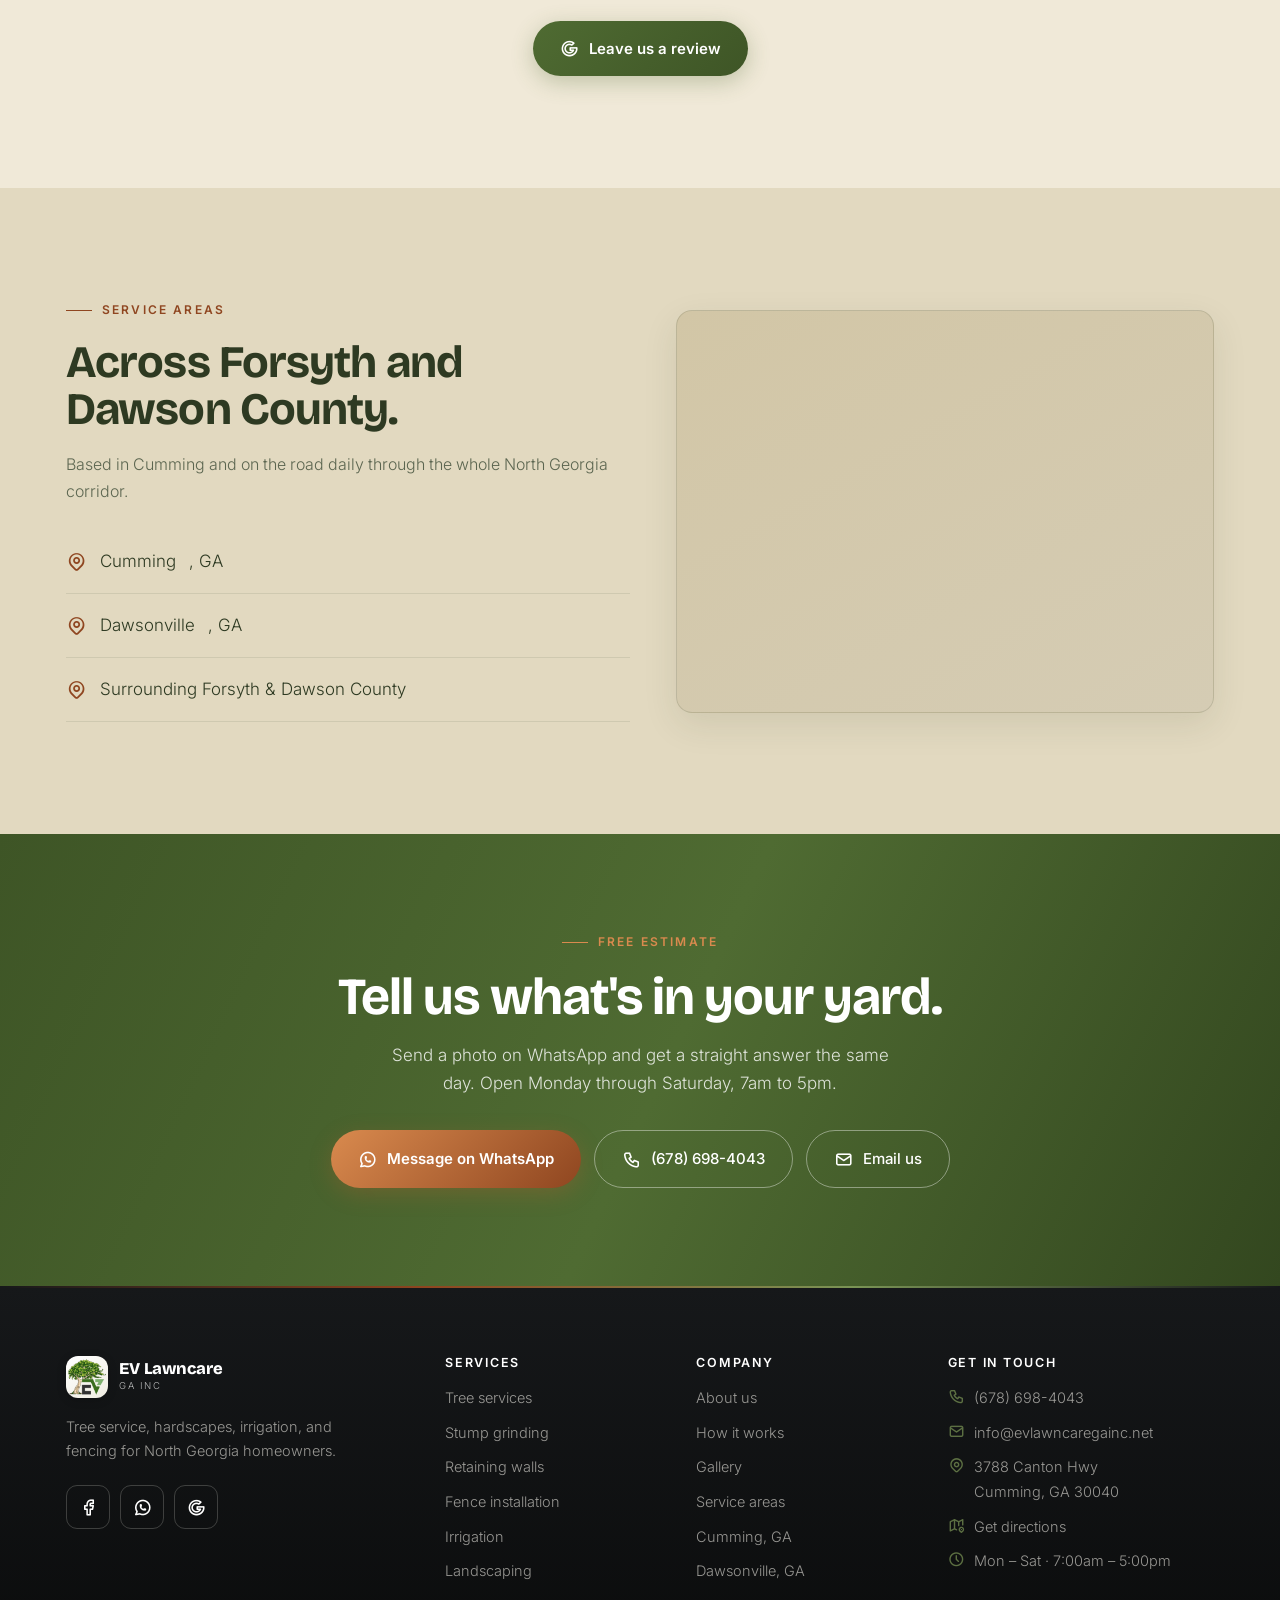
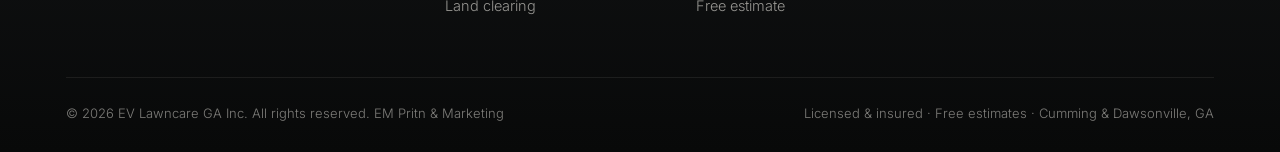
==== commit 9df03e2a: "Analytics: snippet GA4 en las 14 paginas + CSP que lo permite Snippet estandar gtag.js con ID placeh" ====
--- a/index.html
+++ b/index.html
@@ -161,6 +161,14 @@
  ]
 }
 </script>
+<!-- Google Analytics 4 (GA4) — reemplaza G-XXXXXXXXXX por el ID real de tu propiedad (Measurement ID). Debe ser identico en todas las paginas para que un find & replace del ID funcione de una. -->
+<script async src="https://www.googletagmanager.com/gtag/js?id=G-XXXXXXXXXX"></script>
+<script>
+  window.dataLayer = window.dataLayer || [];
+  function gtag(){dataLayer.push(arguments);}
+  gtag('js', new Date());
+  gtag('config', 'G-XXXXXXXXXX');
+</script>
 </head>
 <body>
 
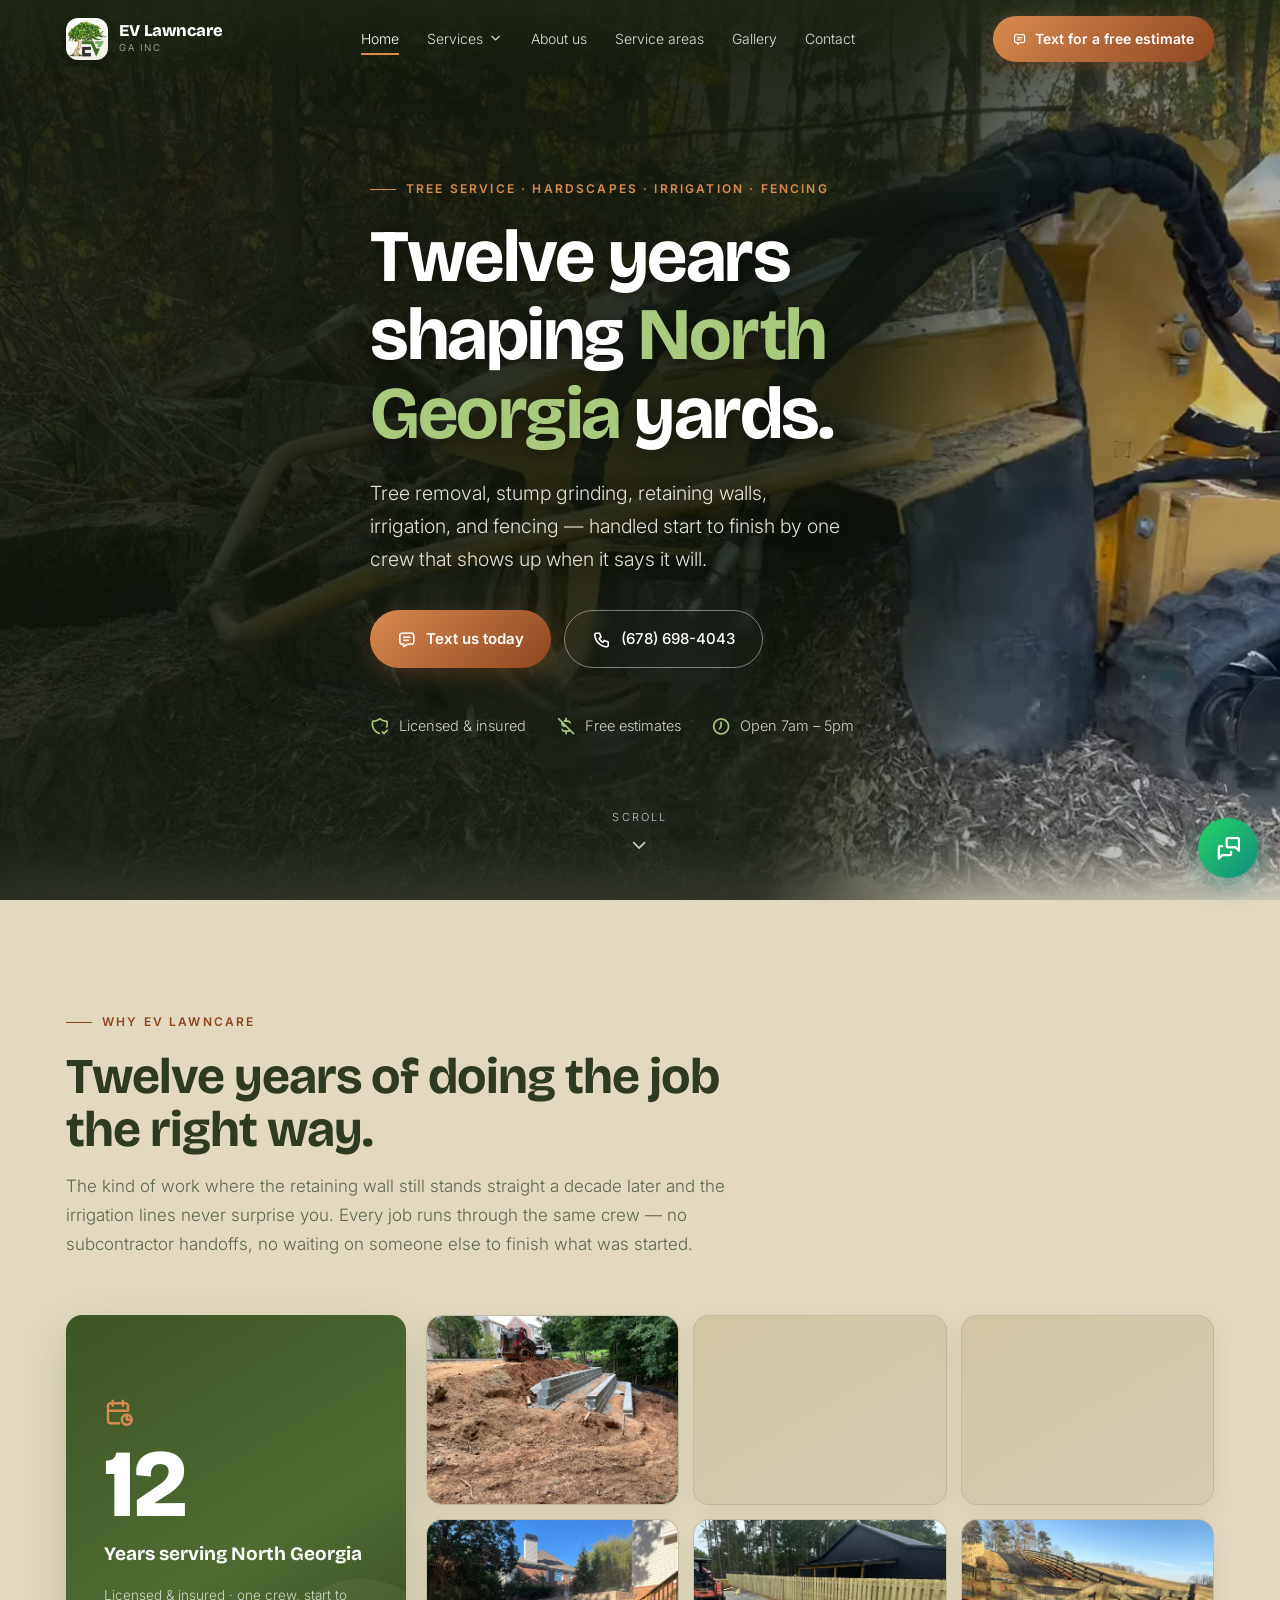
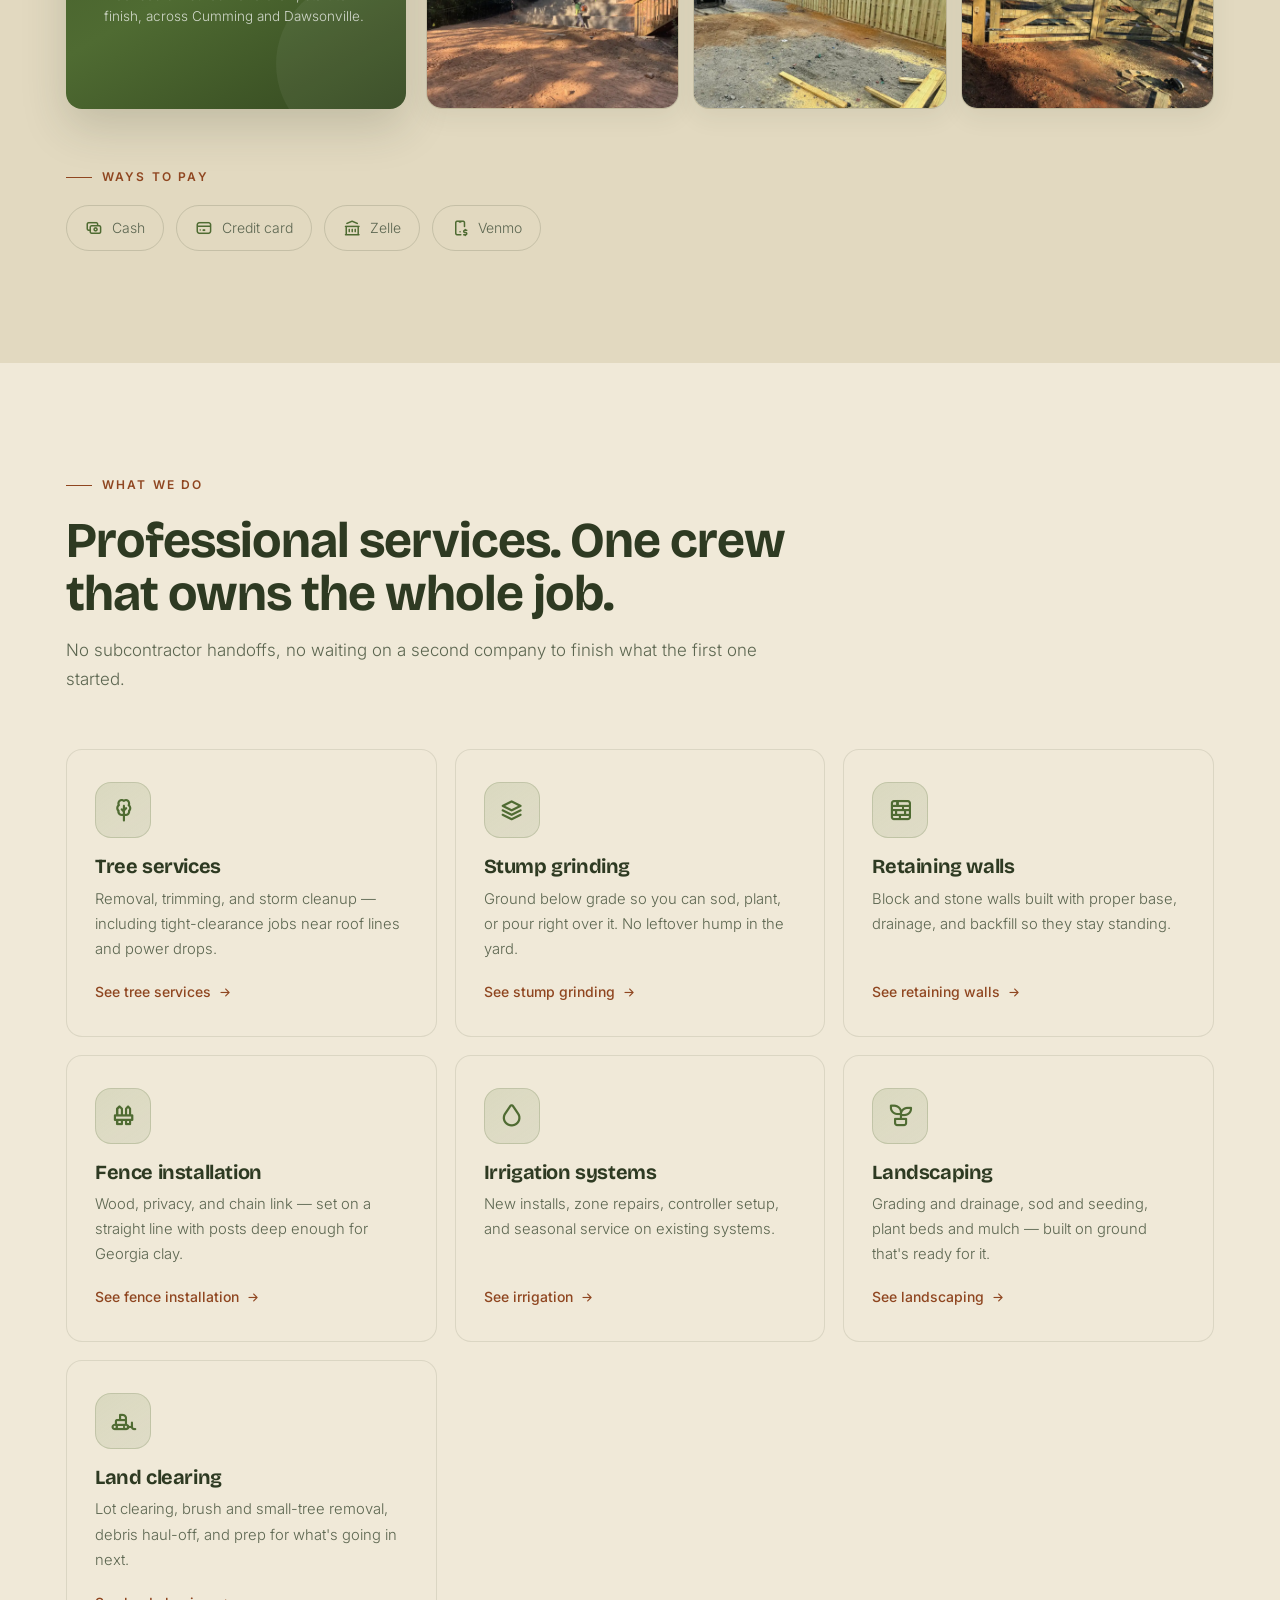
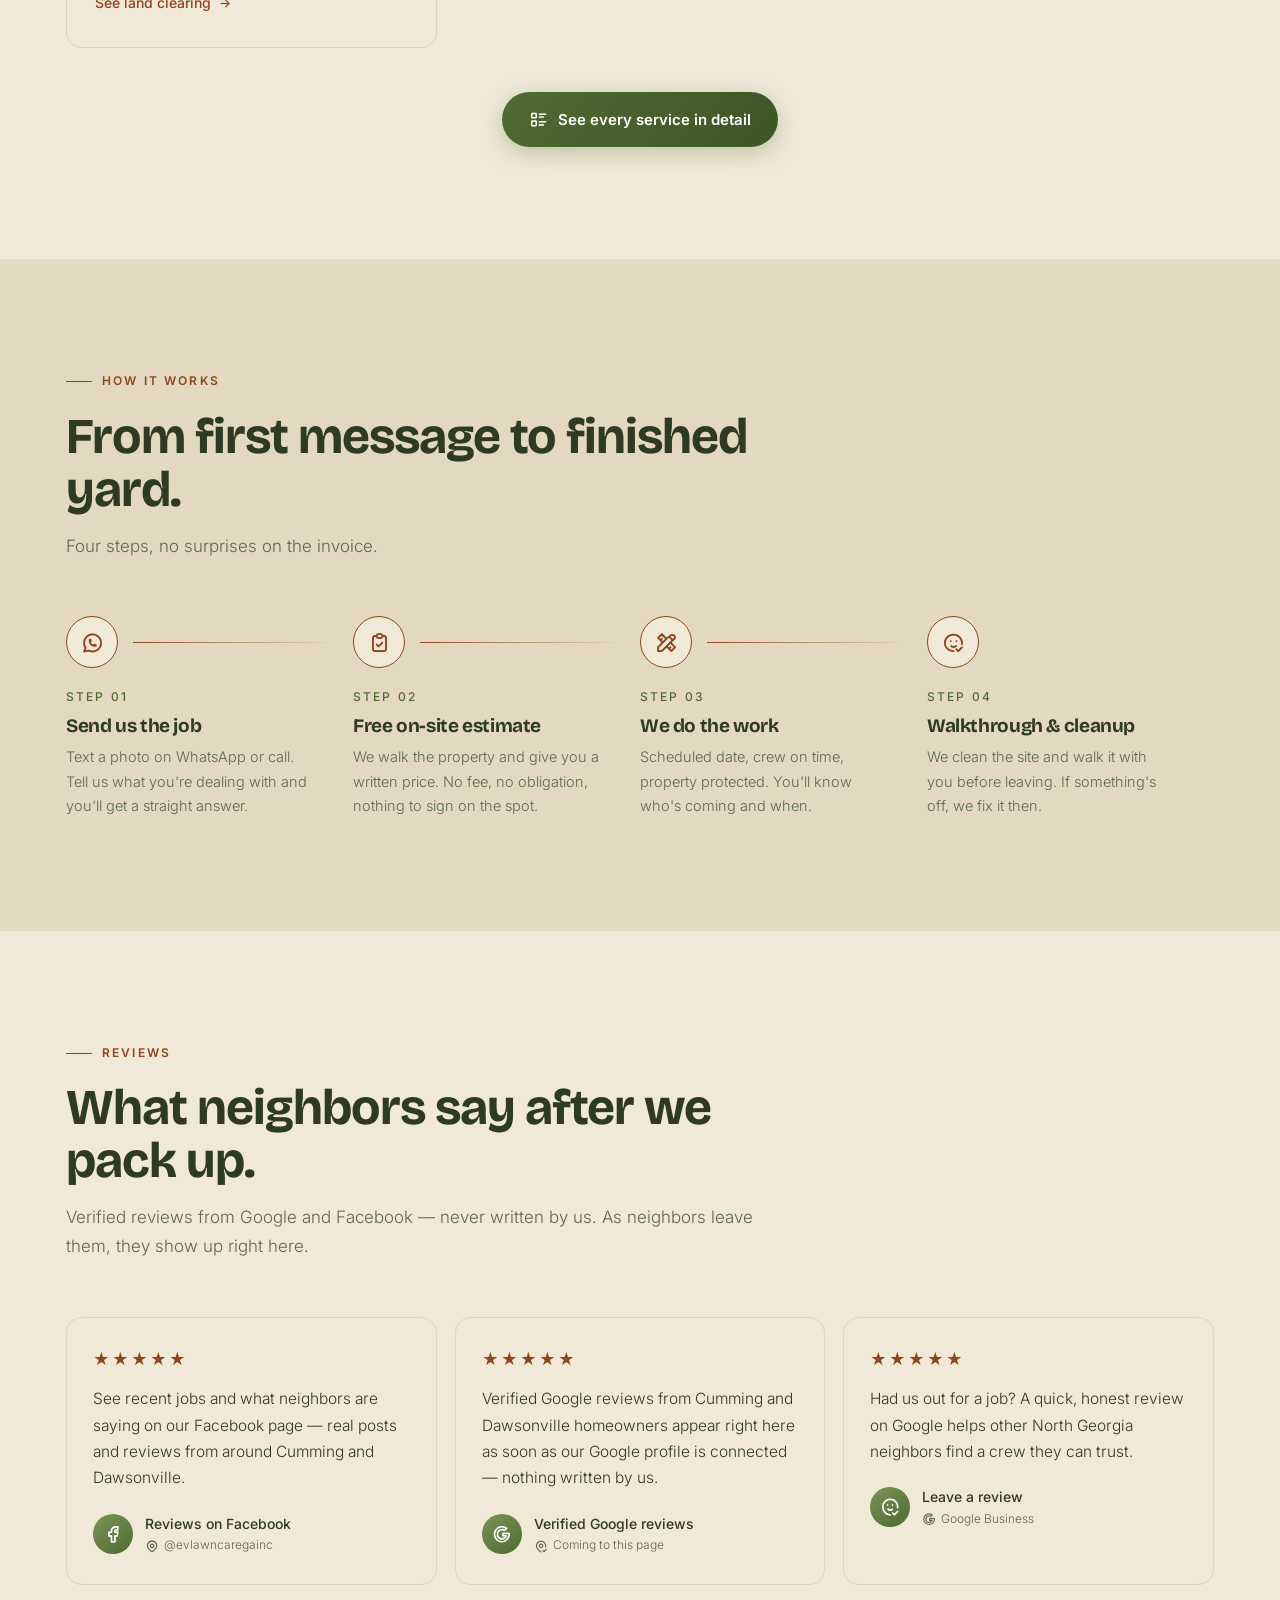
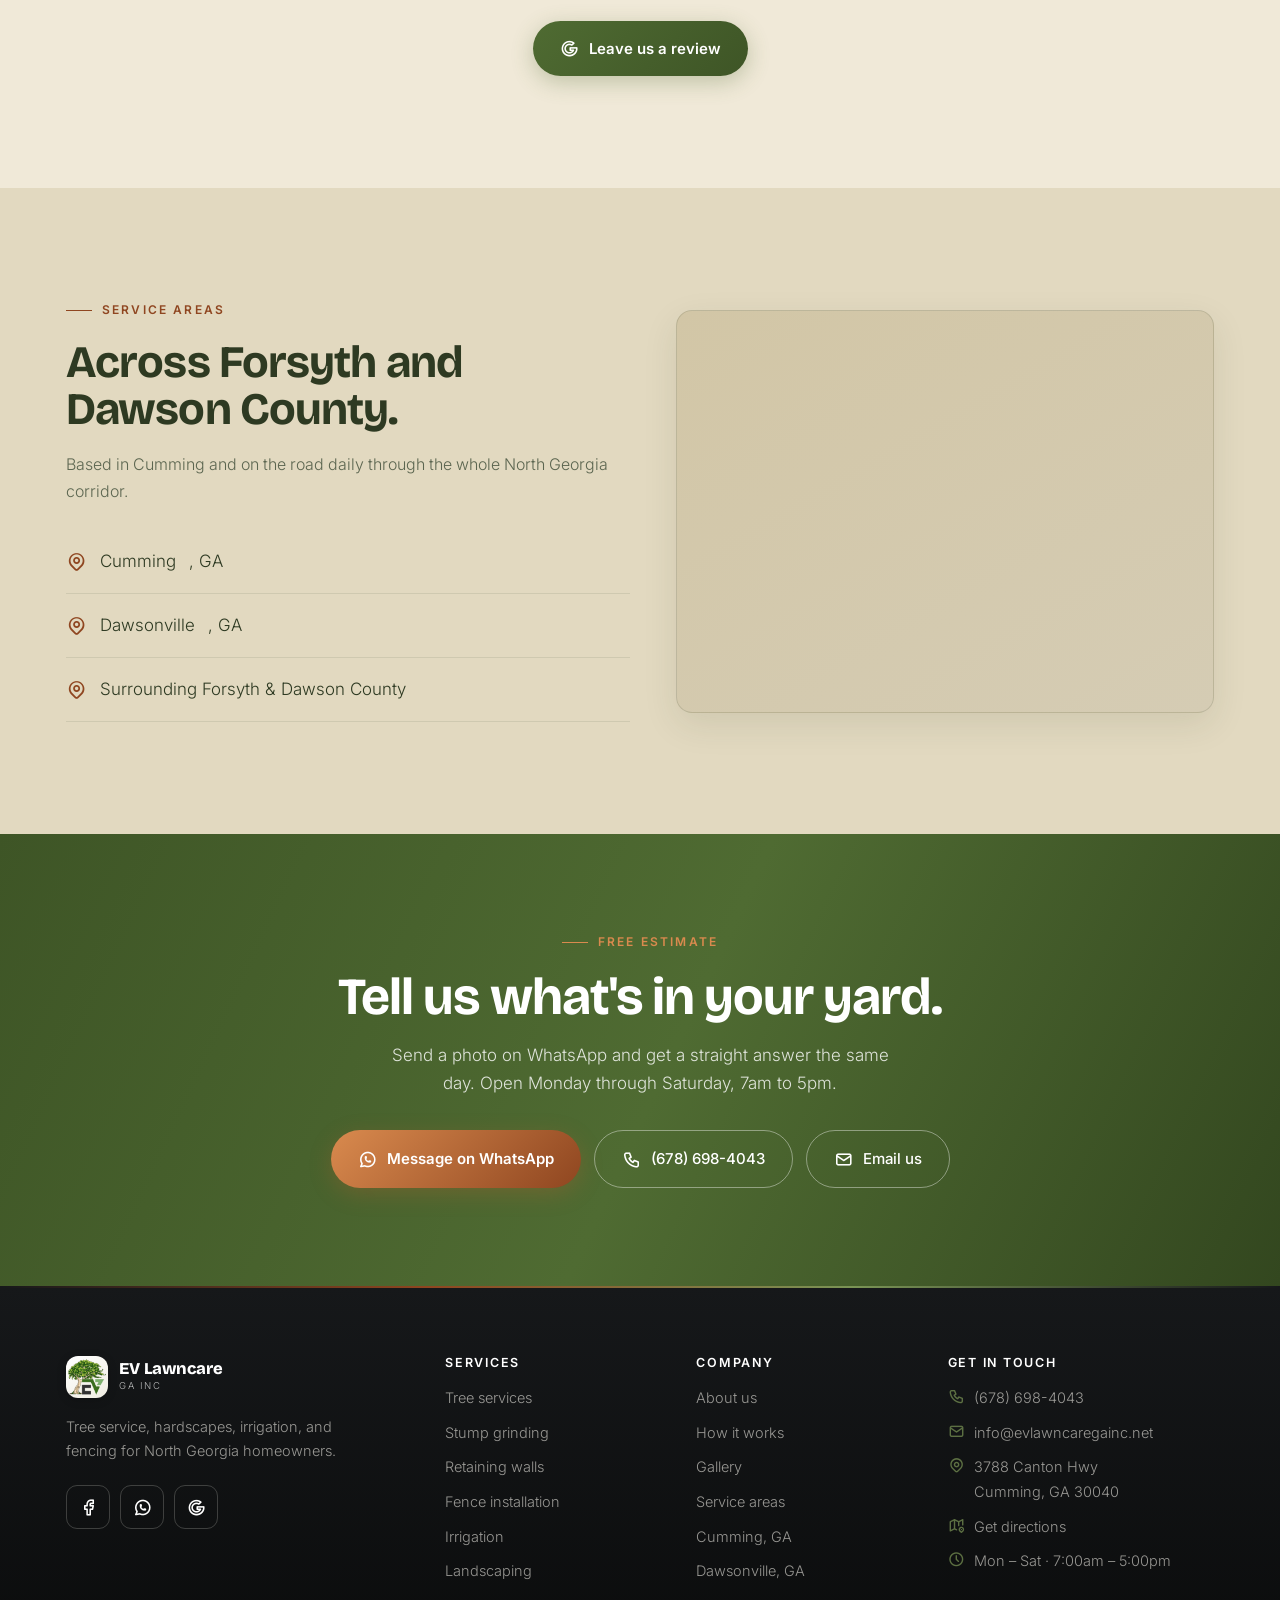
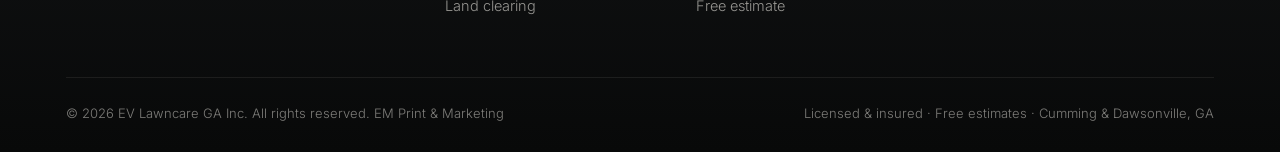
==== commit 74e022c9: "Fix: typos de index (Print, Professional) y botones de Google al CID real Corrige "EM Pritn"->"EM Pr" ====
--- a/index.html
+++ b/index.html
@@ -286,7 +286,7 @@
   <div class="wrap">
     <div class="sec-head reveal">
       <div class="eyebrow">What we do</div>
-      <h2>Profesional services. One crew that owns the whole job.</h2>
+      <h2>Professional services. One crew that owns the whole job.</h2>
       <p>No subcontractor handoffs, no waiting on a second company to finish what the first one started.</p>
     </div>
     <div class="svc-cards">
@@ -433,7 +433,7 @@
       <!-- Enlace provisional: búsqueda del negocio en Google Maps. Cuando exista el
            perfil de Google Business, reemplázalo por el enlace directo para dejar
            reseña (search.google.com/local/writereview?placeid=...). Ver la guía. -->
-      <a href="https://www.google.com/maps/search/?api=1&amp;query=EV%20Lawncare%20GA%20Inc%20Cumming%20GA" target="_blank" rel="noopener" class="btn btn-primary" id="leave-review"><i class="ti ti-brand-google"></i> Leave us a review</a>
+      <a href="https://www.google.com/maps/place/?cid=15132349286849089629" target="_blank" rel="noopener" class="btn btn-primary" id="leave-review"><i class="ti ti-brand-google"></i> Leave us a review</a>
     </div>
   </div>
 </section>
@@ -481,7 +481,7 @@
     <a class="cdock-btn cd-call" href="tel:6786984043" data-label="Call" aria-label="Call (678) 698-4043"><i class="ti ti-phone" aria-hidden="true"></i></a>
     <a class="cdock-btn cd-mail" href="mailto:info@evlawncaregainc.net" data-label="Email" aria-label="Email us"><i class="ti ti-mail" aria-hidden="true"></i></a>
     <a class="cdock-btn cd-fb" href="https://www.facebook.com/evlawncaregainc" target="_blank" rel="noopener noreferrer" data-label="Facebook" aria-label="Visit our Facebook page"><i class="ti ti-brand-facebook" aria-hidden="true"></i></a>
-    <a class="cdock-btn cd-gg" href="https://www.google.com/maps/search/?api=1&amp;query=EV%20Lawncare%20GA%20Inc%20Cumming%20GA" target="_blank" rel="noopener noreferrer" data-label="Reviews" aria-label="EV Lawncare on Google"><i class="ti ti-brand-google" aria-hidden="true"></i></a>
+    <a class="cdock-btn cd-gg" href="https://www.google.com/maps/place/?cid=15132349286849089629" target="_blank" rel="noopener noreferrer" data-label="Reviews" aria-label="EV Lawncare on Google"><i class="ti ti-brand-google" aria-hidden="true"></i></a>
     <a class="cdock-btn cd-dir" href="https://www.google.com/maps/dir/?api=1&amp;destination=3788+Canton+Hwy%2C+Cumming%2C+GA+30040" target="_blank" rel="noopener noreferrer" data-label="Directions" aria-label="Get directions"><i class="ti ti-map-2" aria-hidden="true"></i></a>
   </div>
   <button class="cdock-toggle" type="button" aria-expanded="false" aria-controls="cdock" aria-label="Open contact options"><i class="ti ti-messages cdock-i-open" aria-hidden="true"></i><i class="ti ti-x cdock-i-close" aria-hidden="true"></i></button>
@@ -499,7 +499,7 @@
         <div class="foot-social">
           <a href="https://www.facebook.com/evlawncaregainc" target="_blank" rel="noopener noreferrer" aria-label="Facebook"><i class="ti ti-brand-facebook"></i></a>
           <a href="https://wa.me/16786984043" aria-label="WhatsApp"><i class="ti ti-brand-whatsapp"></i></a>
-          <a href="https://www.google.com/maps/search/?api=1&amp;query=EV%20Lawncare%20GA%20Inc%20Cumming%20GA" target="_blank" rel="noopener noreferrer" aria-label="EV Lawncare on Google"><i class="ti ti-brand-google"></i></a>
+          <a href="https://www.google.com/maps/place/?cid=15132349286849089629" target="_blank" rel="noopener noreferrer" aria-label="EV Lawncare on Google"><i class="ti ti-brand-google"></i></a>
         </div>
       </div>
       <div class="foot-col">
@@ -538,7 +538,7 @@
       </div>
     </div>
     <div class="foot-bottom">
-      <span>© 2026 <span class="notranslate" translate="no">EV Lawncare GA Inc</span>. All rights reserved. EM Pritn & Marketing</span>
+      <span>© 2026 <span class="notranslate" translate="no">EV Lawncare GA Inc</span>. All rights reserved. EM Print & Marketing</span>
       <span>Licensed &amp; insured · Free estimates · <span class="notranslate" translate="no">Cumming</span> &amp; <span class="notranslate" translate="no">Dawsonville</span>, GA</span>
     </div>
   </div>
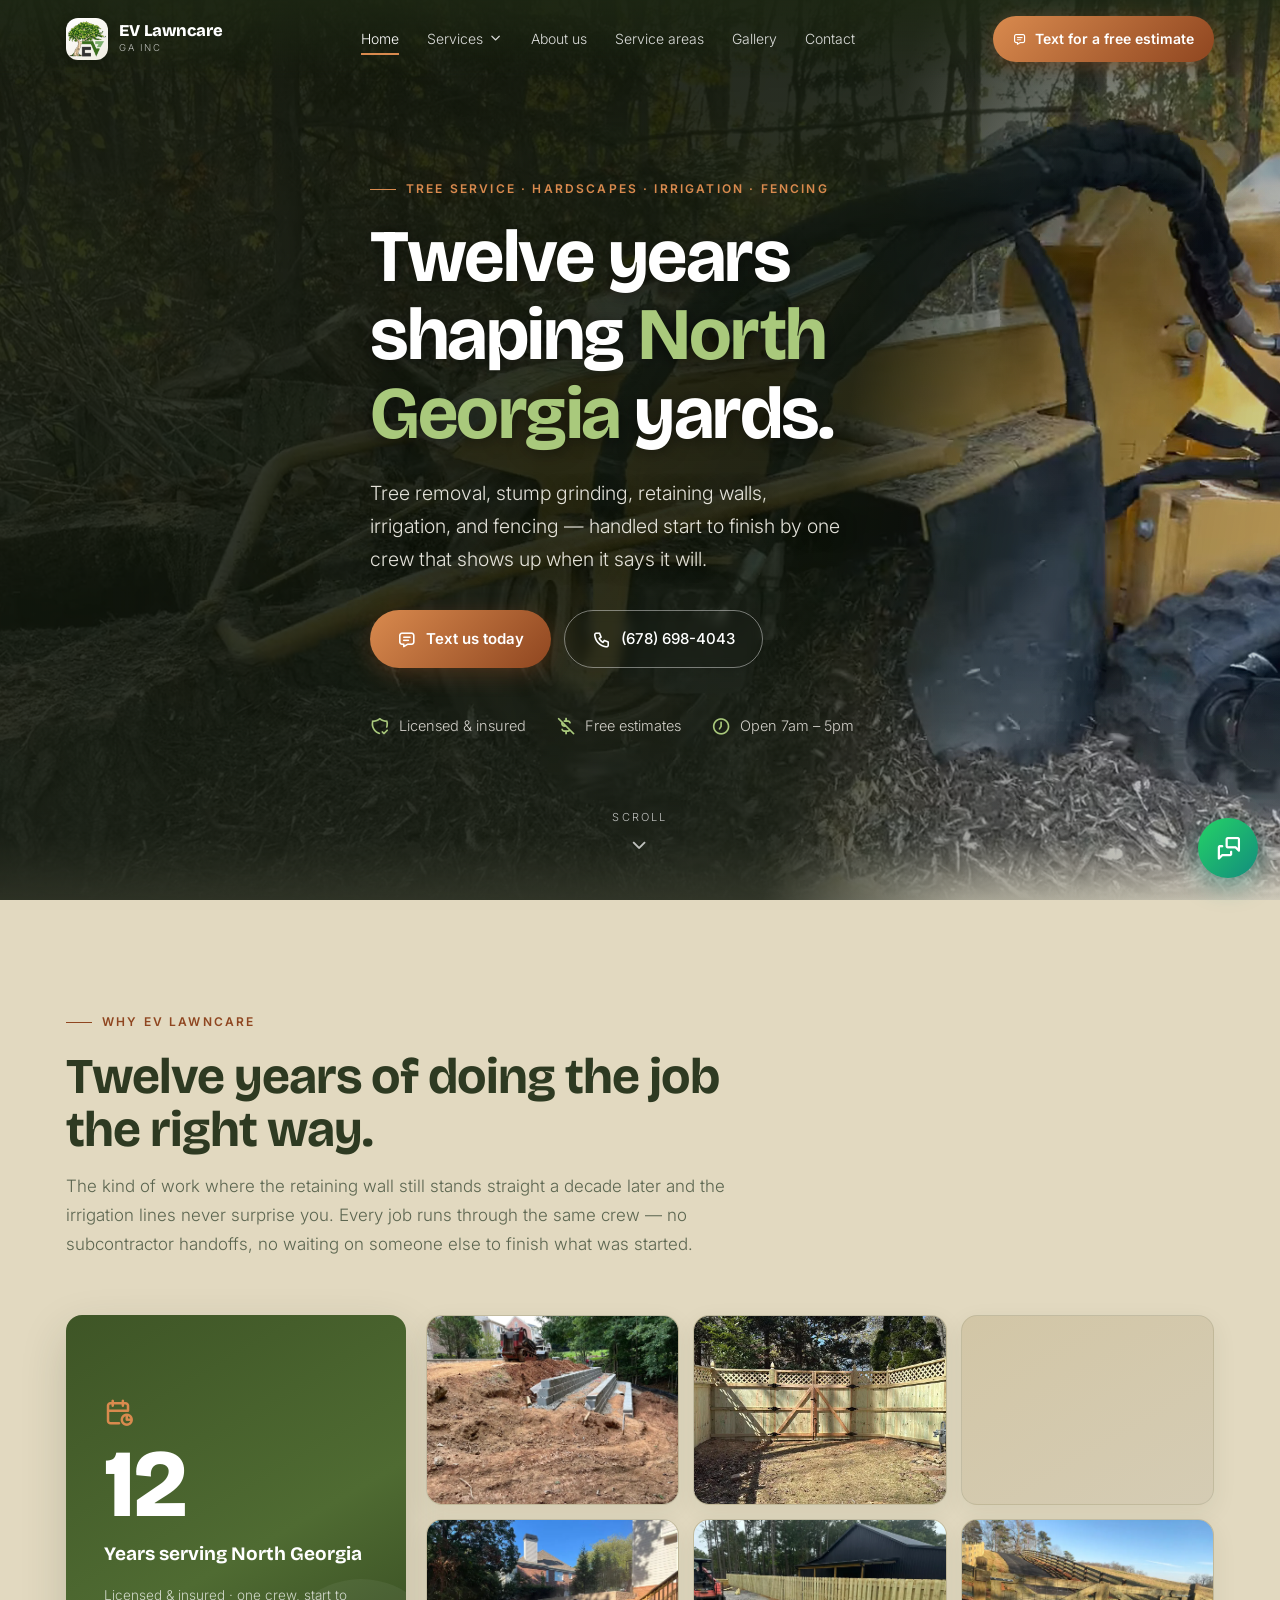
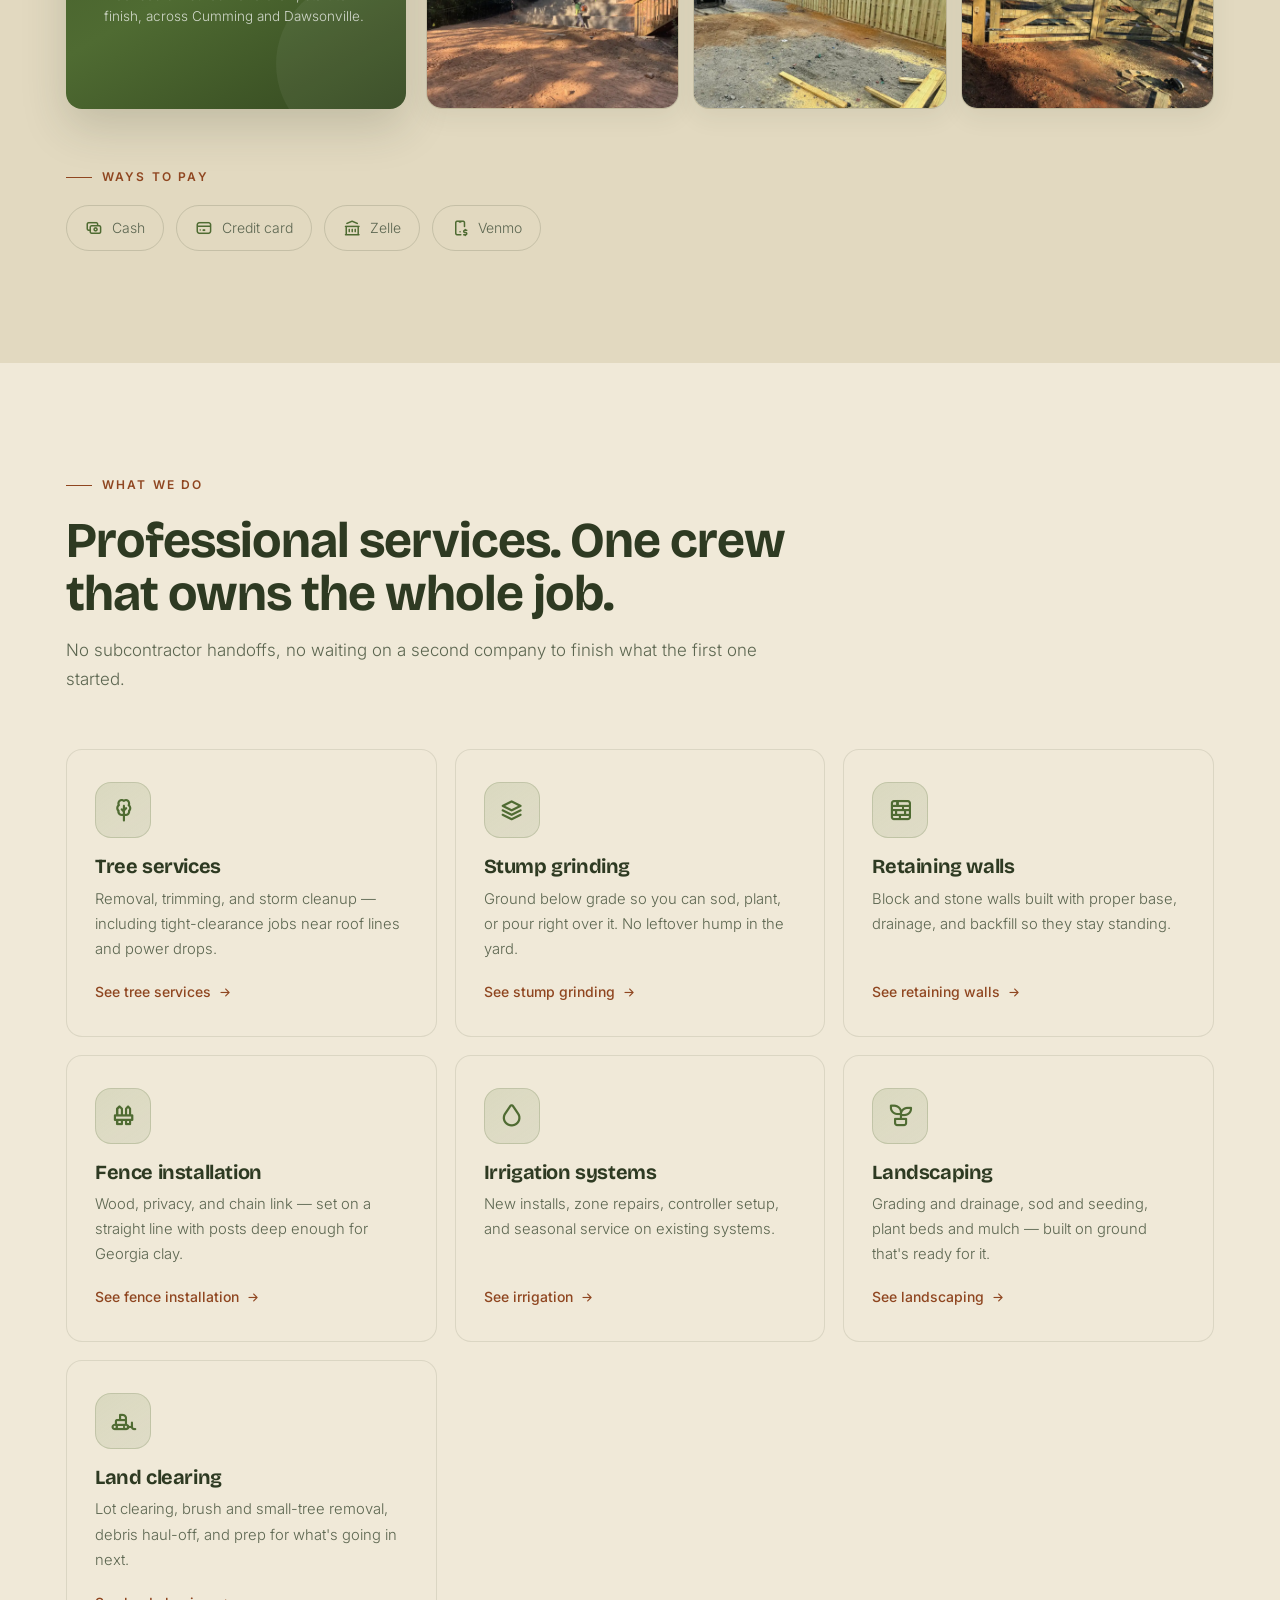
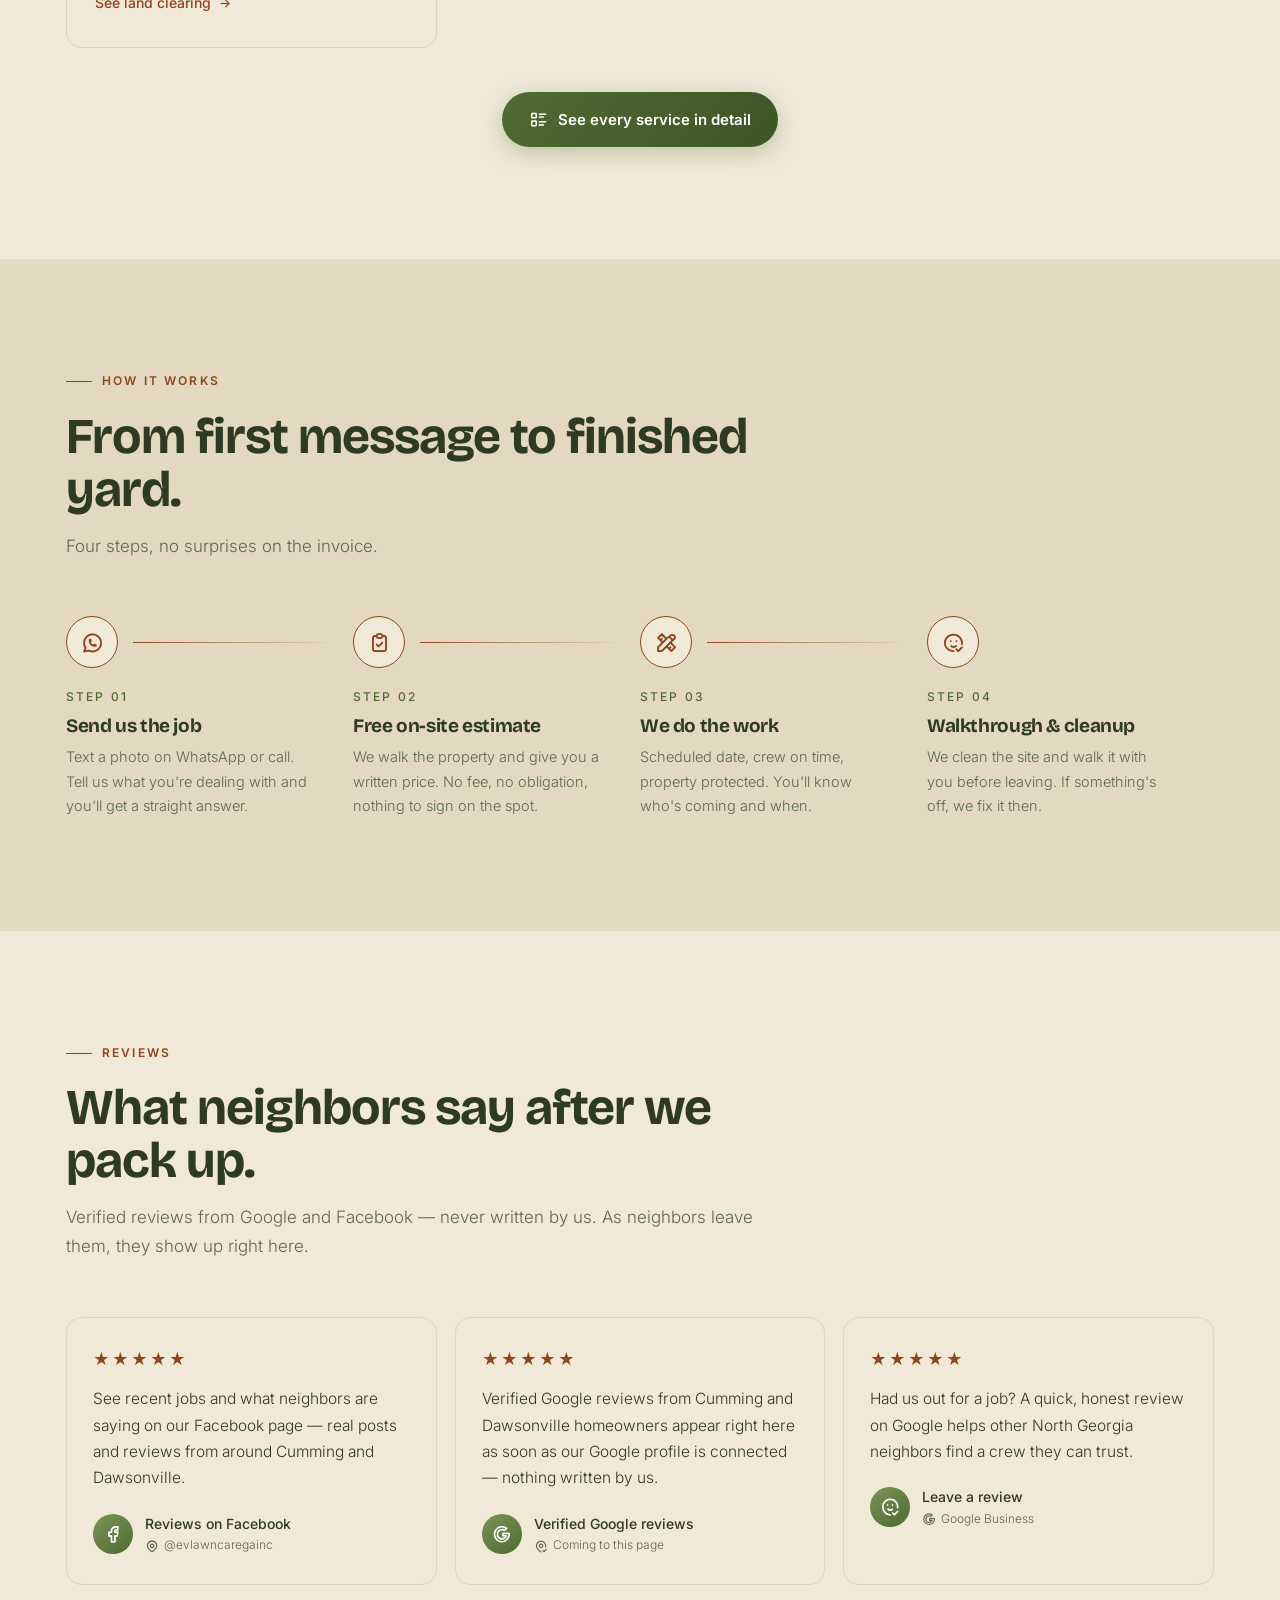
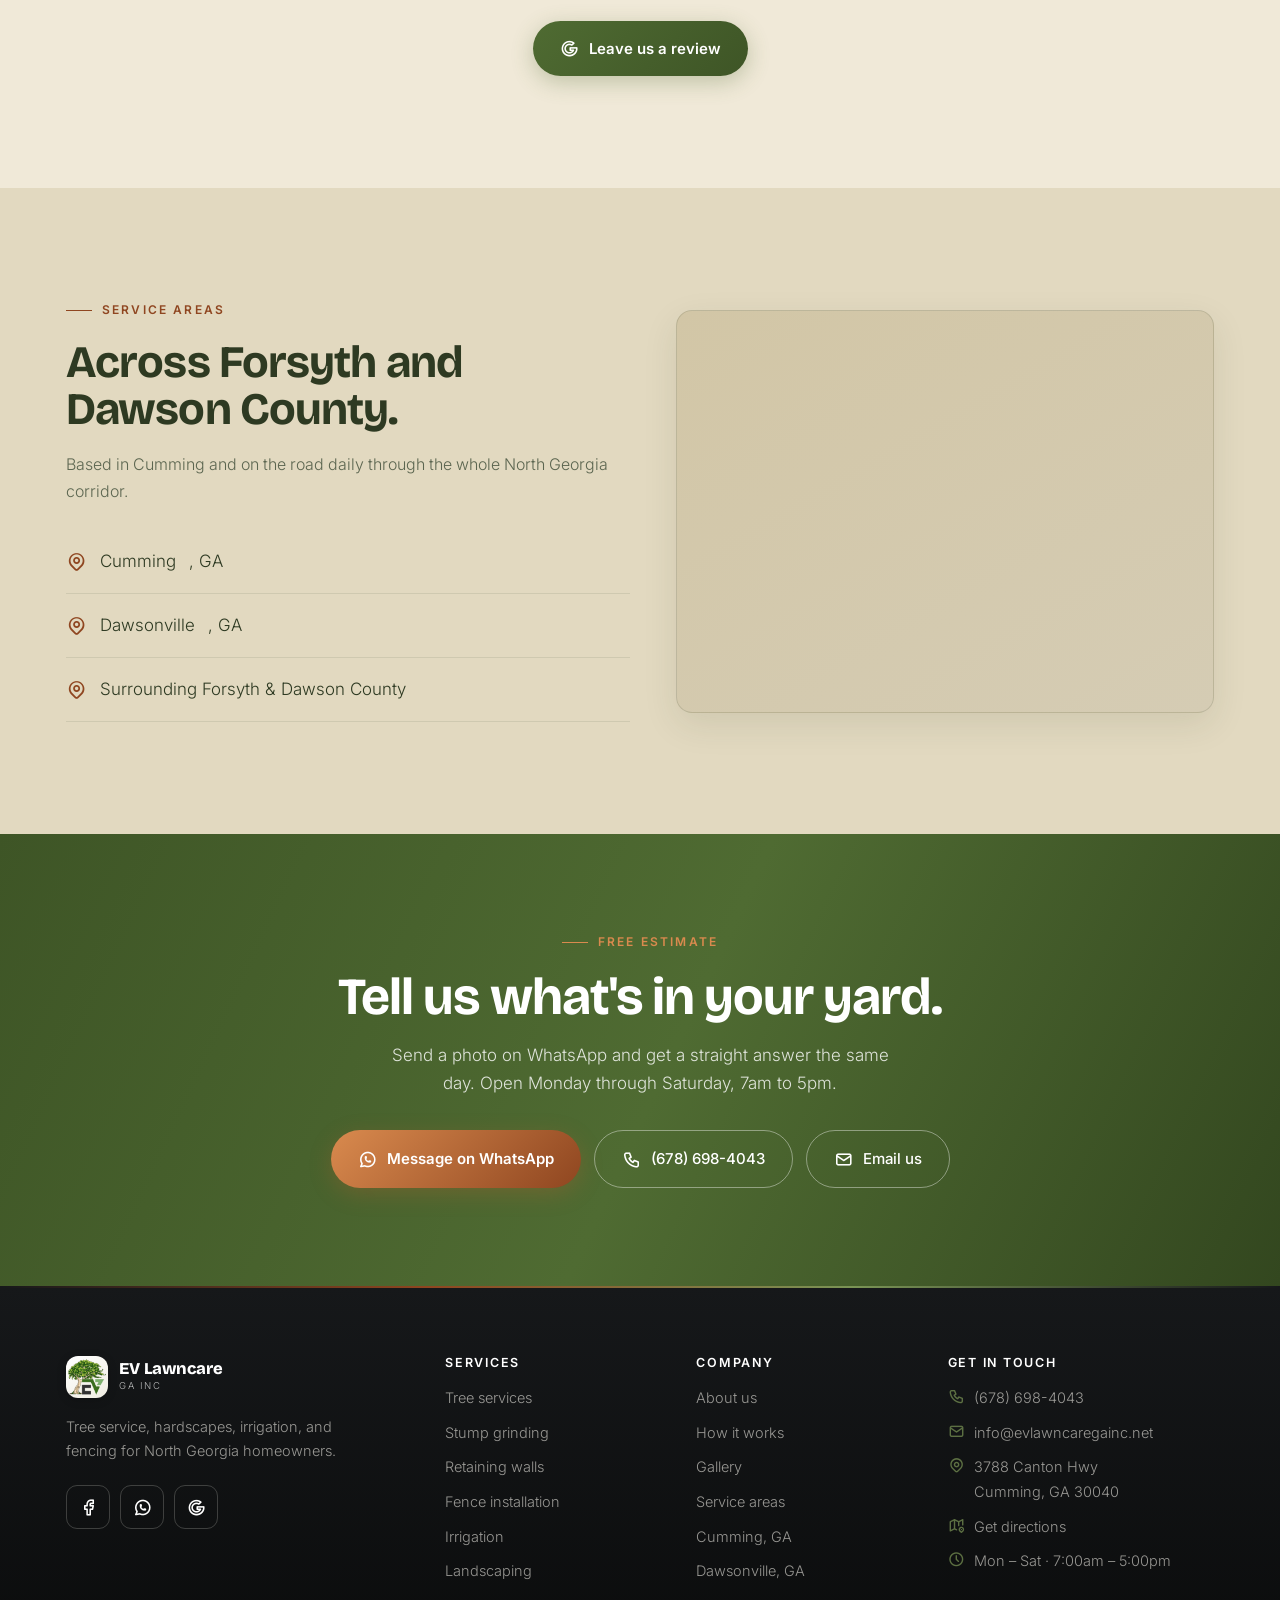
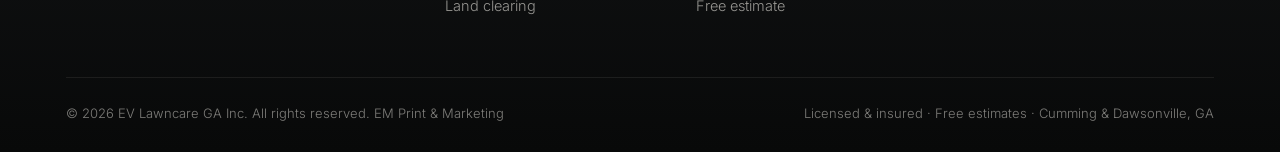
==== commit 5c0e0a4f: "Analytics: fijar el Measurement ID real de GA4 (G-ZB6JL4V24F) Reemplaza el placeholder G-XXXXXXXXXX " ====
--- a/index.html
+++ b/index.html
@@ -161,13 +161,13 @@
  ]
 }
 </script>
-<!-- Google Analytics 4 (GA4) — reemplaza G-XXXXXXXXXX por el ID real de tu propiedad (Measurement ID). Debe ser identico en todas las paginas para que un find & replace del ID funcione de una. -->
-<script async src="https://www.googletagmanager.com/gtag/js?id=G-XXXXXXXXXX"></script>
+<!-- Google Analytics 4 (GA4) — reemplaza G-ZB6JL4V24F por el ID real de tu propiedad (Measurement ID). Debe ser identico en todas las paginas para que un find & replace del ID funcione de una. -->
+<script async src="https://www.googletagmanager.com/gtag/js?id=G-ZB6JL4V24F"></script>
 <script>
   window.dataLayer = window.dataLayer || [];
   function gtag(){dataLayer.push(arguments);}
   gtag('js', new Date());
-  gtag('config', 'G-XXXXXXXXXX');
+  gtag('config', 'G-ZB6JL4V24F');
 </script>
 </head>
 <body>
